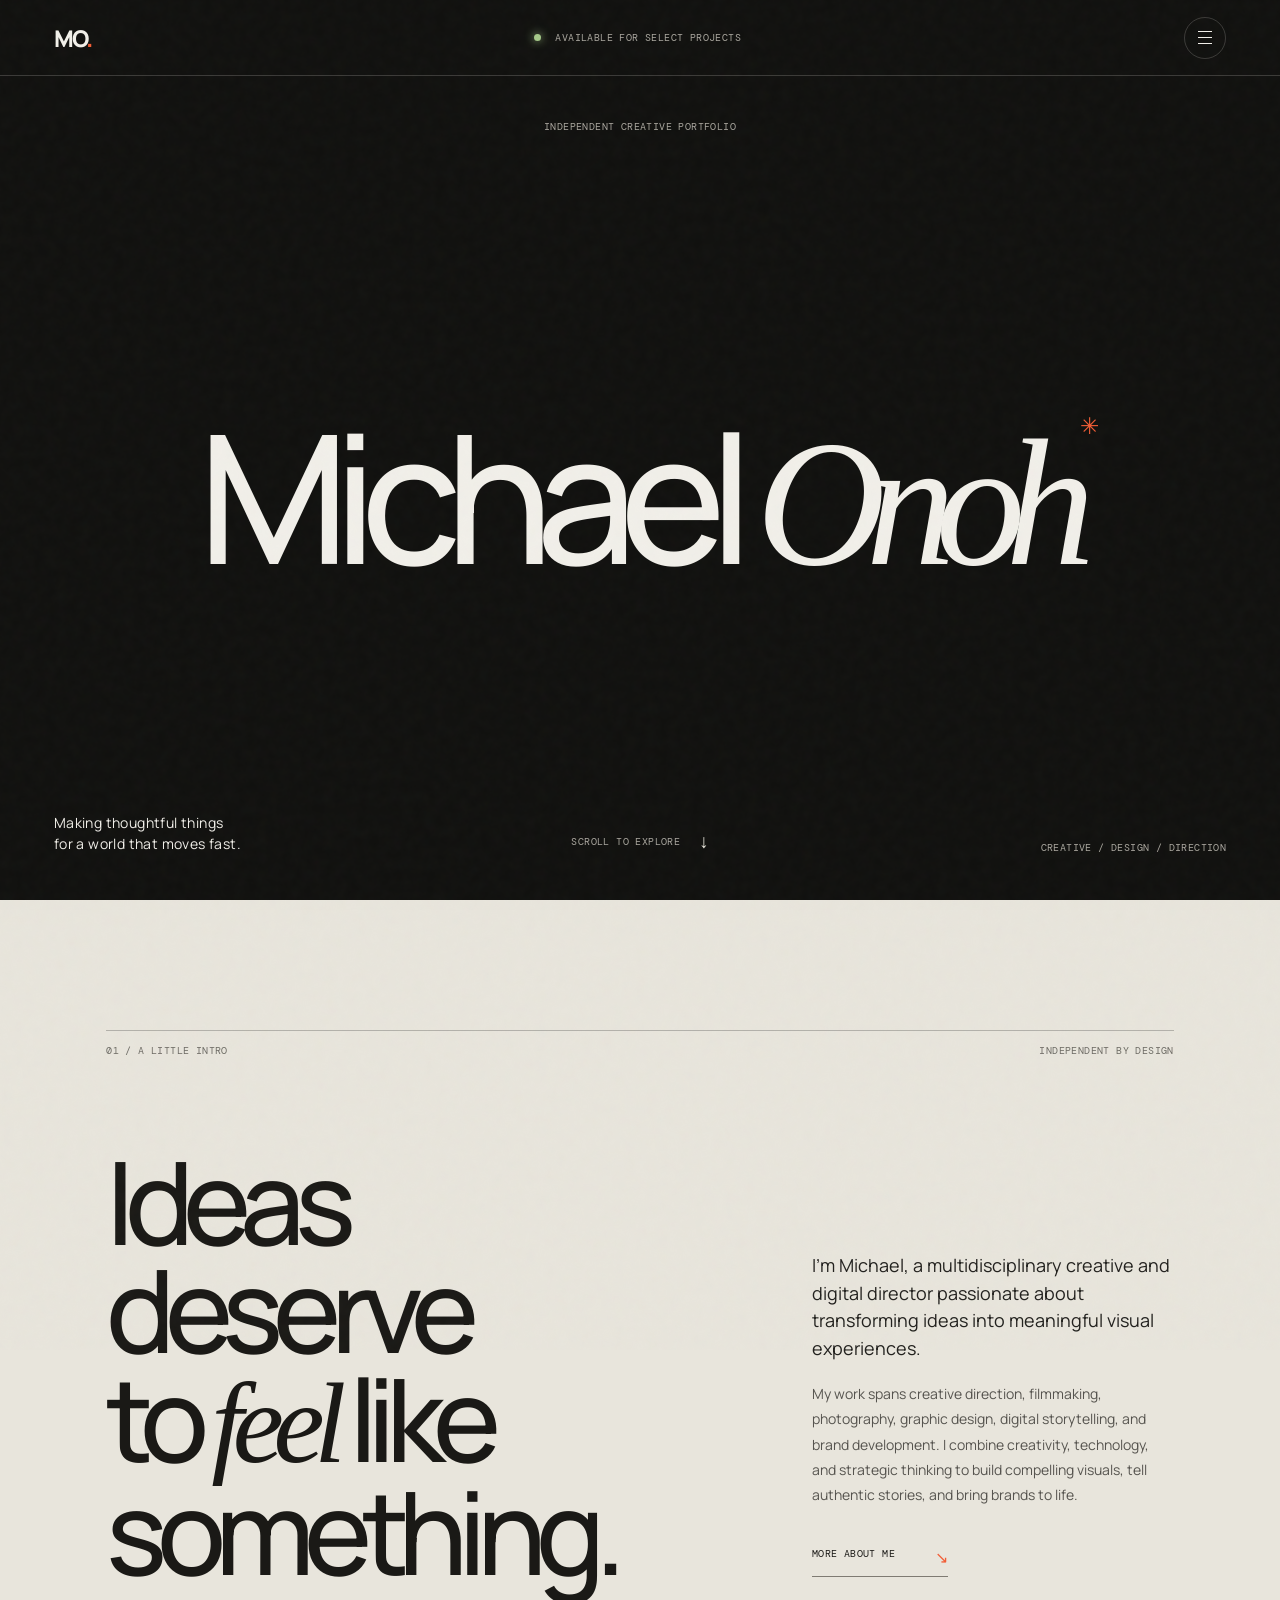
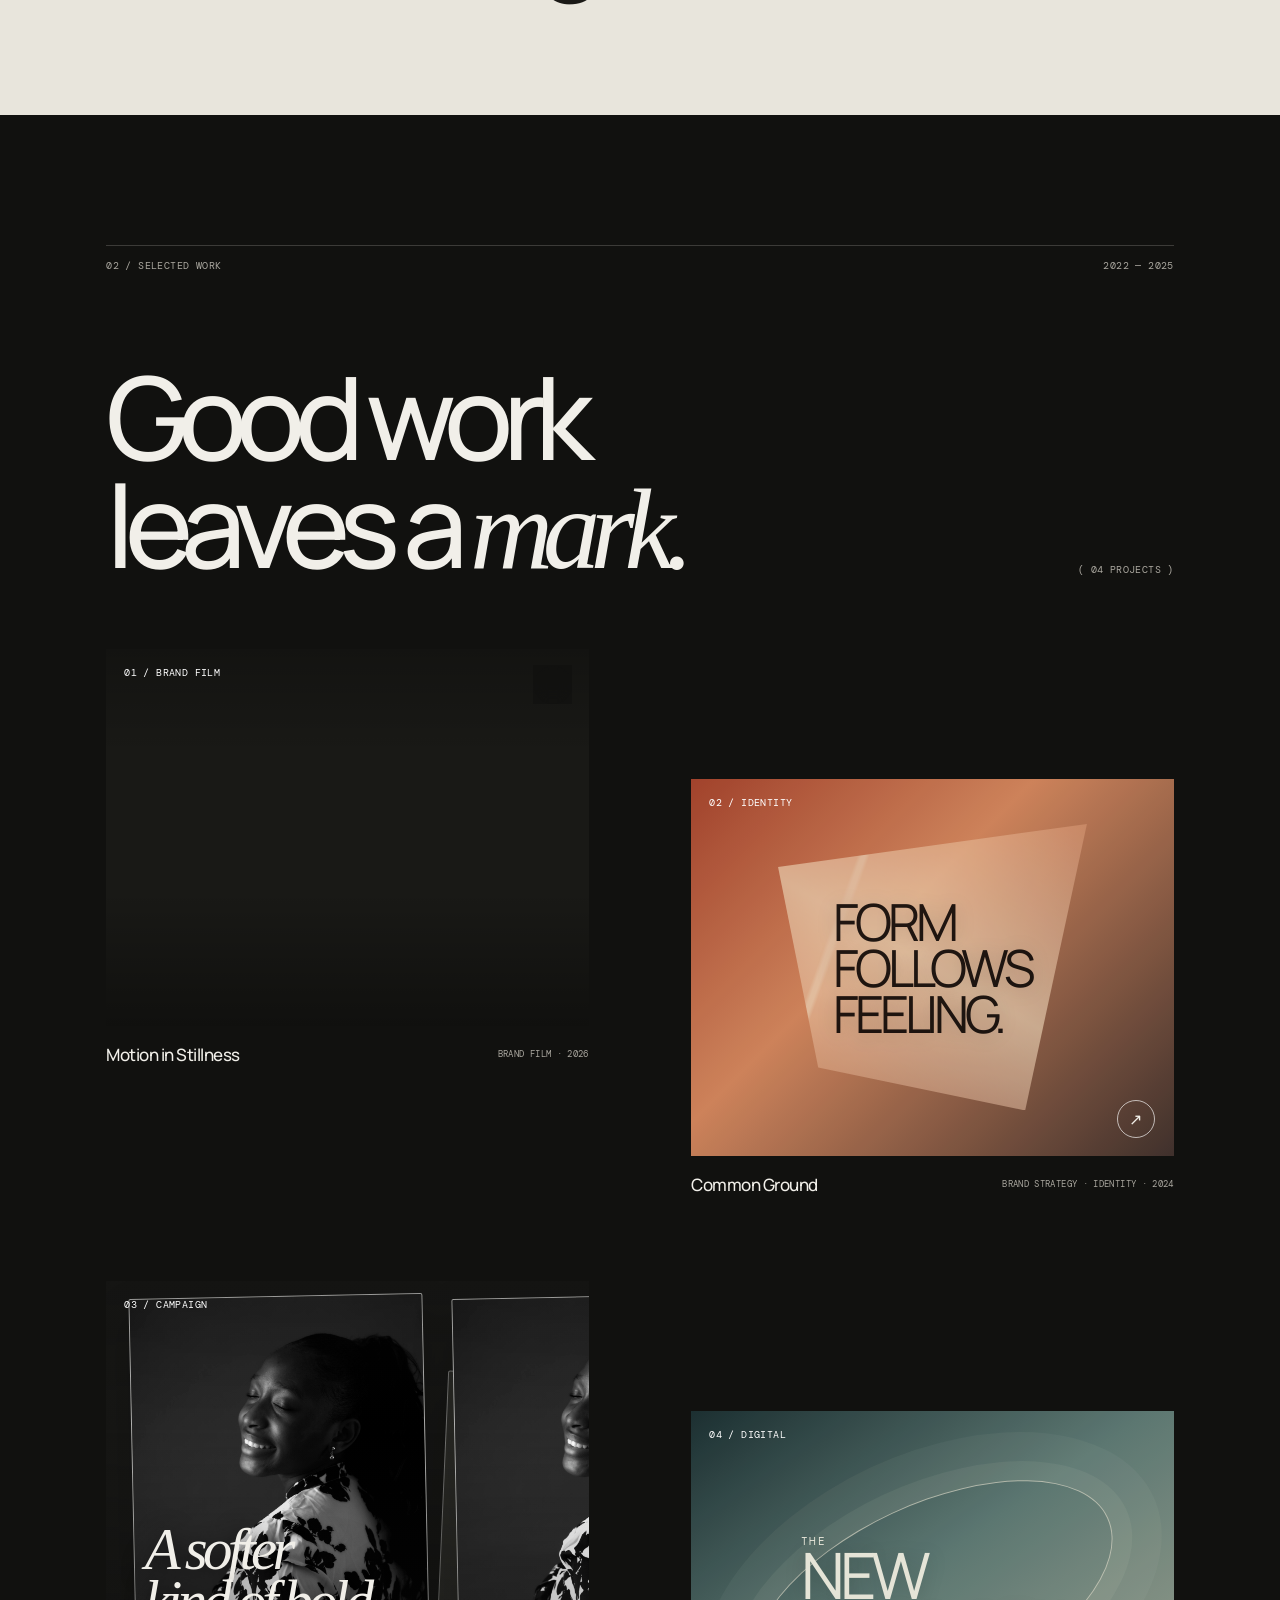
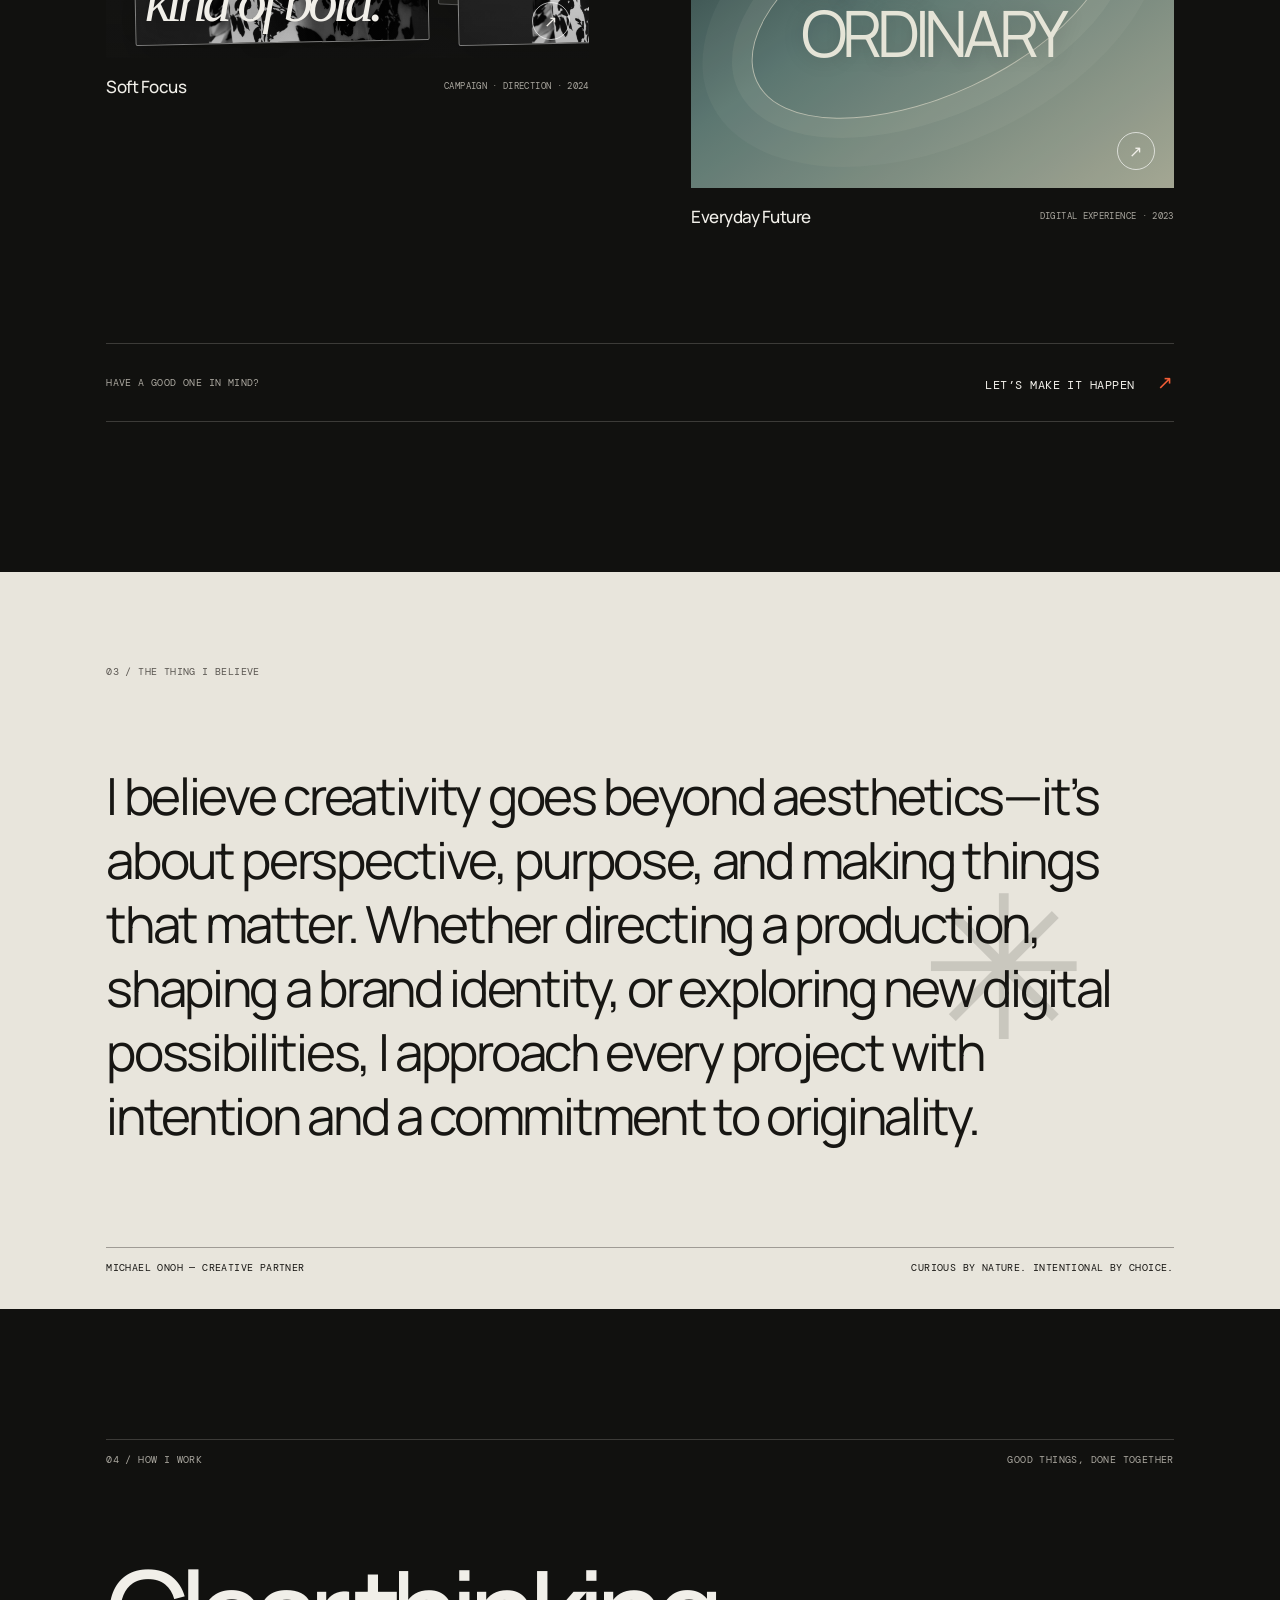
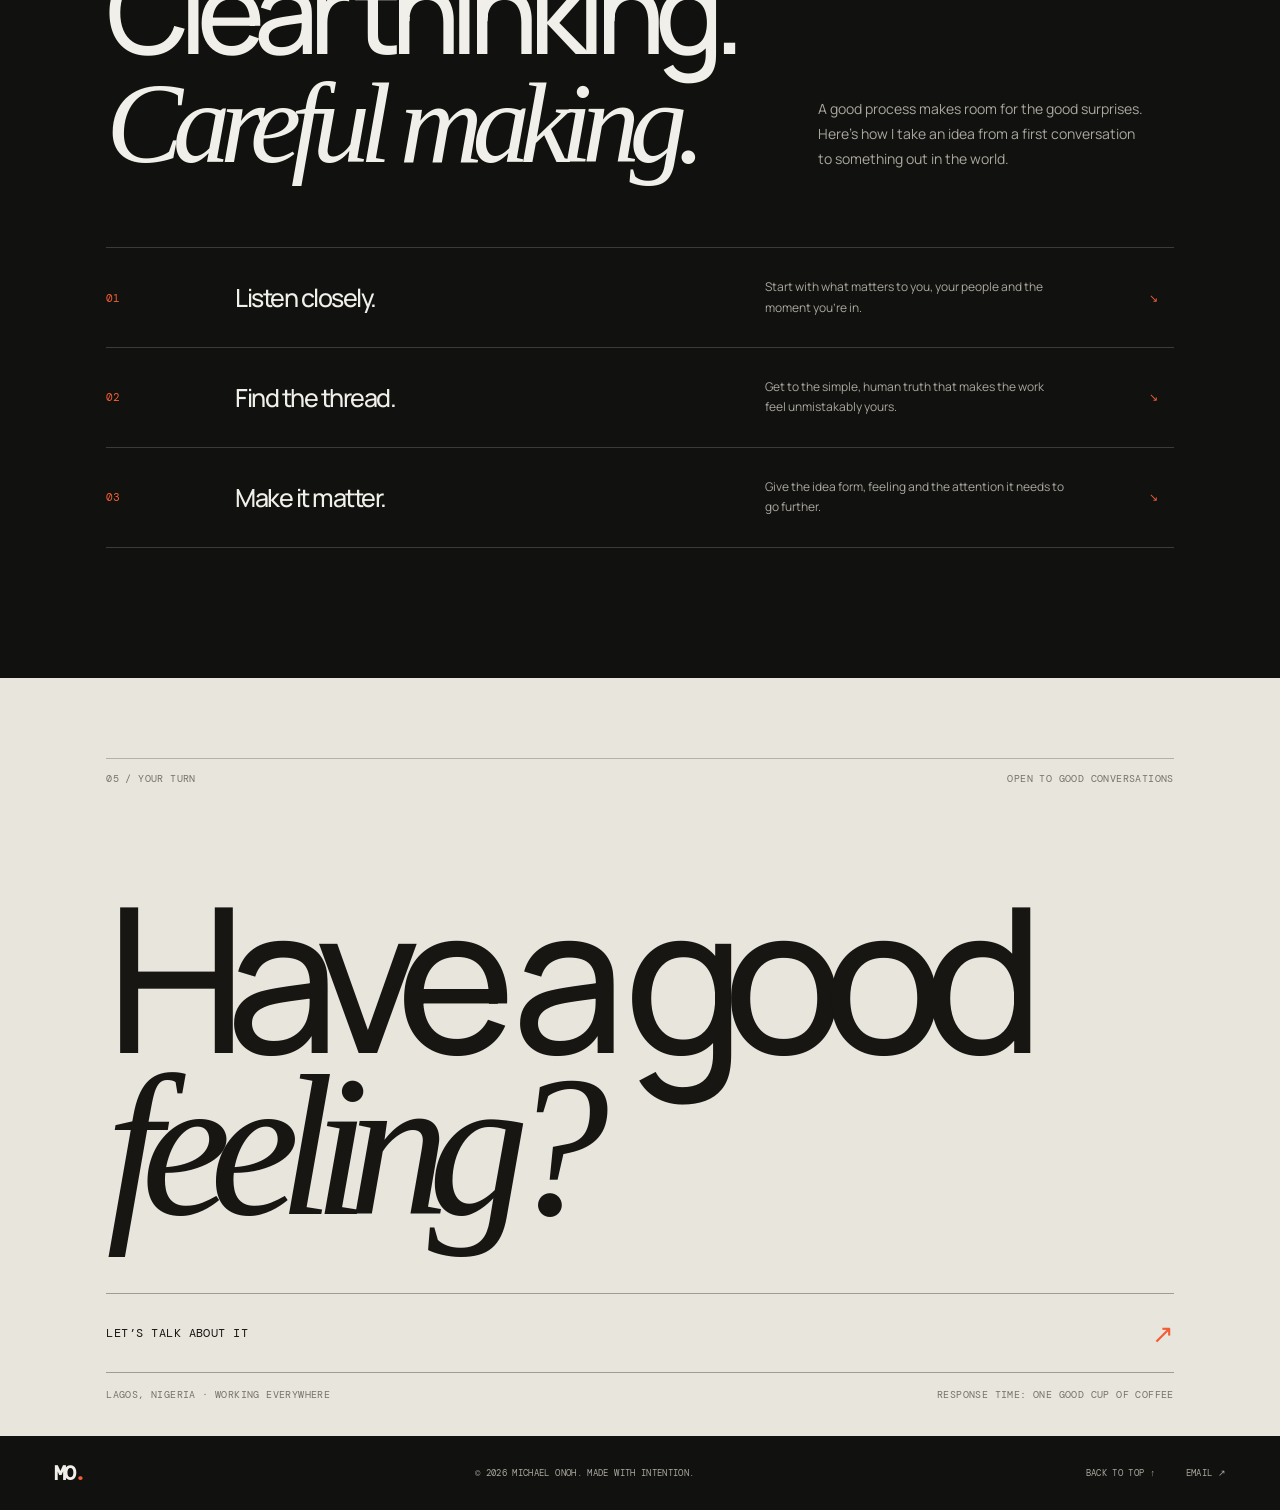
==== index.html @ dbf4e55c "Fix campaign image uploads" ====
<!doctype html>
<html lang="en">
<head>
  <meta charset="utf-8" />
  <meta name="viewport" content="width=device-width, initial-scale=1" />
  <meta name="theme-color" content="#11110f" />
  <meta name="description" content="Michael Onoh — independent creative, designer and filmmaker. Selected work, ideas and collaborations." />
  <title>Michael Onoh — Creative Portfolio</title>
  <link rel="preconnect" href="https://fonts.googleapis.com">
  <link rel="preconnect" href="https://fonts.gstatic.com" crossorigin>
  <link href="https://fonts.googleapis.com/css2?family=DM+Mono:wght@400;500&family=Manrope:wght@400;500;600;700;800&display=swap" rel="stylesheet">
  <style>
:root{--bg:#11110f;--ink:#f1efe9;--muted:#aaa79f;--line:rgba(241,239,233,.19);--orange:#f25d36;--mono:'DM Mono',monospace;--sans:'Manrope',sans-serif}*{box-sizing:border-box}html{scroll-behavior:smooth}body{margin:0;background:var(--bg);color:var(--ink);font-family:var(--sans);-webkit-font-smoothing:antialiased;overflow-x:hidden}.grain{position:fixed;inset:-50%;z-index:10;pointer-events:none;opacity:.065;background-image:url("data:image/svg+xml,%3Csvg viewBox='0 0 180 180' xmlns='http://www.w3.org/2000/svg'%3E%3Cfilter id='n'%3E%3CfeTurbulence type='fractalNoise' baseFrequency='.9' numOctaves='3' stitchTiles='stitch'/%3E%3C/filter%3E%3Crect width='100%25' height='100%25' filter='url(%23n)' opacity='.4'/%3E%3C/svg%3E");animation:grain .25s steps(2) infinite}@keyframes grain{0%{transform:translate(0,0)}25%{transform:translate(1%,-1%)}50%{transform:translate(-1%,1%)}75%{transform:translate(1%,1%)}}a{color:inherit;text-decoration:none}.topbar{height:76px;padding:0 4.2vw;display:flex;align-items:center;justify-content:space-between;border-bottom:1px solid var(--line);position:absolute;z-index:20;width:100%;top:0}.wordmark{font-weight:800;font-size:23px;letter-spacing:-2px}.dot{color:var(--orange)}.menu-open .topbar .wordmark,.menu-open .topbar .wordmark .dot{color:var(--orange)}.availability,.hero-kicker,.hero-bottom,.section-label,.work-count,.project-info>span,.image-tag,.text-link,.all-work>span,.all-work>b,.statement-foot,.contact-link span,.contact-bottom,footer,.menu-meta,.menu-social,.menu a small{font-family:var(--mono);font-size:10px;letter-spacing:.04em}.availability{color:var(--muted)}.availability i{display:inline-block;background:#a5c889;width:7px;height:7px;border-radius:50%;margin-right:8px;box-shadow:0 0 10px #a5c889}.menu-toggle{width:42px;height:42px;border:1px solid var(--line);background:none;border-radius:50%;display:grid;place-content:center;gap:5px;cursor:pointer;z-index:22}.menu-toggle span{display:block;width:14px;height:1px;background:var(--ink);transition:.3s}.menu-toggle.active span{background:var(--orange)}.menu{position:fixed;z-index:19;inset:0;background:#e8e5dc;color:#171613;padding:130px 8vw 42px;display:flex;flex-direction:column;justify-content:center;overflow:hidden;isolation:isolate;transform:translateY(-105%);transition:transform .8s cubic-bezier(.76,0,.24,1)}.menu.open{transform:translateY(0)}
    .menu::before{content:"";position:absolute;z-index:0;left:var(--liquid-x,50%);top:var(--liquid-y,50%);width:clamp(220px,34vw,440px);aspect-ratio:1;pointer-events:none;opacity:0;background:radial-gradient(ellipse at 36% 35%,rgba(242,93,54,.17),rgba(242,93,54,.09) 34%,rgba(242,93,54,0) 72%);filter:blur(16px);transform:translate(-50%,-50%) scale(.78);border-radius:42% 58% 65% 35% / 51% 43% 57% 49%;transition:opacity .35s ease,transform .45s cubic-bezier(.22,.8,.24,1),border-radius .5s ease}
    .menu.liquid-active::before{opacity:1;transform:translate(-50%,-50%) scale(var(--liquid-scale,1));animation:menu-liquid 3.4s ease-in-out infinite}
    .menu-meta,.menu-social,.menu a{position:relative;z-index:1}
    @keyframes menu-liquid{0%,100%{border-radius:42% 58% 65% 35% / 51% 43% 57% 49%}50%{border-radius:63% 37% 42% 58% / 45% 61% 39% 55%}}
    @media (prefers-reduced-motion:reduce){.step-detail:not([hidden]){animation:none}.menu.liquid-active::before{animation:none}}.menu-meta,.menu-social{display:flex;justify-content:space-between;border-bottom:1px solid rgba(0,0,0,.25);padding:14px 0}.menu a{font-size:clamp(40px,8vw,100px);font-weight:600;letter-spacing:-.07em;border-bottom:1px solid rgba(0,0,0,.25);padding:9px 0;display:flex;align-items:center;gap:22px}.menu a small{font-size:10px;letter-spacing:0}.menu a b{font-size:24px;margin-left:auto;transition:transform .3s}.menu a:hover b{transform:translate(5px,-5px)}.menu-social{margin-top:24px;border:0}.hero{height:min(900px,100svh);min-height:680px;position:relative;padding:120px 4.2vw 46px;display:flex;flex-direction:column;justify-content:space-between;overflow:hidden}.hero-kicker,.hero-bottom{display:flex;justify-content:space-between;color:var(--muted)}.hero-kicker{justify-content:center}.hero-kicker span:last-child{display:none}.hero-title-wrap{position:relative;z-index:1;transform:translateY(3vh)}.hero-title{font-size:clamp(54px,14vw,220px);line-height:.9;letter-spacing:-.095em;font-weight:500;margin:0;text-align:center;white-space:nowrap;animation:heroFadeIn 2.4s ease-in-out both}.hero-title em{font-weight:400;font-family:Georgia,serif;letter-spacing:-.11em}.hero-star{font-size:.13em;color:var(--orange);vertical-align:top;display:inline-block;margin:0 0 0 .18em;animation:spin 24s linear infinite}@keyframes spin{to{transform:rotate(360deg)}}@keyframes titleIn{from{transform:translateY(80px);opacity:0}to{transform:translateY(0);opacity:1}}@keyframes heroFadeIn{from{opacity:0}to{opacity:1}}.hero-bottom{align-items:end}.hero-bottom p{font-family:var(--sans);font-size:14px;line-height:1.5;color:var(--ink);margin:0}.scroll-cue{display:flex;align-items:center;gap:18px;color:var(--muted)}.scroll-cue b{font-size:19px;color:#e8e5dc;font-weight:400;animation:bob 1.5s infinite}@keyframes bob{50%{transform:translateY(5px)}}.hero-orbit{position:absolute;width:270px;height:270px;border:1px solid rgba(242,93,54,.48);border-radius:50%;right:7%;top:14%;display:grid;place-items:center;color:var(--orange);font-family:var(--mono);font-size:12px;animation:orbit 18s linear infinite}.hero-orbit:before,.hero-orbit:after{content:"";position:absolute;border:1px solid rgba(242,93,54,.26);border-radius:50%;inset:20px}.hero-orbit:after{inset:43px}.hero-orbit i{position:absolute;top:-4px;left:50%;height:8px;width:8px;background:var(--orange);border-radius:50%}@keyframes orbit{to{transform:rotate(360deg)}}.section-pad{padding:130px 8.3vw}.section-label{display:flex;justify-content:space-between;color:var(--muted);border-top:1px solid var(--line);padding-top:13px}.intro{background:#e8e5dc;color:#1a1916}.intro .section-label{color:#6d6b64;border-color:rgba(20,20,20,.25)}.intro-grid{display:grid;grid-template-columns:1.25fr .75fr;align-items:end;gap:8vw;padding-top:90px}.intro h2,.work-heading h2,.approach h2{font-size:clamp(62px,9vw,132px);line-height:.94;letter-spacing:-.09em;font-weight:500;margin:0}.intro h2 em,.work-heading h2 em,.approach h2 em{font-family:Georgia,serif;font-weight:400}.intro-copy{max-width:390px;padding-bottom:8px}.intro-copy p{font-size:14px;line-height:1.8;color:#56544f}.intro-copy .lead{font-size:18px;line-height:1.55;color:#22211e;margin-top:0}.text-link{display:inline-flex;gap:40px;margin-top:26px;padding-bottom:8px;border-bottom:1px solid #7f7b73}.text-link span{color:var(--orange);font-size:16px}.work{padding-bottom:150px}.work-heading{display:flex;justify-content:space-between;align-items:end;padding:90px 0 65px}.work-count{color:var(--muted);padding-bottom:8px}.project-grid{display:grid;grid-template-columns:1fr 1fr;column-gap:8vw;row-gap:85px}.project{display:block}.project-offset{margin-top:130px}.project-image{aspect-ratio:1.28;position:relative;overflow:hidden;display:flex;align-items:center;justify-content:center;transition:filter .5s}.project-image:after{content:"";position:absolute;inset:0;background:rgba(10,10,10,.07);transition:background .45s}.project:hover .project-image:after{background:rgba(10,10,10,0)}.image-one{background:linear-gradient(135deg,#ad9c87,#35382f 55%,#151817);}.image-one:before{content:"";position:absolute;width:60%;height:130%;left:20%;top:-15%;border-radius:50%;background:radial-gradient(ellipse at 45% 35%,#c6b9a6 0,#70685a 27%,#242725 70%);transform:rotate(-20deg)}.image-two{background:linear-gradient(135deg,#ad472f,#dc8c61 40%,#44342f);}.image-two:before{content:"";position:absolute;inset:12% 18%;background:linear-gradient(110deg,transparent 22%,rgba(242,211,179,.8) 23%,rgba(242,211,179,.8) 24%,transparent 25%),linear-gradient(30deg,#6e3128,#eac5a1 50%,#853d2e);clip-path:polygon(0 15%,100% 0,80% 100%,13% 85%);mix-blend-mode:screen;opacity:.7}.image-three{background:radial-gradient(ellipse at 60% 40%,#8b826d,#3f4138 42%,#1c211d)}.image-three:before{content:"";position:absolute;width:51%;height:80%;bottom:-10%;left:22%;border-radius:48% 48% 10% 10%;background:linear-gradient(130deg,#d5c7a9,#746e5f 38%,#282c27);transform:rotate(12deg)}.image-four{background:linear-gradient(145deg,#1e3335,#63807a 45%,#b0b39e)}.image-four:before{content:"";position:absolute;width:80%;height:50%;border:1px solid rgba(234,231,213,.7);border-radius:50%;transform:rotate(-25deg);box-shadow:0 0 0 20px rgba(234,231,213,.07),0 0 0 50px rgba(234,231,213,.05)}.image-word{font-size:clamp(27px,5vw,70px);line-height:.9;letter-spacing:-.08em;text-align:center;color:#f1e8d9;position:relative;z-index:1;text-shadow:0 2px 20px rgba(0,0,0,.18)}.image-word-small{font-size:clamp(26px,4vw,58px);text-align:left;color:#241e1c;mix-blend-mode:multiply}.italic-word{font-family:Georgia,serif;font-style:italic;font-size:clamp(36px,5vw,68px)}.number-word{font-size:clamp(31px,5vw,66px);text-align:left;color:#e5e4d7}.number-word span{font-family:var(--mono);font-size:.17em;display:block;letter-spacing:.12em}.image-tag{position:absolute;z-index:2;left:18px;top:17px;color:#fff}.project-arrow{position:absolute;z-index:2;right:19px;bottom:18px;width:38px;height:38px;border:1px solid rgba(255,255,255,.65);border-radius:50%;display:grid;place-items:center;transition:.35s}.project:hover .project-arrow{background:var(--orange);border-color:var(--orange);transform:rotate(45deg)}.project-info{display:flex;justify-content:space-between;align-items:center;padding-top:17px}.project-info h3{font-size:17px;font-weight:500;margin:0;letter-spacing:-.03em}.project-info>span{font-size:9px;color:var(--muted)}.all-work{margin-top:115px;padding:26px 0;border-top:1px solid var(--line);border-bottom:1px solid var(--line);display:flex;align-items:center;justify-content:space-between}.all-work>span{color:var(--muted)}.all-work>b{font-size:12px;font-weight:400}.all-work i{font-size:19px;color:var(--orange);font-style:normal;margin-left:15px}.statement{background:#e8e5dc;color:#171613;padding:80px 8.3vw 35px;position:relative;overflow:hidden}.statement .section-label{border:0;color:rgba(23,19,16,.68)}.statement-inner{position:relative}.statement-copy{font-size:clamp(23px,4vw,56px);line-height:1.25;letter-spacing:-.045em;font-weight:400;max-width:1150px;margin:85px 0 100px;position:relative;z-index:1}.statement-mark{position:absolute;right:8%;top:28%;font-size:200px;opacity:.14;animation:spin 40s linear infinite}.statement-foot{display:flex;justify-content:space-between;border-top:1px solid rgba(23,19,16,.35);padding-top:13px}.approach-top{display:flex;justify-content:space-between;align-items:end;padding:90px 0 70px}.approach-top p{max-width:330px;line-height:1.8;color:var(--muted);font-size:14px;margin:0 2vw 6px}.steps{border-top:1px solid var(--line)}.steps .step-toggle{width:100%;display:grid;grid-template-columns:.3fr 1.4fr 1fr 25px;gap:20px;align-items:center;border:0;border-bottom:1px solid var(--line);padding:29px 0;color:inherit;background:none;text-align:left;font:inherit;cursor:pointer;transition:background .25s,border-color .25s}.steps .step-toggle:hover{background:rgba(241,239,233,.035)}.steps .step-toggle:focus-visible{outline:1px solid var(--orange);outline-offset:4px}.steps .step-toggle[aria-expanded=true]{background:rgba(242,93,54,.06);border-bottom-color:rgba(242,93,54,.48)}.steps .step-toggle[aria-expanded=true] h3{color:var(--orange)}.steps .step-toggle>b{transition:transform .3s}.steps .step-toggle[aria-expanded=true]>b{transform:rotate(180deg)}.steps .step-toggle>span,.steps .step-toggle>b{color:var(--orange);font-family:var(--mono);font-size:11px;font-weight:400}.step-detail{display:grid;grid-template-columns:.95fr 1.05fr;gap:8vw;padding:25px 3vw 32px;background:rgba(241,239,233,.025);border-bottom:1px solid var(--line)}.step-detail[hidden]{display:none}.step-detail:not([hidden]){animation:step-detail-in .35s ease both}@keyframes step-detail-in{from{opacity:0;transform:translateY(-8px)}to{opacity:1;transform:translateY(0)}}.step-detail-copy{font-size:14px;line-height:1.85;color:var(--muted);margin:0;max-width:470px}.step-detail-points{display:grid;gap:15px}.step-detail-points p{font-size:13px;line-height:1.65;color:var(--ink);margin:0}.step-detail-points span{display:block;margin-bottom:4px;color:var(--orange);font-family:var(--mono);font-size:9px;letter-spacing:.05em}.steps h3{font-size:25px;font-weight:500;letter-spacing:-.06em;margin:0}.steps p{font-size:12px;line-height:1.7;color:var(--muted);max-width:300px;margin:0}.contact{background:#e8e5dc;color:#171613;padding:80px 8.3vw 35px}.contact .section-label{color:#77736a;border-color:rgba(20,20,20,.25)}.contact h2{font-size:clamp(80px,15.8vw,230px);letter-spacing:-.105em;line-height:.8;font-weight:500;margin:110px 0 65px}.contact h2 em{font-family:Georgia,serif;font-weight:400}.contact-link{padding:21px 0;border-top:1px solid rgba(20,20,20,.35);border-bottom:1px solid rgba(20,20,20,.35);display:flex;align-items:center;justify-content:space-between}.contact-link span{font-size:12px}.contact-link b{font-size:26px;color:var(--orange);font-weight:400;transition:transform .3s}.contact-link:hover b{transform:translate(5px,-5px)}.contact-bottom{display:flex;justify-content:space-between;color:#77736a;padding-top:15px}footer{display:flex;align-items:center;justify-content:space-between;padding:24px 4.2vw;color:var(--muted);font-size:9px}footer .wordmark{color:var(--ink);font-size:20px}footer div{display:flex;gap:30px}footer a:hover{color:var(--orange)}.reveal{opacity:0;transform:translateY(32px);transition:opacity .8s ease,transform .8s cubic-bezier(.2,.8,.2,1)}.reveal.visible{opacity:1;transform:translateY(0)}
@media(max-width:700px){.topbar{height:64px;padding:0 6vw}.availability{font-size:8px}.hero{min-height:640px;height:92svh;padding:100px 6vw 35px}.hero-kicker,.hero-bottom{font-size:8px}.hero-kicker span:last-child,.hero-index{display:none}.hero-title{font-size:clamp(38px,13.5vw,82px);line-height:1}.hero-orbit{width:145px;height:145px;right:6%;top:16%;opacity:.72}.hero-orbit:before{inset:12px}.hero-orbit:after{inset:27px}.hero-bottom p{font-size:12px}.scroll-cue{gap:8px}.scroll-cue span{font-size:8px}.section-pad{padding:85px 6vw}.section-label{font-size:8px}.section-label span:last-child{max-width:45%;text-align:right}.intro-grid{grid-template-columns:1fr;gap:32px;padding-top:60px}.intro h2,.work-heading h2,.approach h2{font-size:18vw}.intro-copy{max-width:100%}.intro-copy .lead{font-size:16px}.work-heading{padding:60px 0 40px;display:block}.work-count{display:block;margin-top:25px}.project-grid{grid-template-columns:1fr;row-gap:45px}.project-offset{margin-top:0}.project-image{aspect-ratio:1.1}.project-info{align-items:flex-start;gap:14px}.project-info h3{font-size:15px}.project-info>span{font-size:8px;text-align:right}.all-work{margin-top:65px;gap:20px}.all-work>b{font-size:10px;text-align:right}.statement{padding:60px 6vw 28px}.statement-copy{font-size:clamp(21px,6vw,32px);line-height:1.35;margin:65px 0}.statement-mark{font-size:110px;right:3%;top:32%}.statement-foot{font-size:8px;gap:16px}.statement-foot span:last-child{text-align:right}.approach-top{display:block;padding:60px 0 45px}.approach-top p{margin:27px 0 0}.steps .step-toggle{grid-template-columns:32px 1fr 20px;gap:10px;padding:23px 0}.step-detail{grid-template-columns:1fr;gap:18px;padding:22px 10px 26px}.steps h3{font-size:20px}.steps p{grid-column:2;grid-row:2}.steps .step-toggle>b{grid-column:3;grid-row:1}.contact{padding:60px 6vw 28px}.contact h2{font-size:19vw;margin:85px 0 55px}.contact-bottom{font-size:8px;gap:14px}.contact-bottom span:last-child{text-align:right}footer{padding:22px 6vw;flex-wrap:wrap;gap:15px;font-size:8px}footer>span{order:3;width:100%}footer div{gap:14px}.menu{padding:100px 7vw 30px}.menu a{font-size:12vw;gap:12px}.menu a small{font-size:8px}}
@media(prefers-reduced-motion:reduce){*,*:before,*:after{scroll-behavior:auto!important;animation-duration:.01ms!important;animation-iteration-count:1!important;transition-duration:.01ms!important}.reveal{opacity:1;transform:none}}
.project-image:has(.project-video):before{display:none}.project-video{position:absolute;inset:0;width:100%;height:100%;object-fit:cover;z-index:1;background:#191916}.project-image:has(.project-video):after{z-index:2;background:linear-gradient(180deg,rgba(0,0,0,.24),transparent 28%,transparent 64%,rgba(0,0,0,.36));pointer-events:none}.project-image:has(.project-video):hover:after{background:linear-gradient(180deg,rgba(0,0,0,.15),transparent 28%,transparent 64%,rgba(0,0,0,.26))}.project-image .image-tag,.player-label,.instagram-arrow{z-index:3}.player-label{position:absolute;left:16px;bottom:16px;display:flex;align-items:center;gap:8px;padding:8px 10px;border:1px solid rgba(255,255,255,.42);background:rgba(15,15,14,.55);backdrop-filter:blur(8px);color:#fff;font-size:9px;font-family:var(--mono);letter-spacing:.05em}.player-label i{width:6px;height:6px;background:#a5c889;border-radius:50%;box-shadow:0 0 8px #a5c889}.instagram-arrow{top:17px;right:17px;bottom:auto;background:rgba(15,15,14,.45);backdrop-filter:blur(8px)}

    .menu-toggle{position:relative}
  
.campaign-cover{isolation:isolate;background:#171715}
.campaign-cover:before{display:none}
.campaign-cover:after{z-index:2;pointer-events:none;background:linear-gradient(180deg,rgba(12,12,12,.16),transparent 40%,rgba(12,12,12,.32))}
.campaign-gallery{position:absolute;inset:0;z-index:1;overflow:hidden;display:flex;align-items:center;pointer-events:none}
.campaign-track{display:flex;align-items:center;width:max-content;height:100%;animation:campaign-drift 82s linear infinite alternate;will-change:transform}
.campaign-set{display:flex;align-items:center;gap:clamp(12px,1.35vw,21px);height:100%;padding:0 clamp(16px,2vw,30px)}
.campaign-photo{position:relative;flex:0 0 clamp(112px,13vw,194px);height:76%;overflow:hidden;border:1px solid rgba(255,255,255,.36);border-radius:2px;background:#292925;box-shadow:0 16px 40px rgba(0,0,0,.2);transform:rotate(-2deg)}
.campaign-photo img{display:block;width:100%;height:100%;object-fit:cover;object-position:center 38%}
.campaign-photo:nth-child(4n+2){height:62%;transform:translateY(9%) rotate(2.5deg)}
.campaign-photo:nth-child(4n+3){height:83%;transform:translateY(-4%) rotate(-1deg)}
.campaign-photo:nth-child(4n){height:67%;transform:translateY(7%) rotate(1.8deg)}
.campaign-photo--lead{flex-basis:clamp(210px,23vw,340px);height:92%;transform:rotate(-1.2deg);border-color:rgba(255,255,255,.64)}
.campaign-photo--lead img{object-position:center 35%}
.campaign-cover .campaign-title{position:absolute;z-index:4;left:clamp(18px,3vw,42px);bottom:8%;margin:0;color:#f1efe9;text-align:left;font-size:clamp(32px,4.6vw,68px);line-height:.88;text-shadow:0 3px 22px rgba(0,0,0,.58);pointer-events:none}
.campaign-tag{z-index:4}
.campaign-cover .project-arrow{z-index:4}
@keyframes campaign-drift{from{transform:translate3d(0,0,0)}to{transform:translate3d(-50%,0,0)}}
@media(max-width:700px){
  .campaign-track{animation-duration:82s}
  .campaign-set{gap:12px;padding:0 15px}
  .campaign-photo{flex-basis:clamp(104px,29vw,154px);height:74%}
  .campaign-photo--lead{flex-basis:clamp(134px,38vw,190px);height:90%}
  .campaign-cover .campaign-title{left:17px;bottom:8%;font-size:clamp(31px,9vw,48px)}
}
@media(prefers-reduced-motion:reduce){.campaign-track{animation:none;transform:none}}

</style>
</head>
<body>
  <div class="grain" aria-hidden="true"></div>
  <header class="topbar">
    <a class="wordmark" href="#top" aria-label="Michael Onoh home">MO<span class="dot">.</span></a>
    <span class="availability"><i></i> AVAILABLE FOR SELECT PROJECTS</span>
    <button class="menu-toggle" aria-label="Open navigation" aria-expanded="false"><span></span><span></span><span></span></button>
  </header>
  <nav class="menu" aria-hidden="true">
    <div class="menu-meta">NAVIGATION <span>01 — 05</span></div>
    <a href="#work"><small>01</small> Selected work <b>↗</b></a>
    <a href="#about"><small>02</small> About me <b>↗</b></a>
    <a href="#approach"><small>03</small> Approach <b>↗</b></a>
    <a href="#contact"><small>04</small> Get in touch <b>↗</b></a>
    <div class="menu-social">LAGOS, NG <span>INSTAGRAM ↗ &nbsp; LINKEDIN ↗</span></div>
  </nav>
  <main id="top">
    <section class="hero">
      <div class="hero-kicker"><span>INDEPENDENT CREATIVE PORTFOLIO</span><span>6°27' N &nbsp; 3°24' E</span></div>
      <div class="hero-title-wrap"><h1 class="hero-title">Michael <em>Onoh</em><span class="hero-star">✳</span></h1></div>
      <div class="hero-bottom">
        <p>Making thoughtful things<br>for a world that moves fast.</p>
        <a class="scroll-cue" href="#intro"><span>SCROLL TO EXPLORE</span><b>↓</b></a>
        <span class="hero-index">CREATIVE / DESIGN / DIRECTION</span>
      </div>
    </section>
    <section class="intro section-pad" id="intro">
      <div class="section-label"><span>01 / A LITTLE INTRO</span><span>INDEPENDENT BY DESIGN</span></div>
      <div class="intro-grid"><h2 class="reveal">Ideas deserve<br>to <em>feel</em> like<br>something.</h2><div class="intro-copy reveal"><p class="lead">I’m Michael, a multidisciplinary creative and digital director passionate about transforming ideas into meaningful visual experiences.</p><p>My work spans creative direction, filmmaking, photography, graphic design, digital storytelling, and brand development. I combine creativity, technology, and strategic thinking to build compelling visuals, tell authentic stories, and bring brands to life.</p><a class="text-link" href="#about">MORE ABOUT ME <span>↘</span></a></div></div>
    </section>
    <section class="work section-pad" id="work">
      <div class="section-label"><span>02 / SELECTED WORK</span><span>2022 — 2025</span></div>
      <div class="work-heading"><h2 class="reveal">Good work<br>leaves a <em>mark.</em></h2><span class="work-count">( 04 PROJECTS )</span></div>
      <div class="project-grid">
        <article class="project project-large reveal"><div class="project-image image-one"><video id="brandFilmPlayer" class="project-video" autoplay muted playsinline preload="auto" poster="https://raw.githubusercontent.com/Yeoflagosdev/Michael-Onoh-/main/hero-frame-3.jpg"><source src="brand-film/Ninthgrid - HandBrake 1.mp4" type="video/mp4"></video><span class="image-tag">01 / BRAND FILM</span><a class="project-arrow instagram-arrow" href="https://www.instagram.com/fiveone.agency/" target="_blank" rel="noopener noreferrer" aria-label="View Motion in Stillness on Instagram">↗</a></div><div class="project-info"><h3>Motion in Stillness</h3><span>BRAND FILM · 2026</span></div></article>
        <article class="project project-offset reveal"><div class="project-image image-two"><div class="image-word image-word-small">FORM<br>FOLLOWS<br>FEELING.</div><span class="image-tag">02 / IDENTITY</span><a class="project-arrow" href="#contact" aria-label="Ask about Common Ground">↗</a></div><div class="project-info"><h3>Common Ground</h3><span>BRAND STRATEGY · IDENTITY · 2024</span></div></article>
        <article class="project reveal"><div class="project-image image-three campaign-cover"><div class="campaign-gallery"><div class="campaign-track"><div class="campaign-set"><div class="campaign-photo campaign-photo--lead"><img src="campaign-gallery-v2/campaign-01.jpg" alt="Purple-tagged portrait" decoding="async"></div><div class="campaign-photo"><img src="campaign-gallery-v2/campaign-02.jpg" alt="Poise in every frame portrait 1" decoding="async"></div><div class="campaign-photo"><img src="campaign-gallery-v2/campaign-03.jpg" alt="Poise in every frame portrait 2" decoding="async"></div><div class="campaign-photo"><img src="campaign-gallery-v2/campaign-04.jpg" alt="Poise in every frame portrait 3" decoding="async"></div><div class="campaign-photo"><img src="campaign-gallery-v2/campaign-05.jpg" alt="Founded in the mysteries of love portrait 1" decoding="async"></div><div class="campaign-photo"><img src="campaign-gallery-v2/campaign-06.jpg" alt="Founded in the mysteries of love portrait 2" decoding="async"></div><div class="campaign-photo"><img src="campaign-gallery-v2/campaign-07.jpg" alt="Captured from heaven graduation portrait" decoding="async"></div><div class="campaign-photo"><img src="campaign-gallery-v2/campaign-08.jpg" alt="Portrait photograph" decoding="async"></div><div class="campaign-photo"><img src="campaign-gallery-v2/campaign-09.jpg" alt="Find Me Beautiful editorial portrait" decoding="async"></div><div class="campaign-photo"><img src="campaign-gallery-v2/campaign-10.jpg" alt="Wine up for brighter days portrait" decoding="async"></div><div class="campaign-photo"><img src="campaign-gallery-v2/campaign-11.jpg" alt="Canon portrait 1" decoding="async"></div><div class="campaign-photo"><img src="campaign-gallery-v2/campaign-12.jpg" alt="Canon portrait 2" decoding="async"></div><div class="campaign-photo"><img src="campaign-gallery-v2/campaign-13.jpg" alt="Canon portrait 3" decoding="async"></div><div class="campaign-photo"><img src="campaign-gallery-v2/campaign-14.jpg" alt="Canon portrait 4" decoding="async"></div><div class="campaign-photo"><img src="campaign-gallery-v2/campaign-15.jpg" alt="Portrait photograph" decoding="async"></div></div><div class="campaign-set" aria-hidden="true"><div class="campaign-photo campaign-photo--lead"><img src="campaign-gallery-v2/campaign-01.jpg" alt="" decoding="async"></div><div class="campaign-photo"><img src="campaign-gallery-v2/campaign-02.jpg" alt="" decoding="async"></div><div class="campaign-photo"><img src="campaign-gallery-v2/campaign-03.jpg" alt="" decoding="async"></div><div class="campaign-photo"><img src="campaign-gallery-v2/campaign-04.jpg" alt="" decoding="async"></div><div class="campaign-photo"><img src="campaign-gallery-v2/campaign-05.jpg" alt="" decoding="async"></div><div class="campaign-photo"><img src="campaign-gallery-v2/campaign-06.jpg" alt="" decoding="async"></div><div class="campaign-photo"><img src="campaign-gallery-v2/campaign-07.jpg" alt="" decoding="async"></div><div class="campaign-photo"><img src="campaign-gallery-v2/campaign-08.jpg" alt="" decoding="async"></div><div class="campaign-photo"><img src="campaign-gallery-v2/campaign-09.jpg" alt="" decoding="async"></div><div class="campaign-photo"><img src="campaign-gallery-v2/campaign-10.jpg" alt="" decoding="async"></div><div class="campaign-photo"><img src="campaign-gallery-v2/campaign-11.jpg" alt="" decoding="async"></div><div class="campaign-photo"><img src="campaign-gallery-v2/campaign-12.jpg" alt="" decoding="async"></div><div class="campaign-photo"><img src="campaign-gallery-v2/campaign-13.jpg" alt="" decoding="async"></div><div class="campaign-photo"><img src="campaign-gallery-v2/campaign-14.jpg" alt="" decoding="async"></div><div class="campaign-photo"><img src="campaign-gallery-v2/campaign-15.jpg" alt="" decoding="async"></div></div></div></div><div class="image-word italic-word campaign-title">A softer<br>kind of bold.</div><span class="image-tag campaign-tag">03 / CAMPAIGN</span><a class="project-arrow" href="#contact" aria-label="Ask about Soft Focus">↗</a></div><div class="project-info"><h3>Soft Focus</h3><span>CAMPAIGN · DIRECTION · 2024</span></div></article>
        <article class="project project-offset reveal"><div class="project-image image-four"><div class="image-word number-word"><span>THE</span>NEW<br>ORDINARY</div><span class="image-tag">04 / DIGITAL</span><a class="project-arrow" href="#contact" aria-label="Ask about Everyday Future">↗</a></div><div class="project-info"><h3>Everyday Future</h3><span>DIGITAL EXPERIENCE · 2023</span></div></article>
      </div>
      <a class="all-work" href="#contact"><span>HAVE A GOOD ONE IN MIND?</span><b>LET’S MAKE IT HAPPEN <i>↗</i></b></a>
    </section>
    <section class="statement" id="about"><div class="statement-inner"><span class="section-label">03 / THE THING I BELIEVE</span><p class="statement-copy reveal">I believe creativity goes beyond aesthetics—it’s about perspective, purpose, and making things that matter. Whether directing a production, shaping a brand identity, or exploring new digital possibilities, I approach every project with intention and a commitment to originality.</p><span class="statement-mark">✳</span><div class="statement-foot"><span>MICHAEL ONOH — CREATIVE PARTNER</span><span>CURIOUS BY NATURE. INTENTIONAL BY CHOICE.</span></div></div></section>
    <section class="approach section-pad" id="approach"><div class="section-label"><span>04 / HOW I WORK</span><span>GOOD THINGS, DONE TOGETHER</span></div><div class="approach-top"><h2 class="reveal">Clear thinking.<br><em>Careful making.</em></h2><p class="reveal">A good process makes room for the good surprises. Here’s how I take an idea from a first conversation to something out in the world.</p></div><div class="steps">
  <button class="step-toggle" type="button" aria-expanded="false" aria-controls="step-detail-listen"><span>01</span><h3>Listen closely.</h3><p>Start with what matters to you, your people and the moment you’re in.</p><b aria-hidden="true">↘</b></button>
  <div class="step-detail" id="step-detail-listen" hidden><p class="step-detail-copy">Before I reach for a visual solution, I want to understand the reason behind the brief. We talk through what you want to change, who you need to reach and what the work should make people feel. Listening closely gives the project a clear, human starting point.</p><div class="step-detail-points"><p><span>01 / YOUR PRIORITIES</span>What needs to be true when this work is out in the world?</p><p><span>02 / YOUR PEOPLE</span>Who are we speaking to, and what do they care about?</p><p><span>03 / THE MOMENT</span>What is happening around the project that should shape our approach?</p></div></div>
  <button class="step-toggle" type="button" aria-expanded="false" aria-controls="step-detail-thread"><span>02</span><h3>Find the thread.</h3><p>Get to the simple, human truth that makes the work feel unmistakably yours.</p><b aria-hidden="true">↘</b></button>
  <div class="step-detail" id="step-detail-thread" hidden><p class="step-detail-copy">Once we understand the people and the purpose, we look for the central idea: the thought that can guide the story, the visuals and the small decisions along the way. A clear thread helps the work feel connected without making it predictable.</p><div class="step-detail-points"><p><span>01 / LOOK FOR THE SIGNAL</span>Separate the essential idea from everything that can distract from it.</p><p><span>02 / SET A DIRECTION</span>Use one clear point of view to guide the creative choices.</p><p><span>03 / KEEP IT COHERENT</span>Make sure each part belongs to the same story and feels like you.</p></div></div>
  <button class="step-toggle" type="button" aria-expanded="false" aria-controls="step-detail-matter"><span>03</span><h3>Make it matter.</h3><p>Give the idea form, feeling and the attention it needs to go further.</p><b aria-hidden="true">↘</b></button>
  <div class="step-detail" id="step-detail-matter" hidden><p class="step-detail-copy">A good idea needs the right form to reach people. I bring the direction into the chosen medium, whether that is a film, identity, campaign or digital experience, then refine the details so the result feels clear, considered and true to its purpose.</p><div class="step-detail-points"><p><span>01 / CHOOSE THE RIGHT FORM</span>Match the idea to the medium and the way people will experience it.</p><p><span>02 / MAKE WITH CARE</span>Give the craft, composition and details the attention they need.</p><p><span>03 / REFINE FOR CLARITY</span>Review the whole experience so the idea lands simply and memorably.</p></div></div>
</div></section>
    <section class="contact" id="contact"><div class="section-label"><span>05 / YOUR TURN</span><span>OPEN TO GOOD CONVERSATIONS</span></div><h2>Have a good<br><em>feeling?</em></h2><a class="contact-link" href="mailto:hello@michaelonoh.com"><span>LET’S TALK ABOUT IT</span><b>↗</b></a><div class="contact-bottom"><span>LAGOS, NIGERIA · WORKING EVERYWHERE</span><span>RESPONSE TIME: ONE GOOD CUP OF COFFEE</span></div></section>
  </main>
  <footer><a class="wordmark" href="#top">MO<span class="dot">.</span></a><span>© <span id="year"></span> MICHAEL ONOH. MADE WITH INTENTION.</span><div><a href="#top">BACK TO TOP ↑</a><a href="mailto:hello@michaelonoh.com">EMAIL ↗</a></div></footer>
  <script>
const toggle = document.querySelector('.menu-toggle');
const menu = document.querySelector('.menu');
function closeMenu(){toggle.classList.remove('active');toggle.setAttribute('aria-expanded','false');menu.classList.remove('open','liquid-active');menu.setAttribute('aria-hidden','true');document.body.classList.remove('menu-open')}
toggle.addEventListener('click',()=>{const open=!menu.classList.contains('open');toggle.classList.toggle('active',open);toggle.setAttribute('aria-expanded',String(open));menu.classList.toggle('open',open);menu.setAttribute('aria-hidden',String(!open));document.body.classList.toggle('menu-open',open)});
if (!window.matchMedia('(prefers-reduced-motion: reduce)').matches) {
  let menuLiquidTimer;
  const moveMenuLiquid=(x,y,scale='1.05')=>{
    const bounds=menu.getBoundingClientRect();
    if(!bounds.width||!bounds.height)return;
    menu.style.setProperty('--liquid-x',`${((x-bounds.left)/bounds.width*100).toFixed(1)}%`);
    menu.style.setProperty('--liquid-y',`${((y-bounds.top)/bounds.height*100).toFixed(1)}%`);
    menu.style.setProperty('--liquid-scale',scale);
    menu.classList.add('liquid-active');
    window.clearTimeout(menuLiquidTimer);
    menuLiquidTimer=window.setTimeout(()=>{
      menu.classList.remove('liquid-active');
      menu.style.setProperty('--liquid-scale','.78');
    },650);
  };
  menu.addEventListener('pointermove',event=>{
    if(event.pointerType!=='touch')moveMenuLiquid(event.clientX,event.clientY);
  });
  menu.addEventListener('wheel',event=>{
    moveMenuLiquid(event.clientX||window.innerWidth/2,event.clientY||window.innerHeight/2,'1.22');
  },{passive:true});
}
menu.querySelectorAll('a').forEach(link=>link.addEventListener('click',closeMenu));
document.querySelectorAll('.step-toggle').forEach(button=>{
  button.addEventListener('click',()=>{
    const willOpen=button.getAttribute('aria-expanded')!=='true';
    document.querySelectorAll('.step-toggle').forEach(item=>{
      item.setAttribute('aria-expanded','false');
      document.getElementById(item.getAttribute('aria-controls')).hidden=true;
    });
    if(willOpen){
      button.setAttribute('aria-expanded','true');
      document.getElementById(button.getAttribute('aria-controls')).hidden=false;
    }
  });
});
document.querySelectorAll('.wordmark').forEach(link=>link.addEventListener('click',closeMenu));
document.querySelector('#year').textContent=new Date().getFullYear();
const observer=new IntersectionObserver(entries=>entries.forEach(entry=>{if(entry.isIntersecting){entry.target.classList.add('visible');observer.unobserve(entry.target)}}),{threshold:.14});
document.querySelectorAll('.reveal').forEach(el=>observer.observe(el));
const brandFilmPlayer=document.querySelector('#brandFilmPlayer');
if(brandFilmPlayer){
  const brandFilmClips=[
    'brand-film/Ninthgrid - HandBrake 1.mp4',
    'brand-film/Love Ojimba - HandBrake 1.mp4',
    'brand-film/Love Ojimba - HandBrake 2.mp4',
    'brand-film/Love Ojimba - HandBrake 3.mp4',
    'brand-film/Ajeye - HandBrake 1.mp4',
    'brand-film/Ajeye - HandBrake 2.mp4'
  ];
  let activeClip=0;
  brandFilmPlayer.addEventListener('ended',()=>{
    activeClip=(activeClip+1)%brandFilmClips.length;
    brandFilmPlayer.src=brandFilmClips[activeClip];
    brandFilmPlayer.load();
    brandFilmPlayer.play().catch(()=>{});
  });
}

  </script>
</body>
</html>
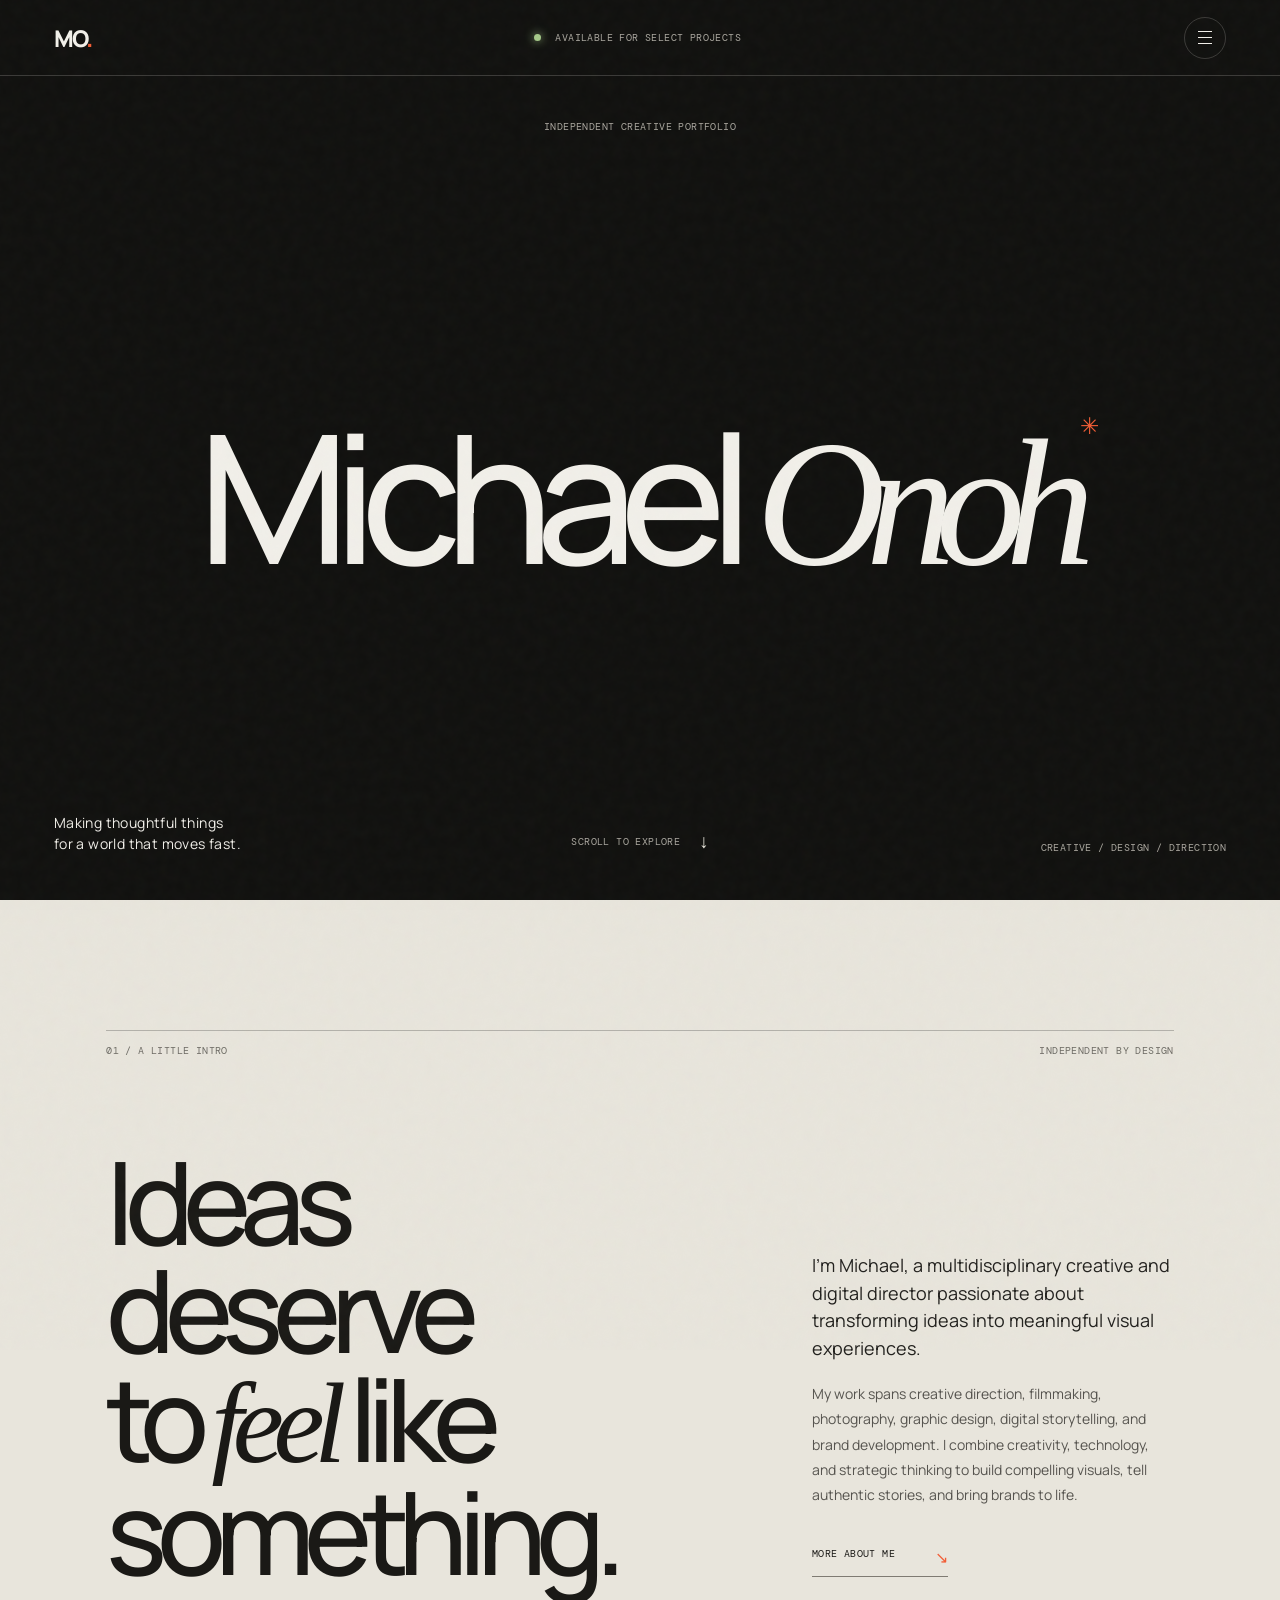
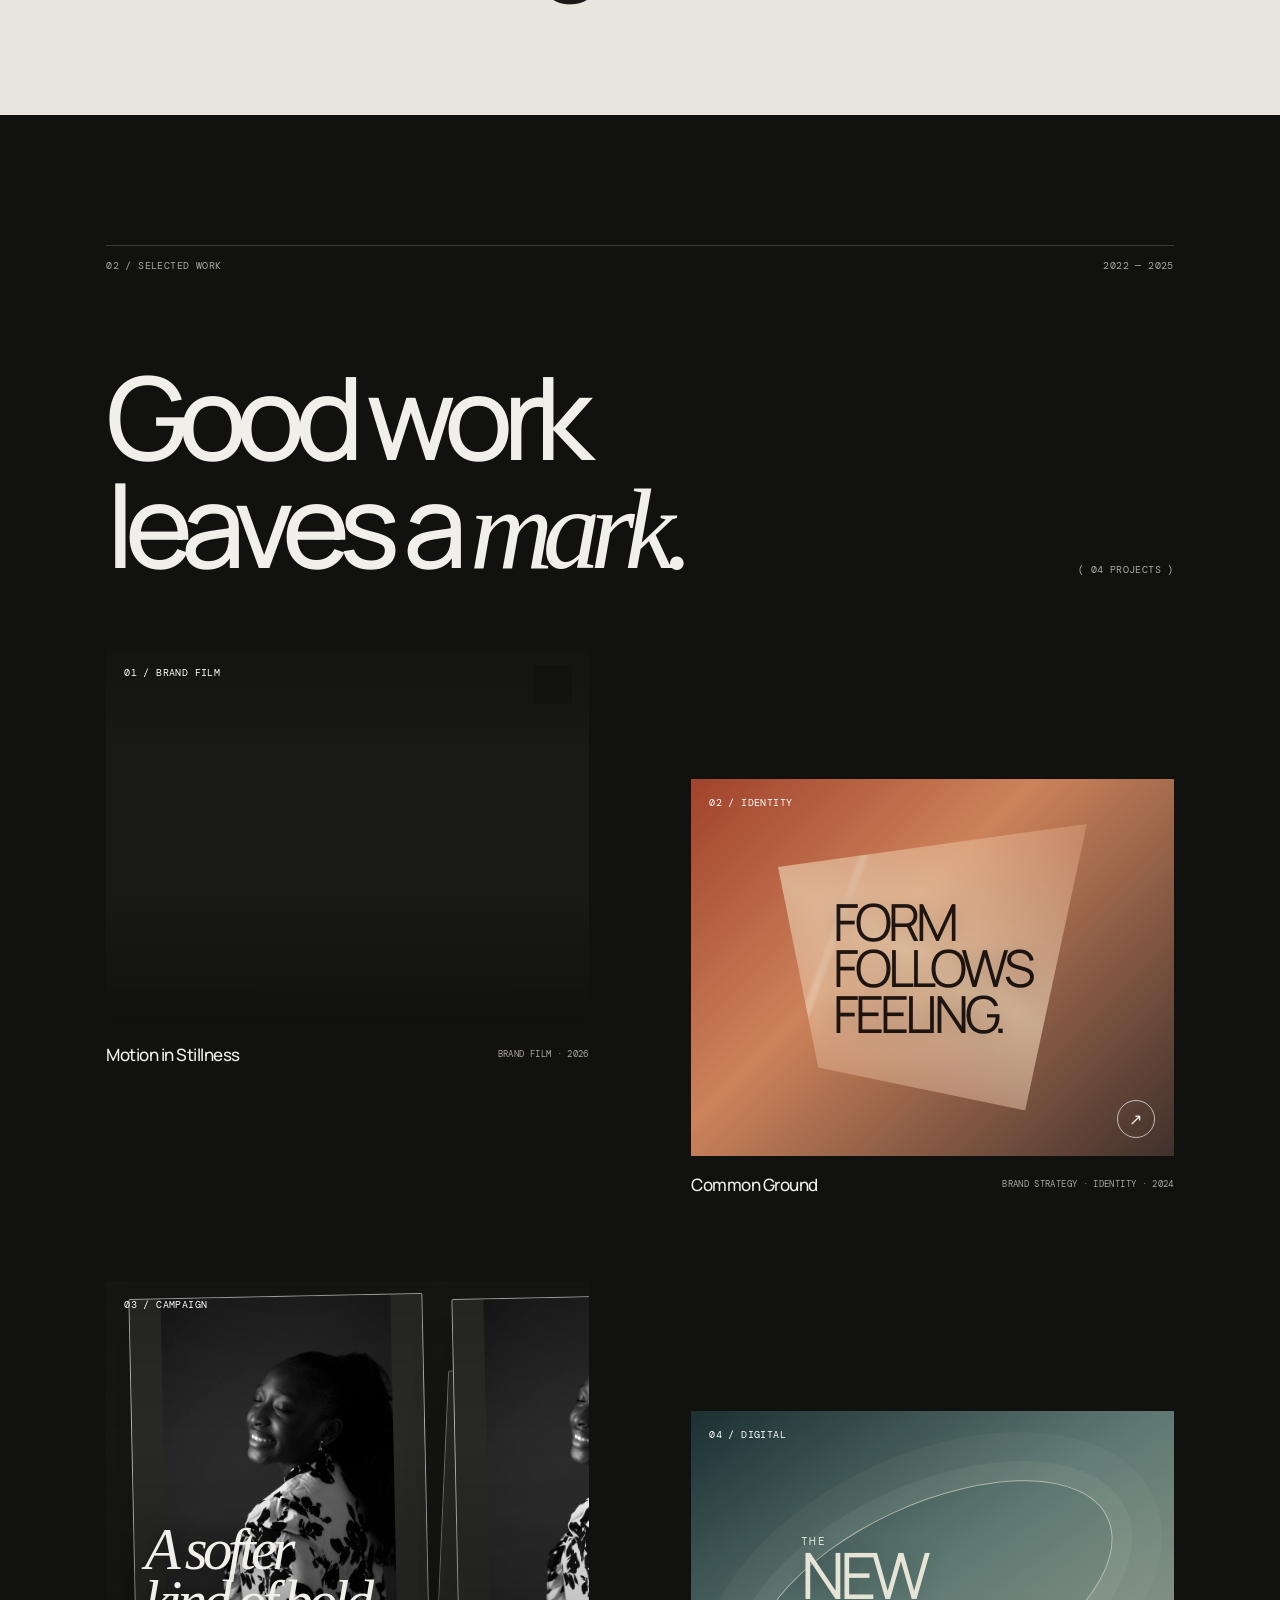
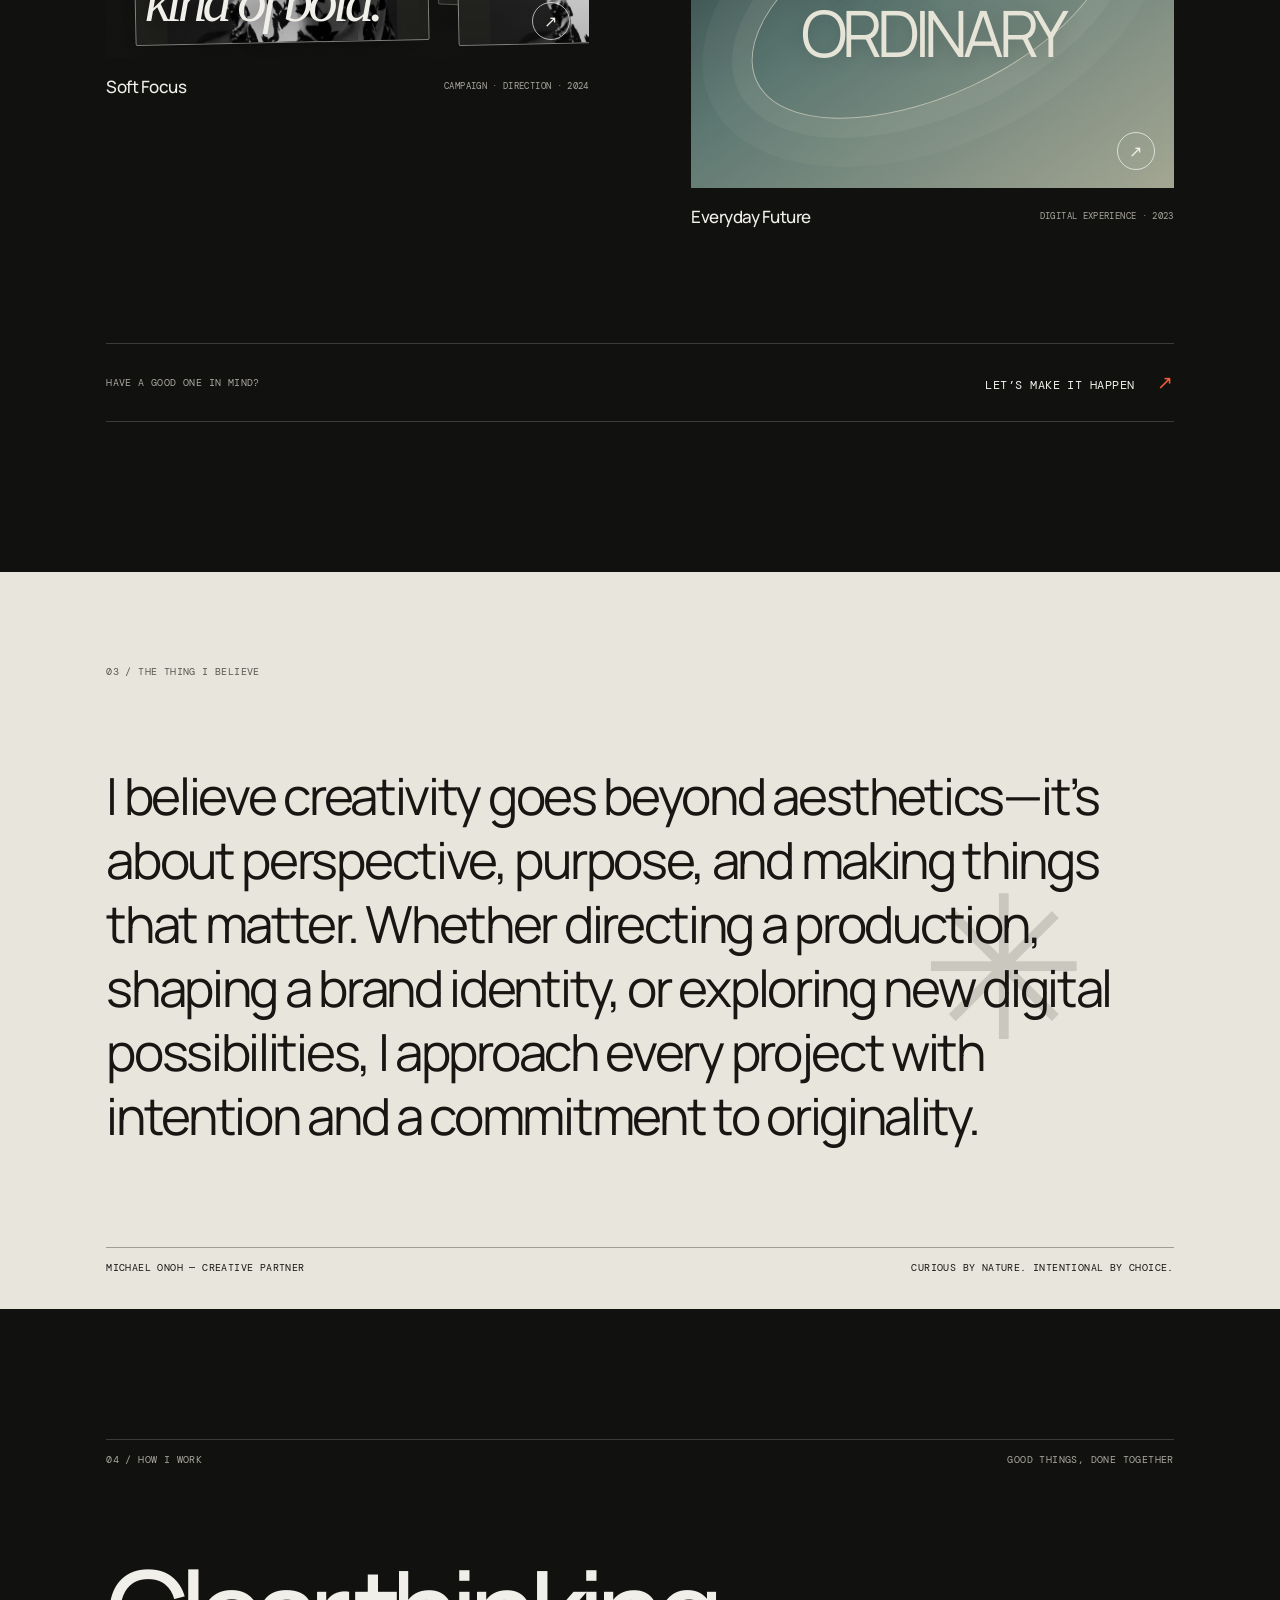
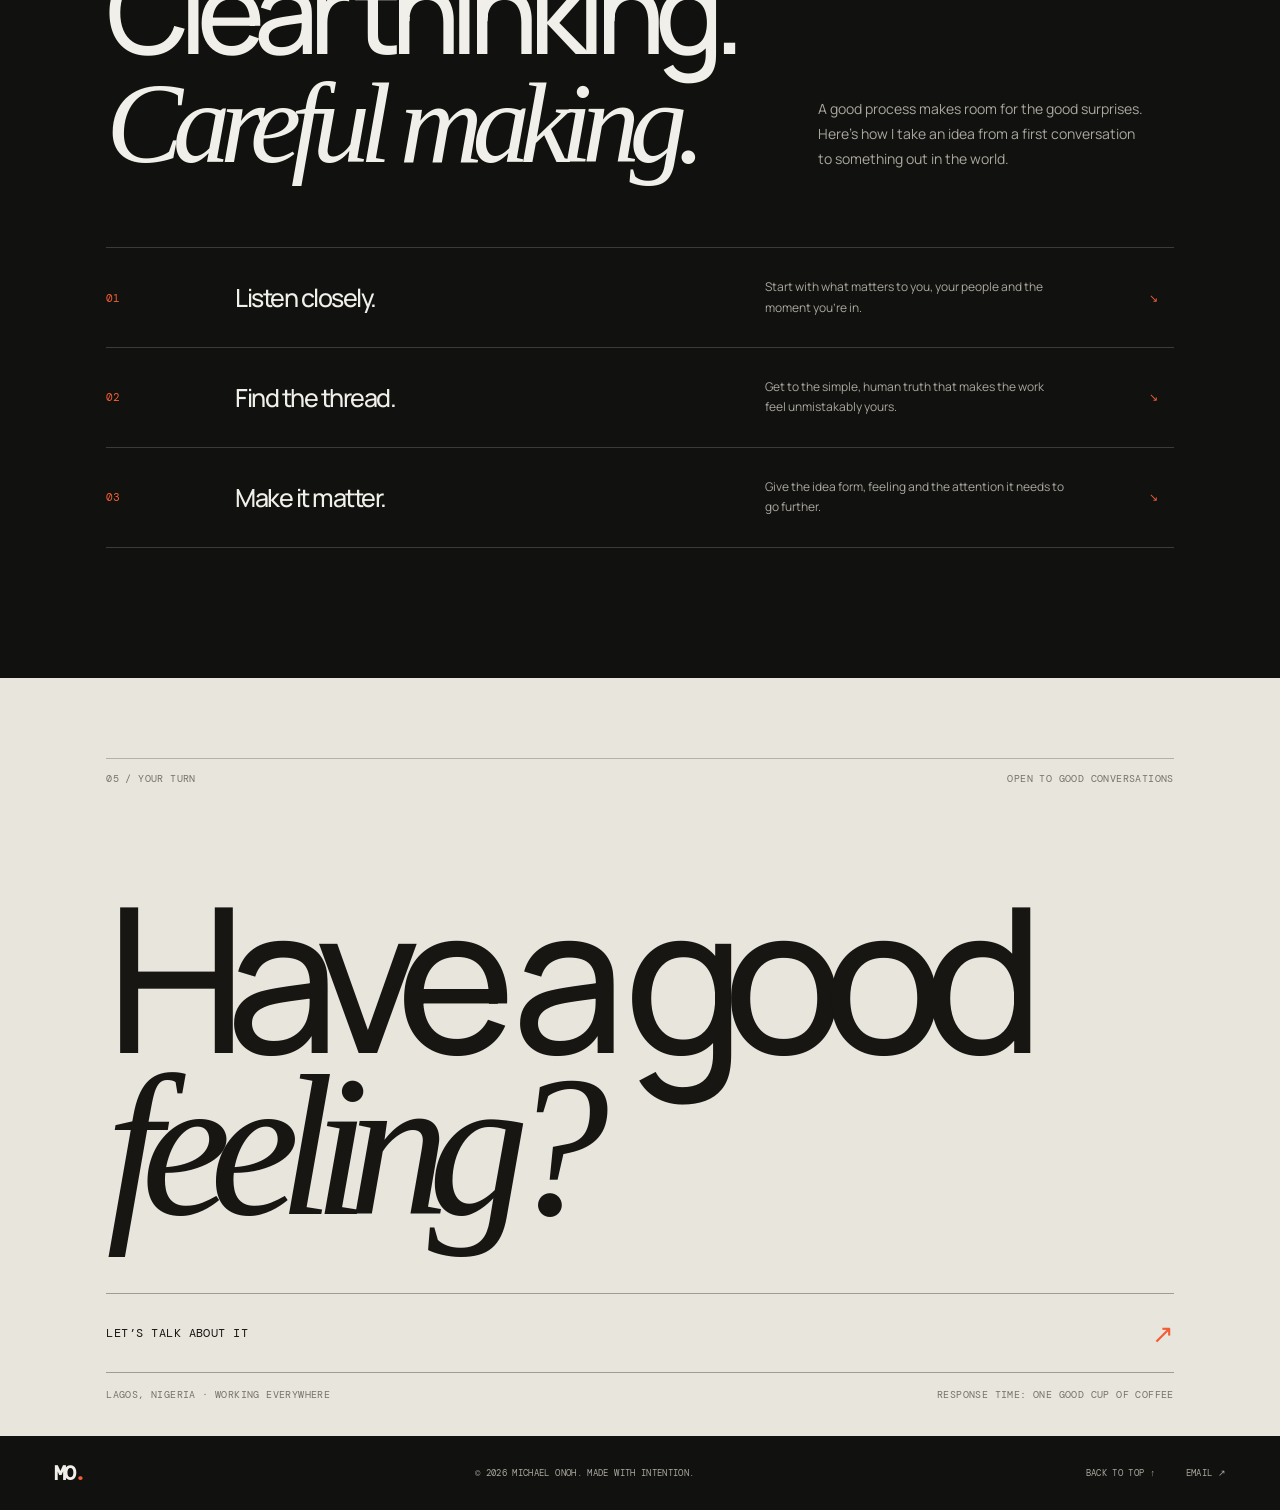
==== commit 22ba2e73: "Show full campaign portraits" ====
--- a/index.html
+++ b/index.html
@@ -29,7 +29,7 @@
 .campaign-track{display:flex;align-items:center;width:max-content;height:100%;animation:campaign-drift 82s linear infinite alternate;will-change:transform}
 .campaign-set{display:flex;align-items:center;gap:clamp(12px,1.35vw,21px);height:100%;padding:0 clamp(16px,2vw,30px)}
 .campaign-photo{position:relative;flex:0 0 clamp(112px,13vw,194px);height:76%;overflow:hidden;border:1px solid rgba(255,255,255,.36);border-radius:2px;background:#292925;box-shadow:0 16px 40px rgba(0,0,0,.2);transform:rotate(-2deg)}
-.campaign-photo img{display:block;width:100%;height:100%;object-fit:cover;object-position:center 38%}
+.campaign-photo img{display:block;width:100%;height:100%;object-fit:contain;object-position:center center;background:#292925}
 .campaign-photo:nth-child(4n+2){height:62%;transform:translateY(9%) rotate(2.5deg)}
 .campaign-photo:nth-child(4n+3){height:83%;transform:translateY(-4%) rotate(-1deg)}
 .campaign-photo:nth-child(4n){height:67%;transform:translateY(7%) rotate(1.8deg)}
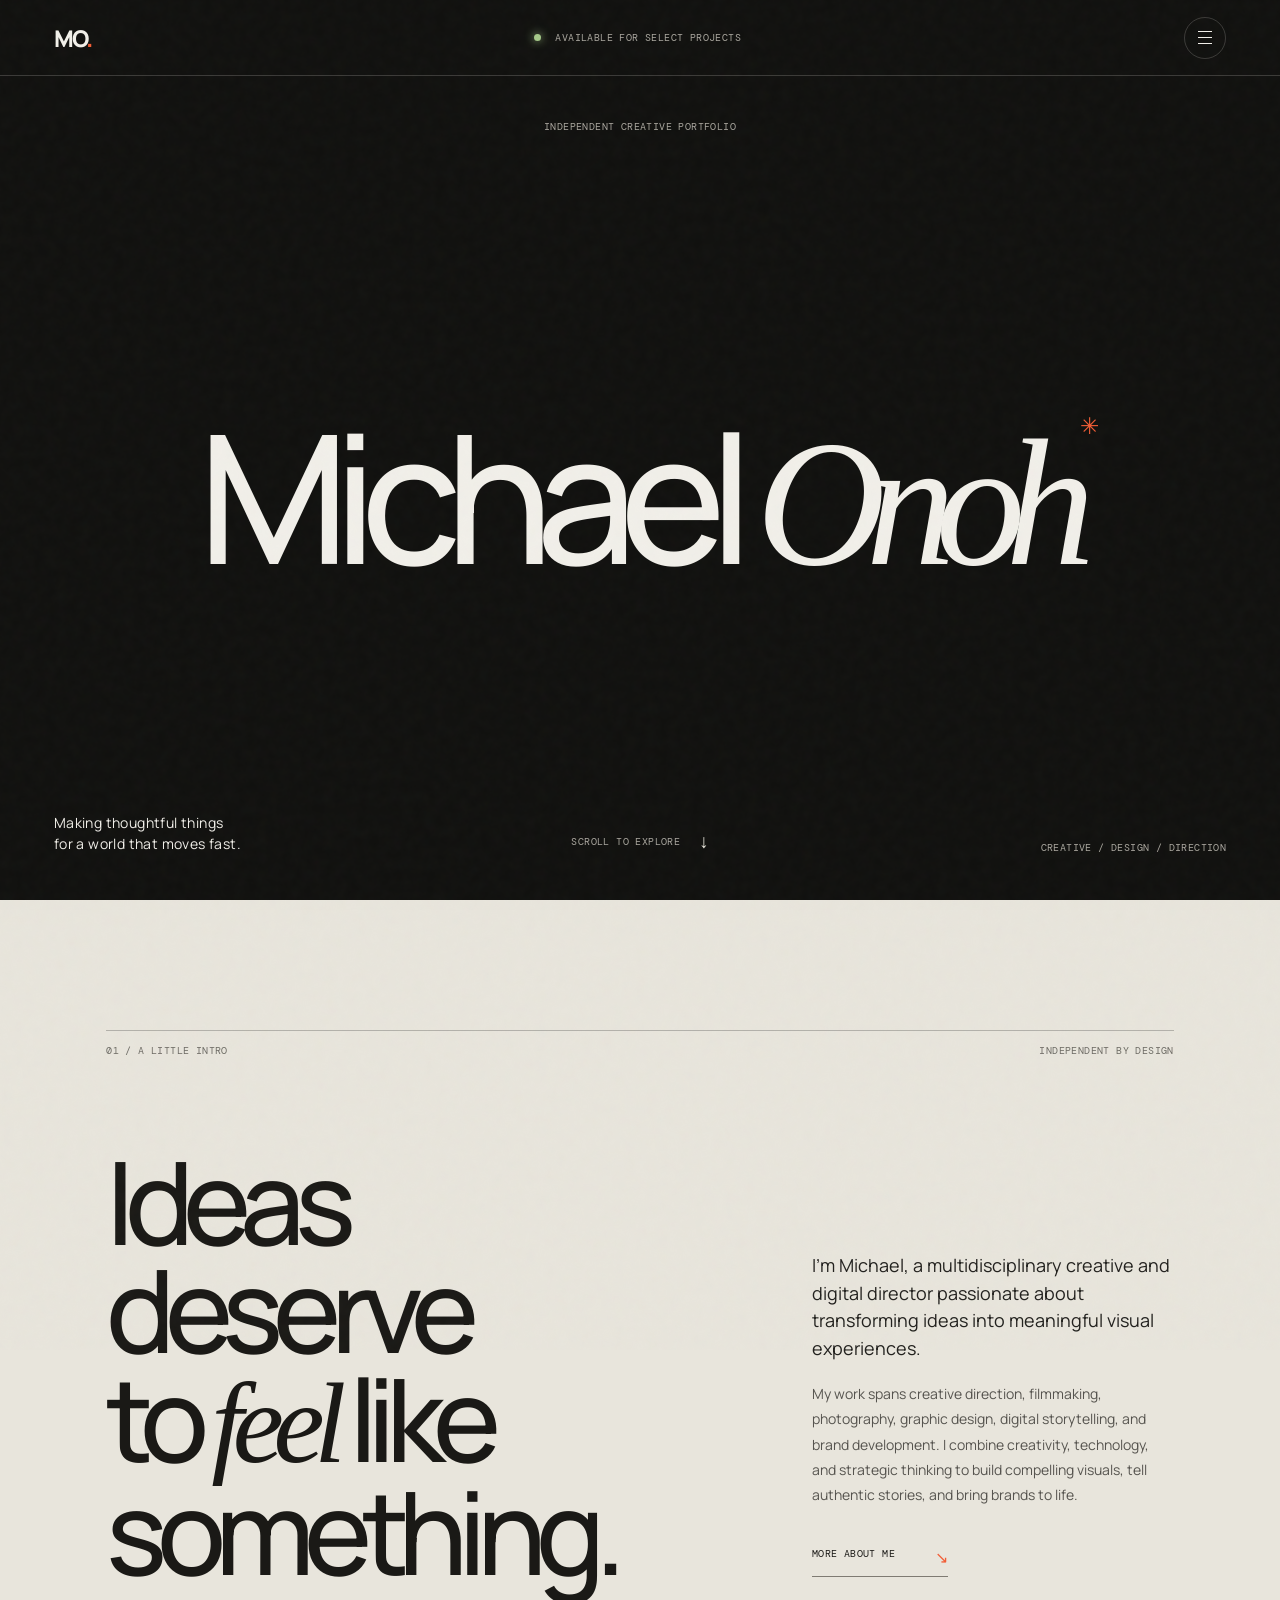
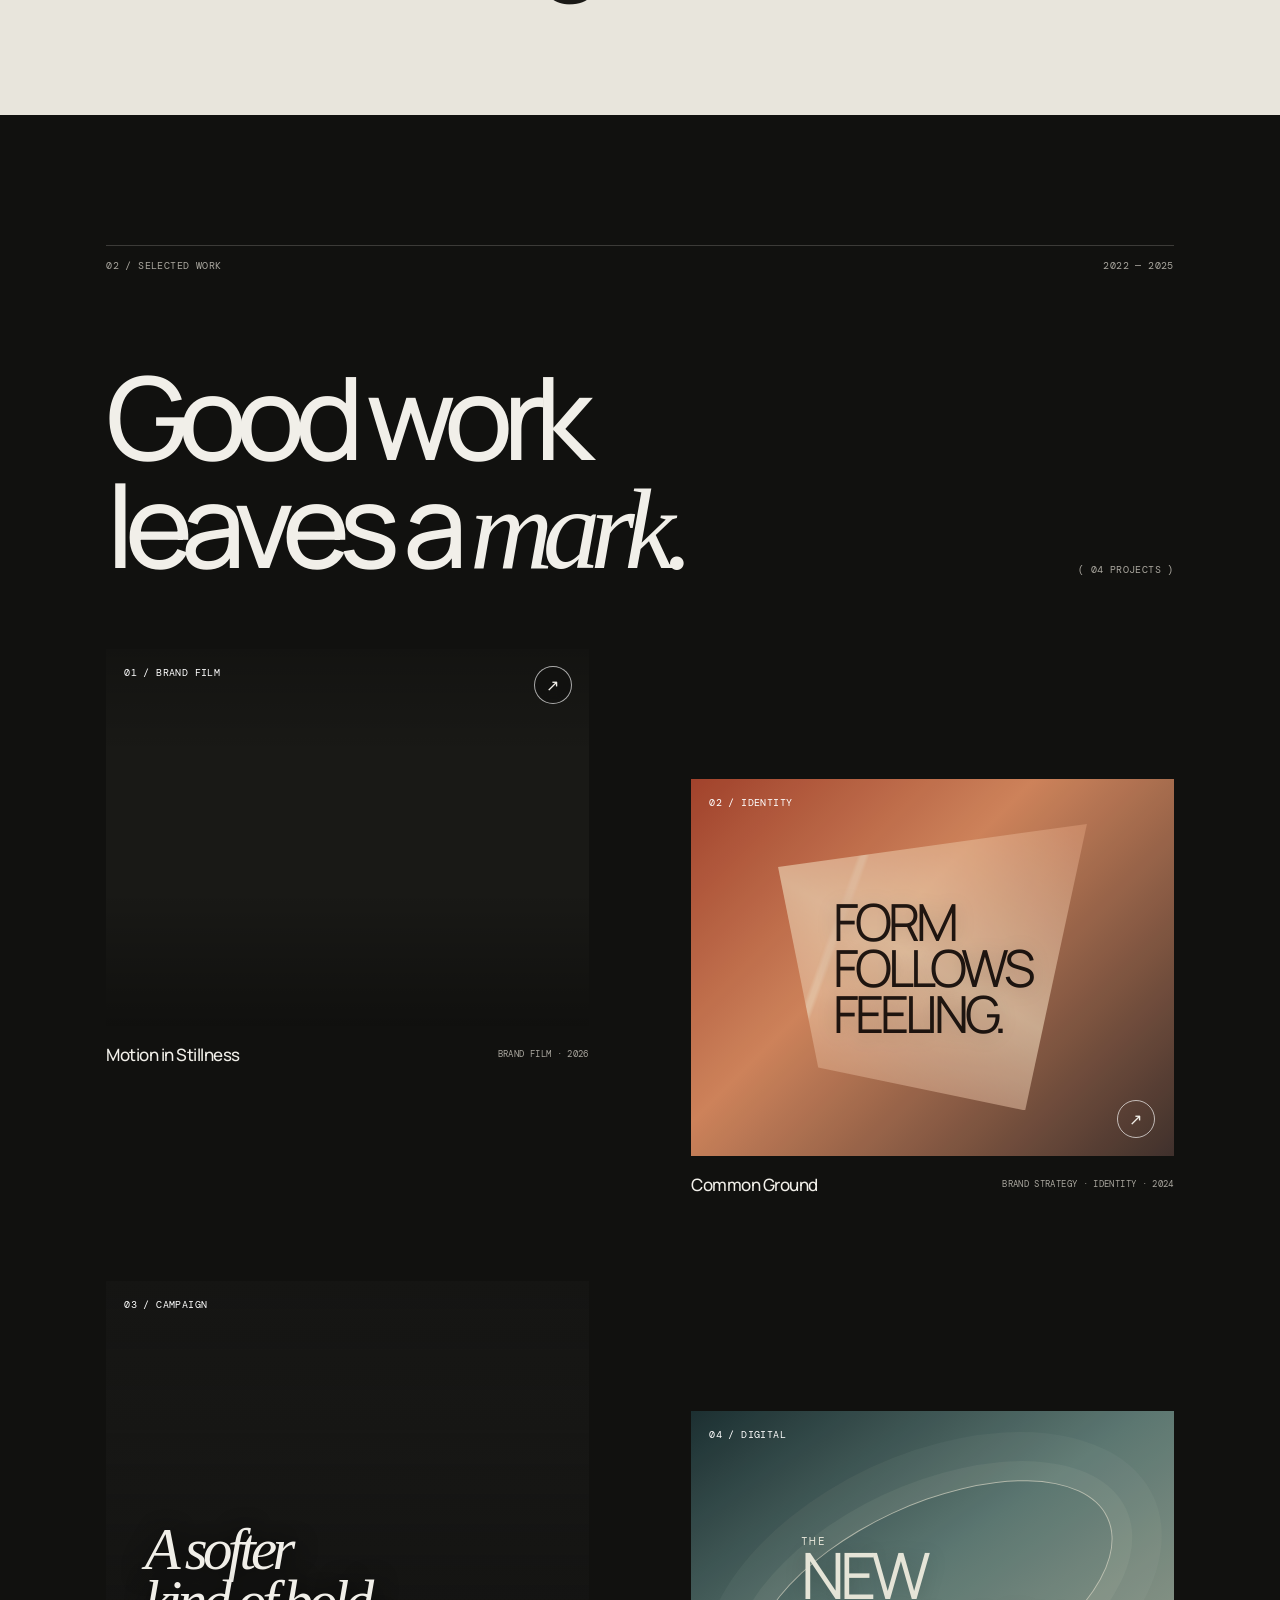
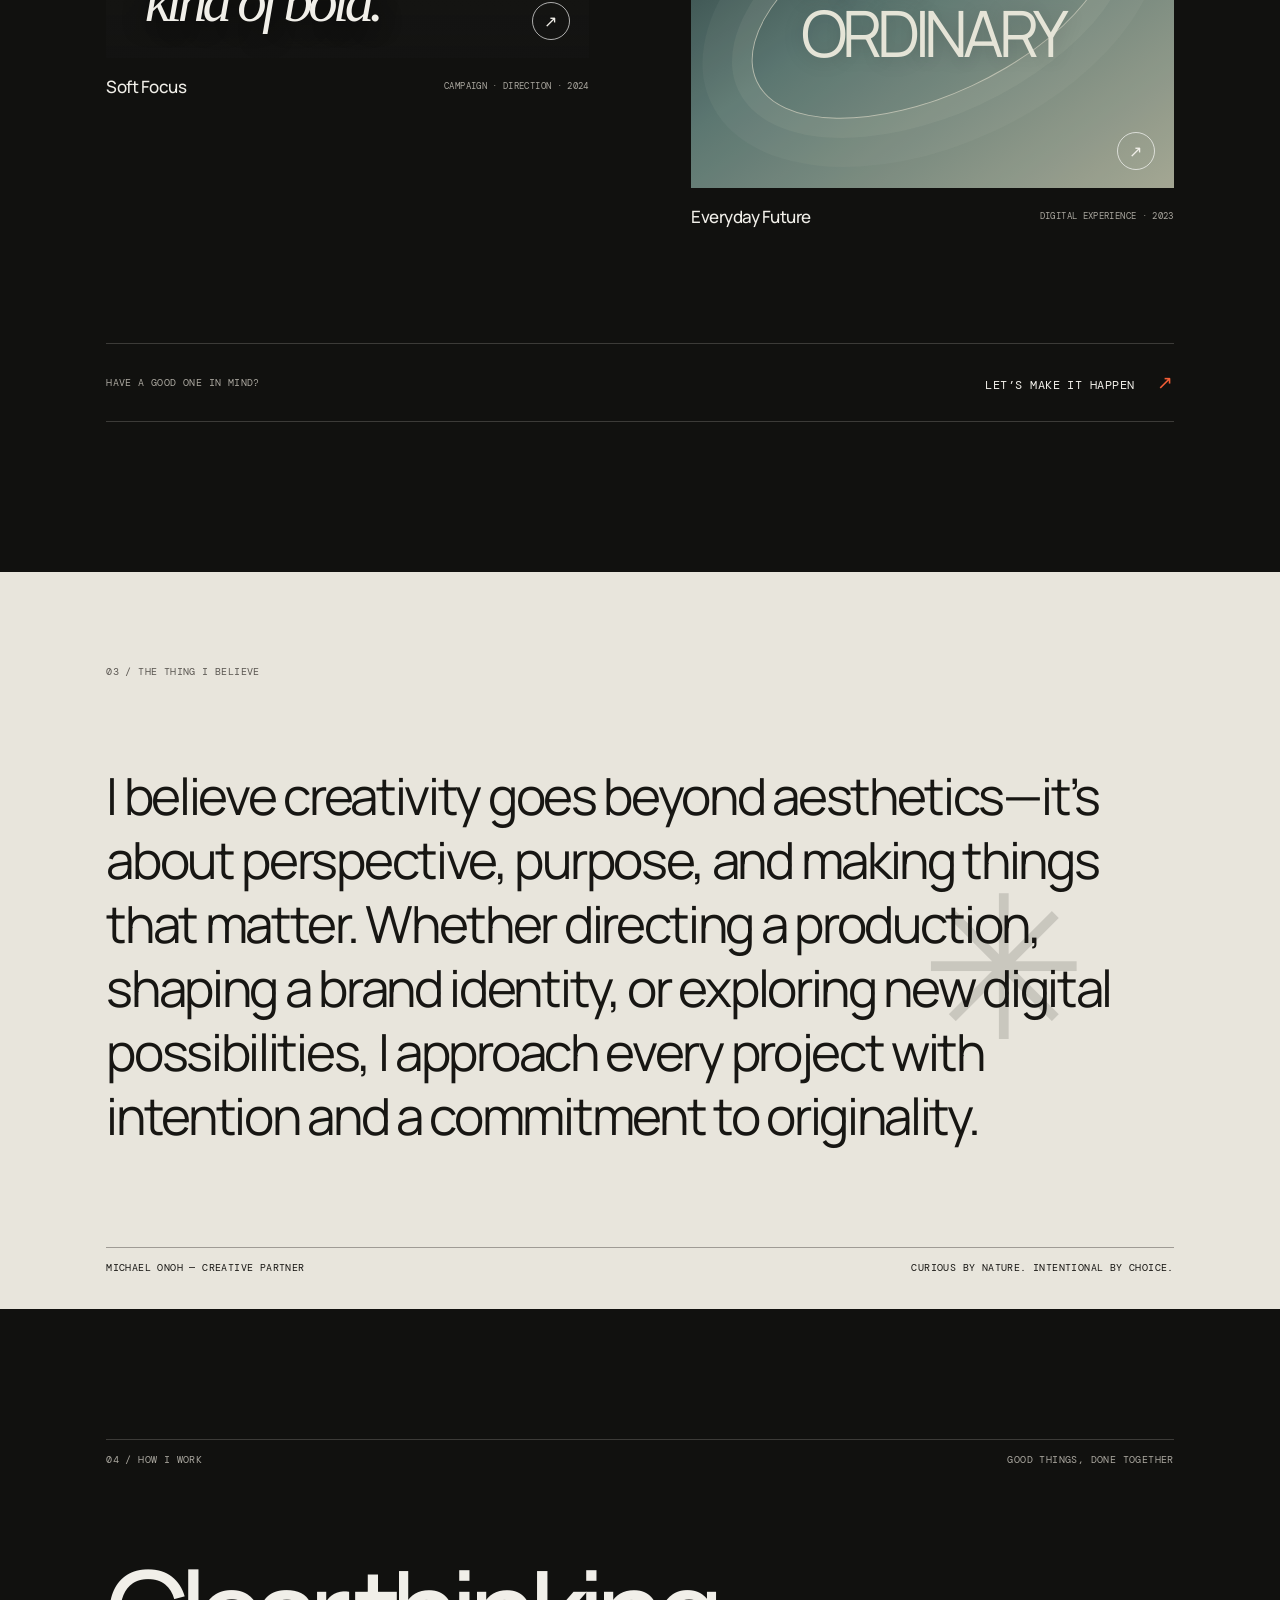
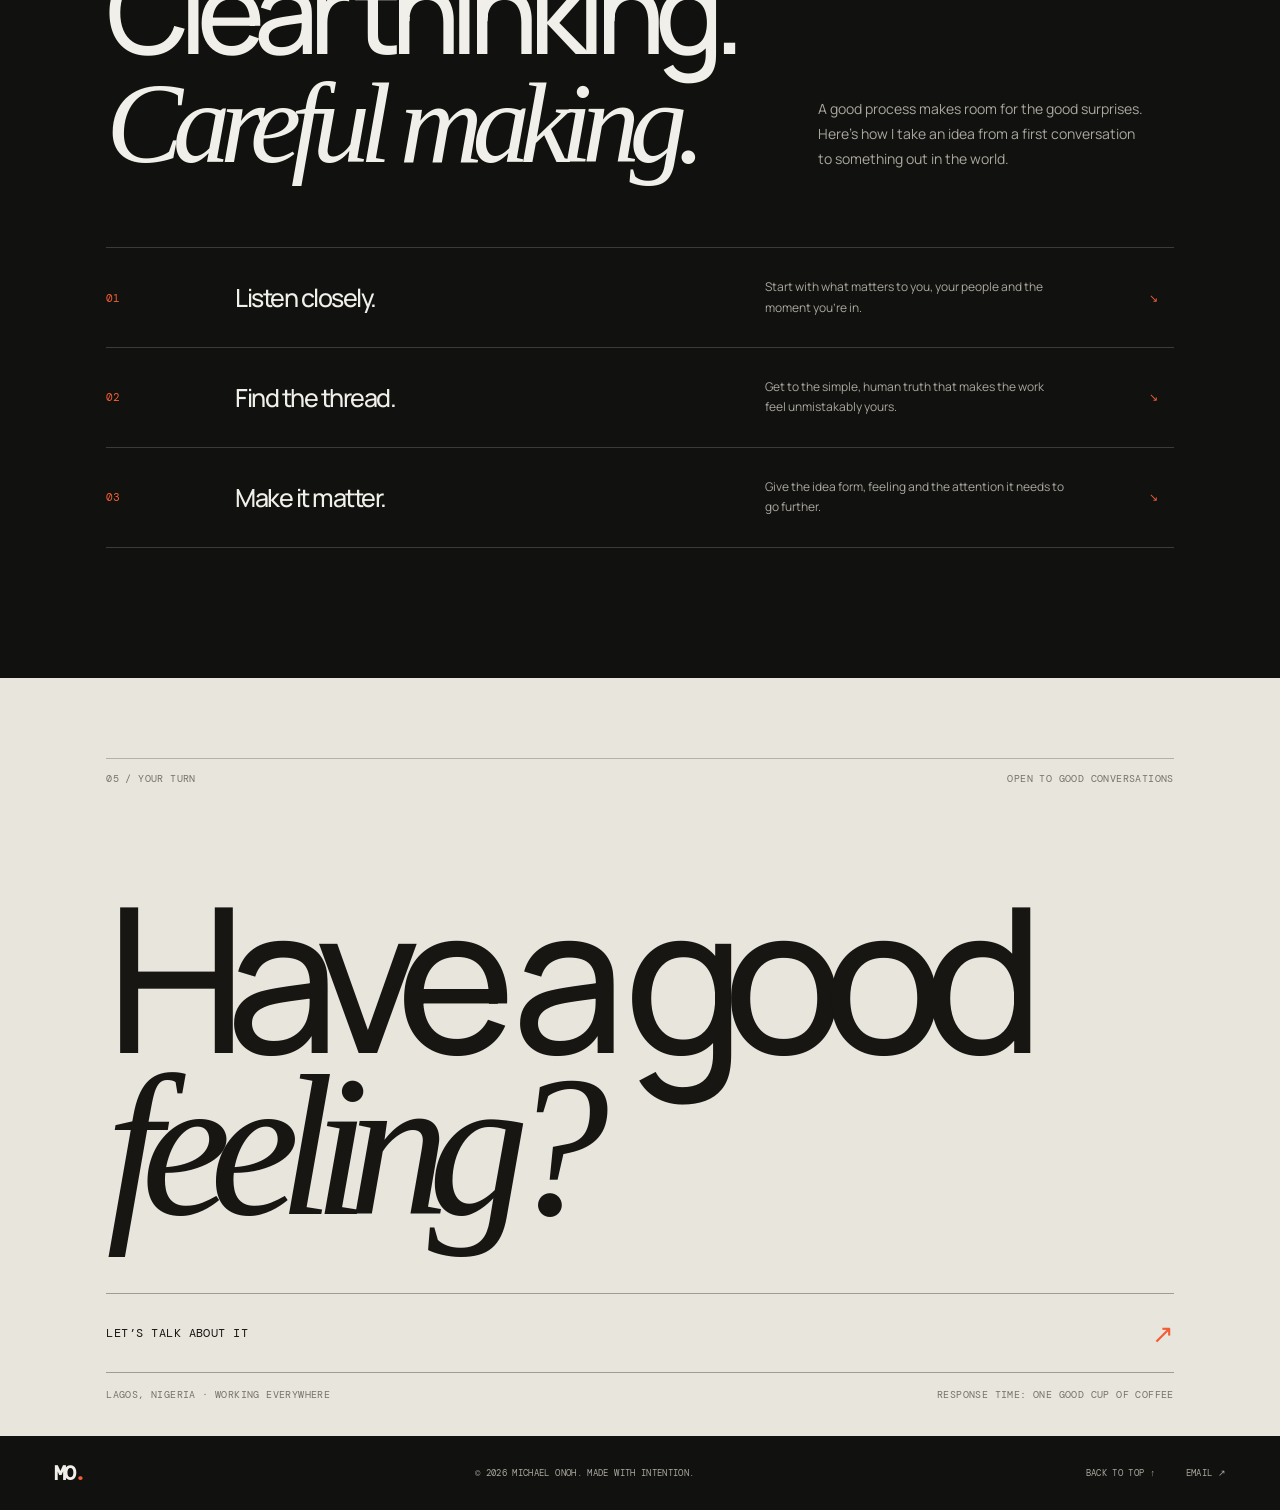
==== commit 35c31420: "Fill campaign tiles with portrait photos" ====
--- a/index.html
+++ b/index.html
@@ -28,13 +28,13 @@
 .campaign-gallery{position:absolute;inset:0;z-index:1;overflow:hidden;display:flex;align-items:center;pointer-events:none}
 .campaign-track{display:flex;align-items:center;width:max-content;height:100%;animation:campaign-drift 82s linear infinite alternate;will-change:transform}
 .campaign-set{display:flex;align-items:center;gap:clamp(12px,1.35vw,21px);height:100%;padding:0 clamp(16px,2vw,30px)}
-.campaign-photo{position:relative;flex:0 0 clamp(112px,13vw,194px);height:76%;overflow:hidden;border:1px solid rgba(255,255,255,.36);border-radius:2px;background:#292925;box-shadow:0 16px 40px rgba(0,0,0,.2);transform:rotate(-2deg)}
-.campaign-photo img{display:block;width:100%;height:100%;object-fit:contain;object-position:center center;background:#292925}
-.campaign-photo:nth-child(4n+2){height:62%;transform:translateY(9%) rotate(2.5deg)}
-.campaign-photo:nth-child(4n+3){height:83%;transform:translateY(-4%) rotate(-1deg)}
-.campaign-photo:nth-child(4n){height:67%;transform:translateY(7%) rotate(1.8deg)}
-.campaign-photo--lead{flex-basis:clamp(210px,23vw,340px);height:92%;transform:rotate(-1.2deg);border-color:rgba(255,255,255,.64)}
-.campaign-photo--lead img{object-position:center 35%}
+.campaign-photo{position:relative;flex:0 0 clamp(112px,13vw,194px);height:76%;overflow:hidden;transform:none}
+.campaign-photo img{display:block;width:100%;height:100%;object-fit:cover;object-position:center 14%}
+.campaign-photo:nth-child(4n+2){height:62%;transform:translateY(9%)}
+.campaign-photo:nth-child(4n+3){height:83%;transform:translateY(-4%)}
+.campaign-photo:nth-child(4n){height:67%;transform:translateY(7%)}
+.campaign-photo--lead{flex-basis:clamp(210px,23vw,340px);height:92%;transform:none}
+.campaign-photo--lead img{object-position:center 8%}
 .campaign-cover .campaign-title{position:absolute;z-index:4;left:clamp(18px,3vw,42px);bottom:8%;margin:0;color:#f1efe9;text-align:left;font-size:clamp(32px,4.6vw,68px);line-height:.88;text-shadow:0 3px 22px rgba(0,0,0,.58);pointer-events:none}
 .campaign-tag{z-index:4}
 .campaign-cover .project-arrow{z-index:4}
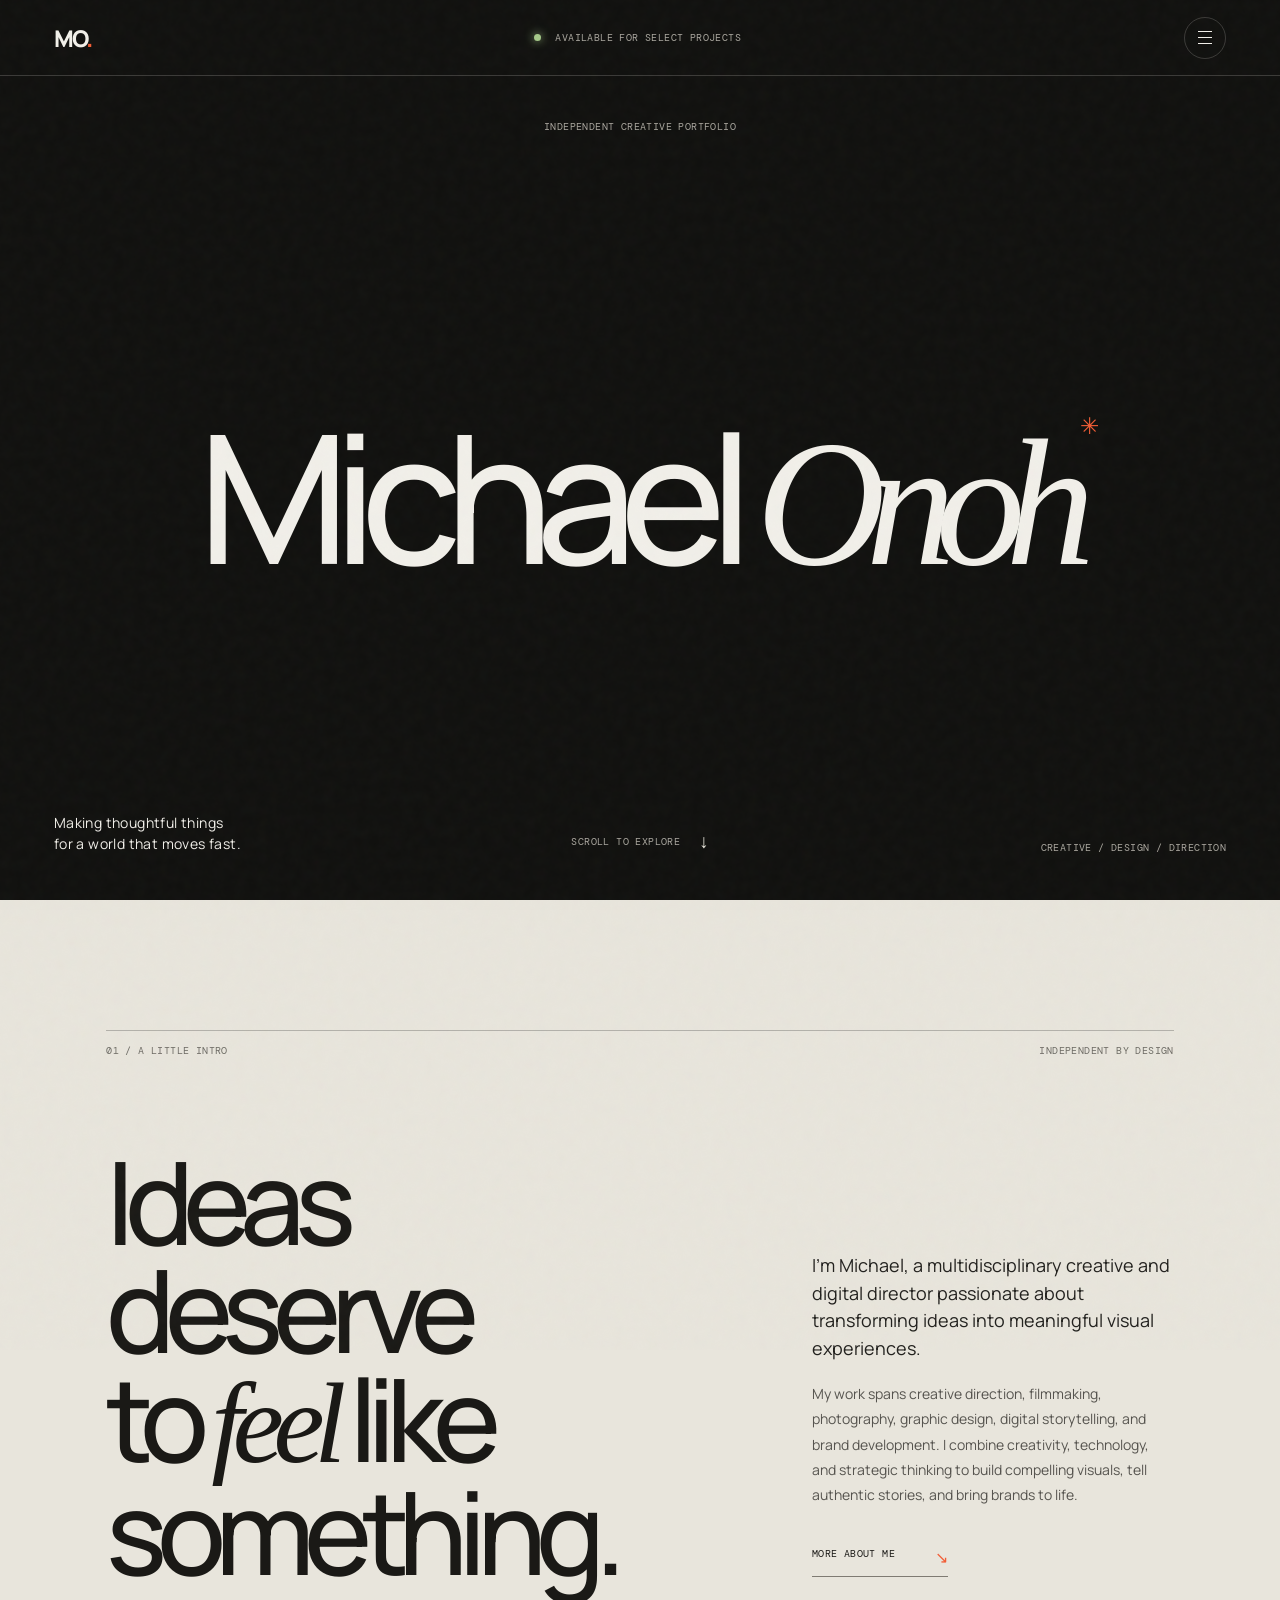
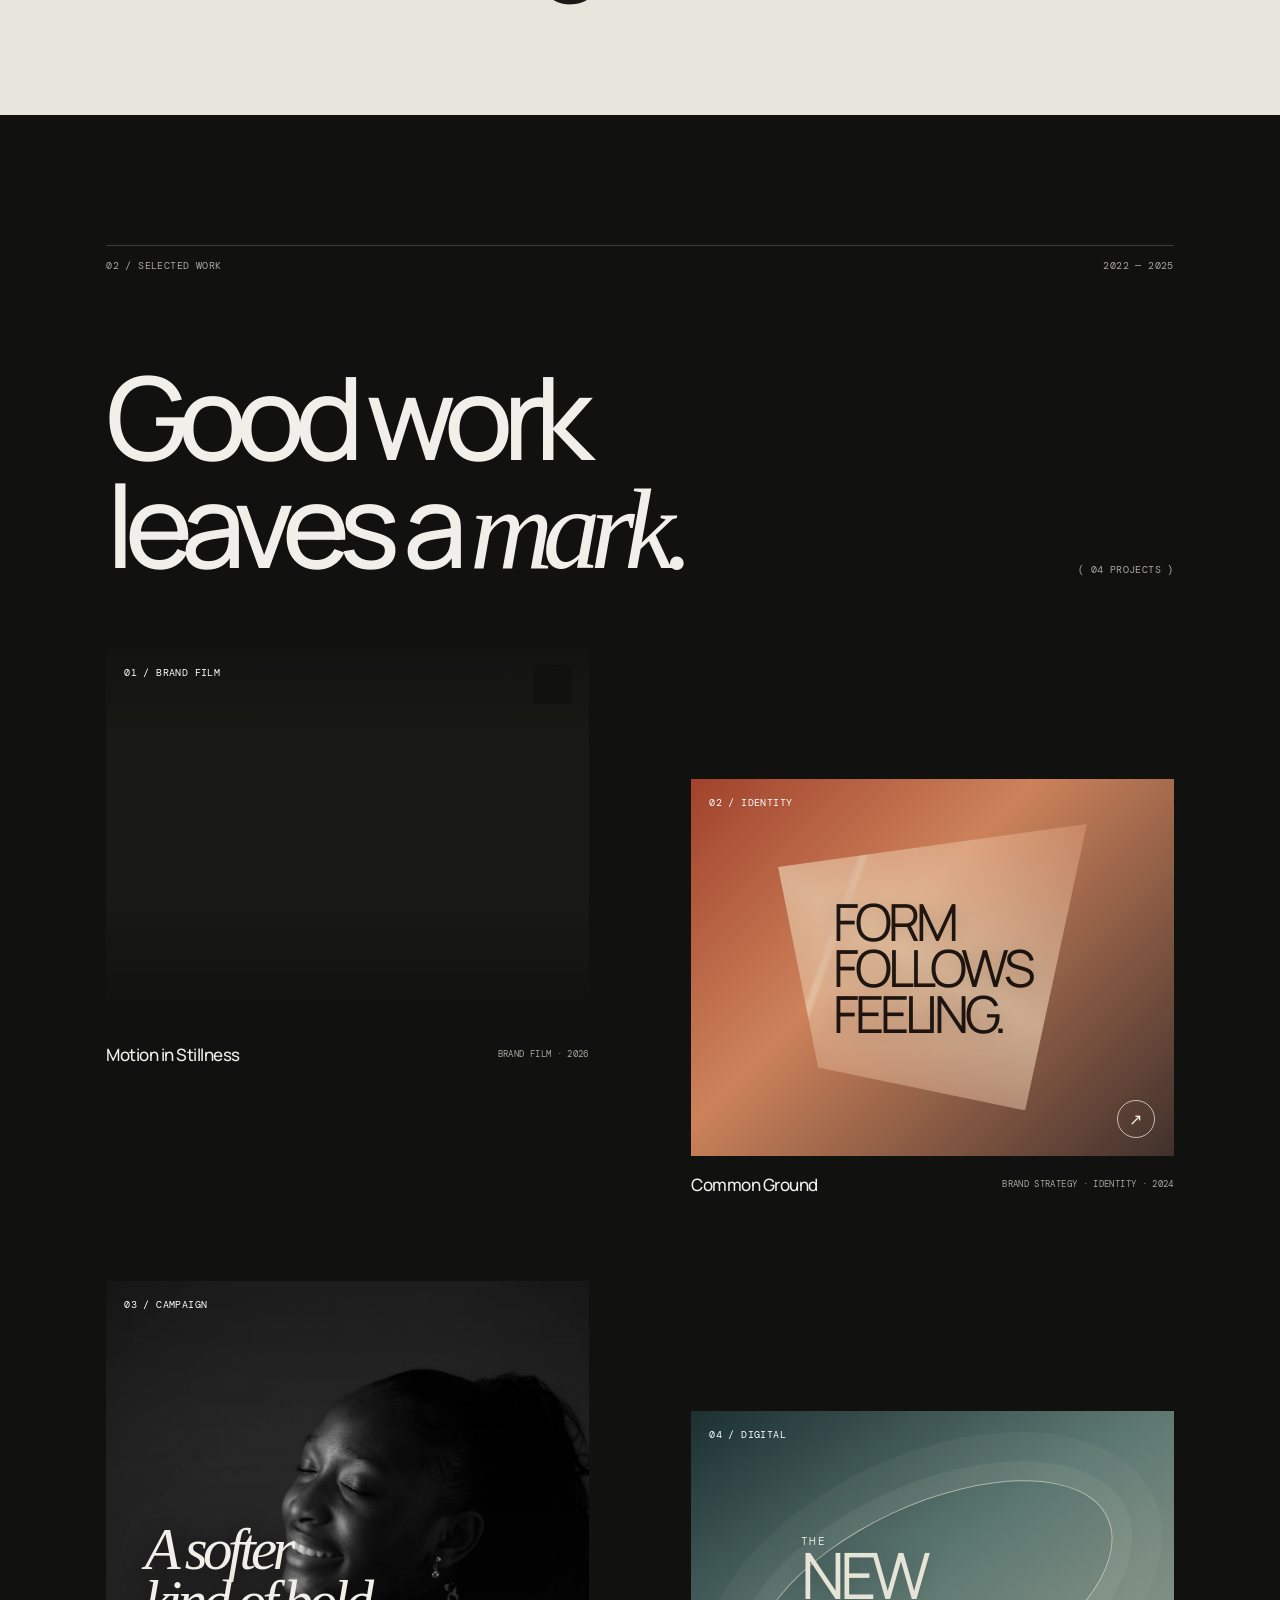
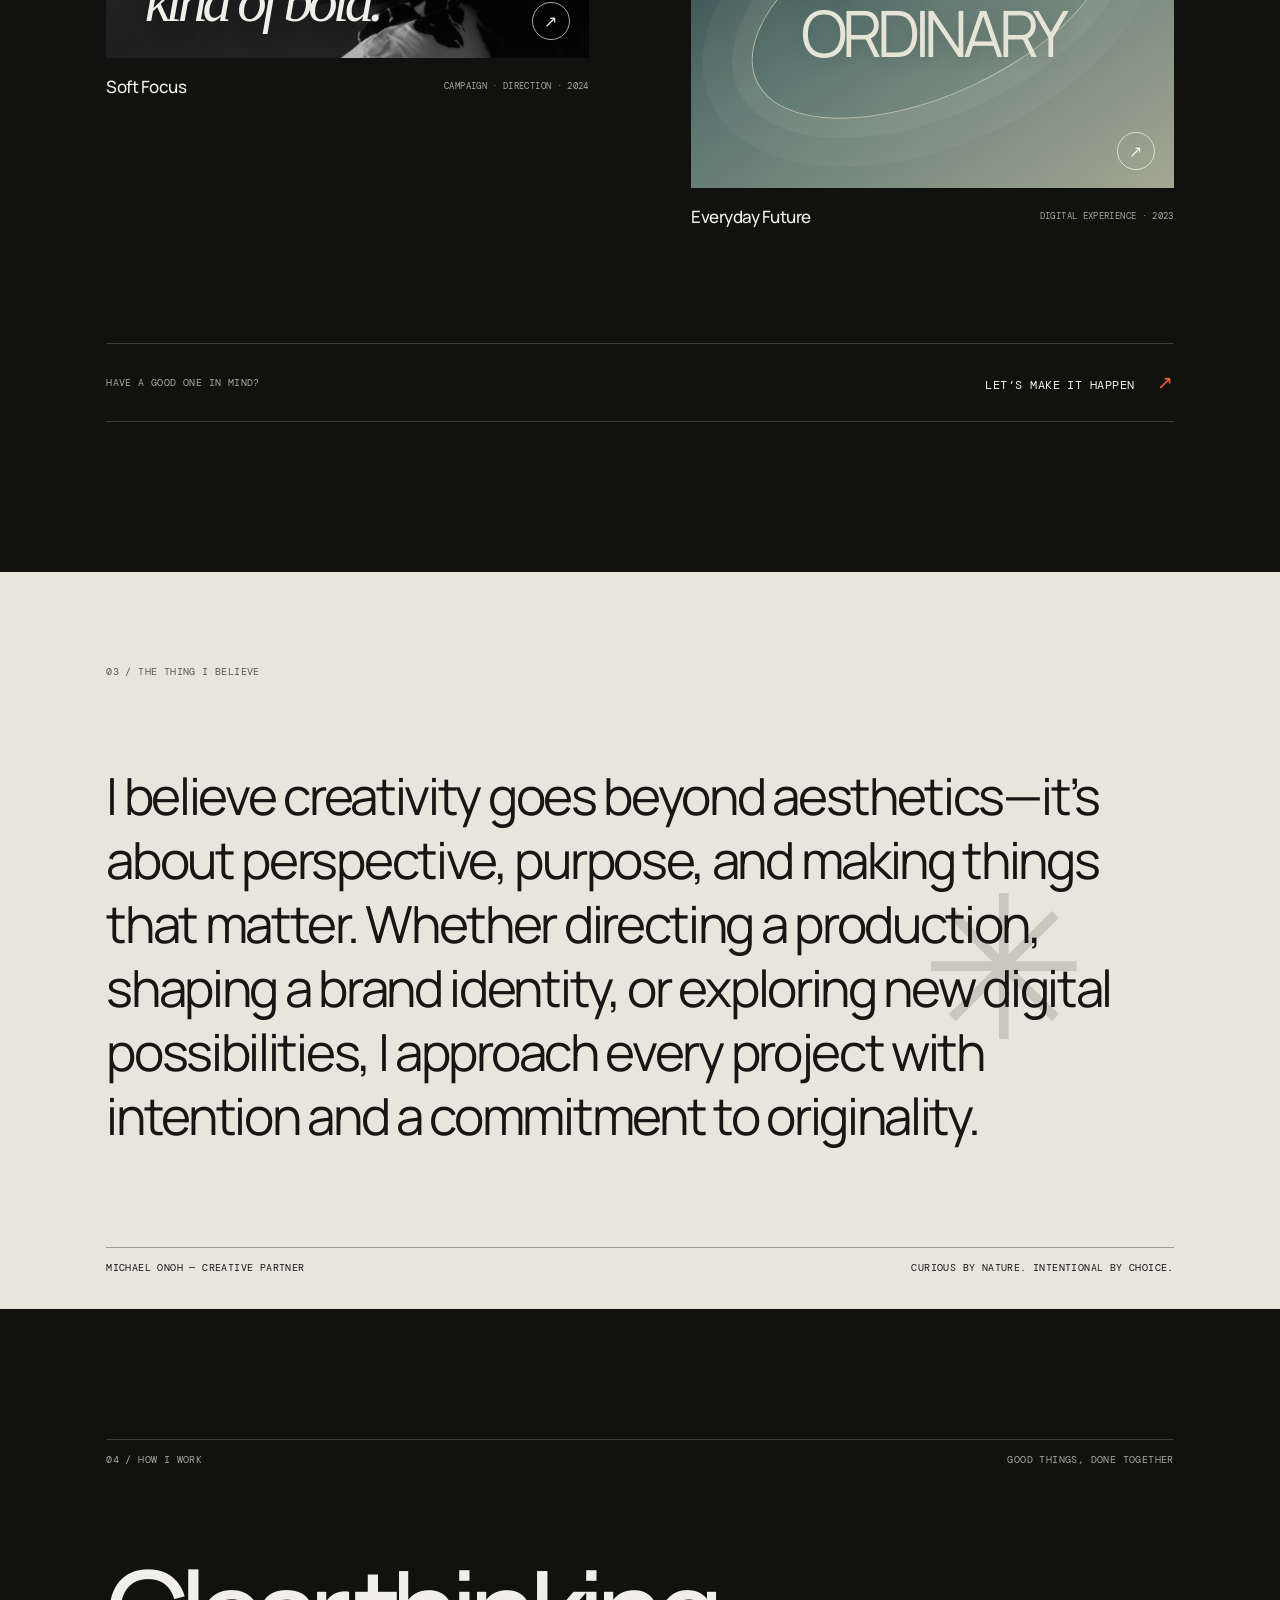
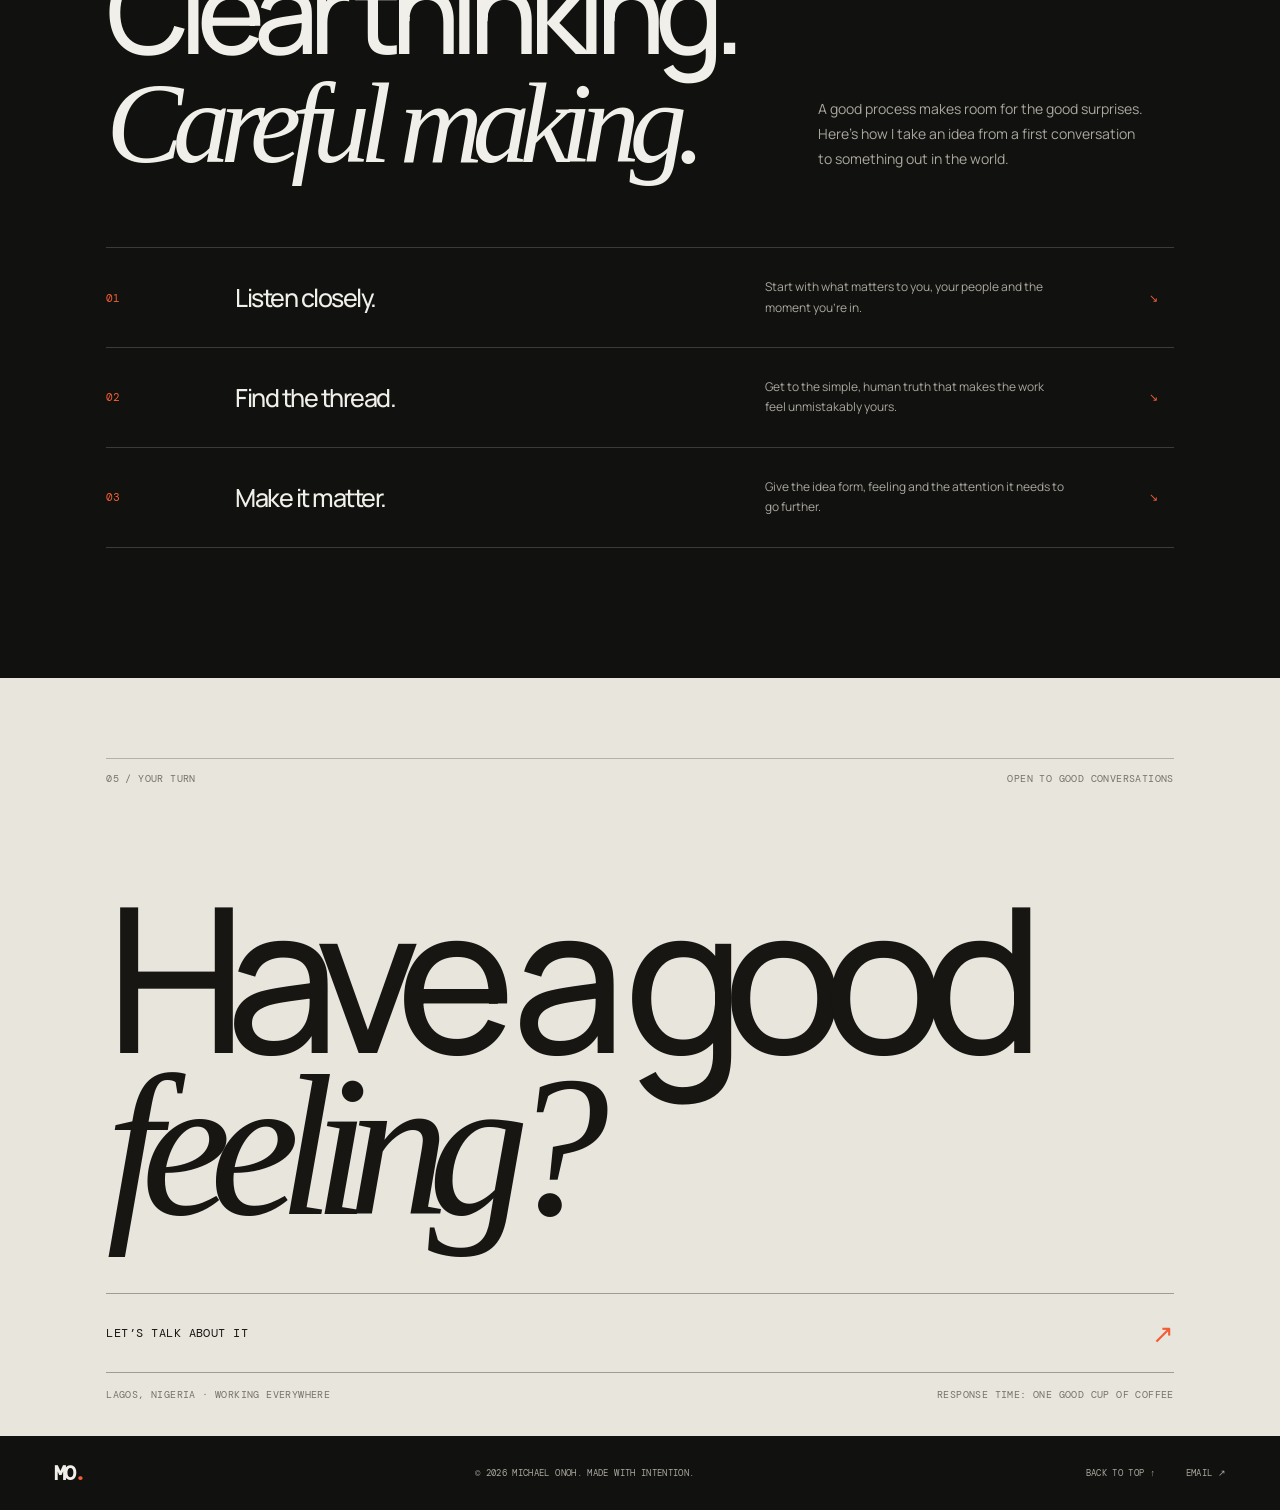
==== commit 7fd876d4: "Show one full-frame campaign photo at a time" ====
--- a/index.html
+++ b/index.html
@@ -25,28 +25,17 @@
 .campaign-cover{isolation:isolate;background:#171715}
 .campaign-cover:before{display:none}
 .campaign-cover:after{z-index:2;pointer-events:none;background:linear-gradient(180deg,rgba(12,12,12,.16),transparent 40%,rgba(12,12,12,.32))}
-.campaign-gallery{position:absolute;inset:0;z-index:1;overflow:hidden;display:flex;align-items:center;pointer-events:none}
-.campaign-track{display:flex;align-items:center;width:max-content;height:100%;animation:campaign-drift 82s linear infinite alternate;will-change:transform}
-.campaign-set{display:flex;align-items:center;gap:clamp(12px,1.35vw,21px);height:100%;padding:0 clamp(16px,2vw,30px)}
-.campaign-photo{position:relative;flex:0 0 clamp(112px,13vw,194px);height:76%;overflow:hidden;transform:none}
-.campaign-photo img{display:block;width:100%;height:100%;object-fit:cover;object-position:center 14%}
-.campaign-photo:nth-child(4n+2){height:62%;transform:translateY(9%)}
-.campaign-photo:nth-child(4n+3){height:83%;transform:translateY(-4%)}
-.campaign-photo:nth-child(4n){height:67%;transform:translateY(7%)}
-.campaign-photo--lead{flex-basis:clamp(210px,23vw,340px);height:92%;transform:none}
-.campaign-photo--lead img{object-position:center 8%}
+.campaign-gallery{position:absolute;inset:0;z-index:1;overflow:hidden}
+.campaign-track{display:flex;width:1500%;height:100%;transition:transform 1.15s cubic-bezier(.76,0,.24,1);will-change:transform}
+.campaign-slide{position:relative;flex:0 0 6.6666667%;height:100%;overflow:hidden}
+.campaign-slide img{display:block;width:100%;height:100%;object-fit:cover;object-position:center 12%;border:0;border-radius:0}
+.campaign-slide:first-child img{object-position:center 8%}
 .campaign-cover .campaign-title{position:absolute;z-index:4;left:clamp(18px,3vw,42px);bottom:8%;margin:0;color:#f1efe9;text-align:left;font-size:clamp(32px,4.6vw,68px);line-height:.88;text-shadow:0 3px 22px rgba(0,0,0,.58);pointer-events:none}
 .campaign-tag{z-index:4}
 .campaign-cover .project-arrow{z-index:4}
-@keyframes campaign-drift{from{transform:translate3d(0,0,0)}to{transform:translate3d(-50%,0,0)}}
-@media(max-width:700px){
-  .campaign-track{animation-duration:82s}
-  .campaign-set{gap:12px;padding:0 15px}
-  .campaign-photo{flex-basis:clamp(104px,29vw,154px);height:74%}
-  .campaign-photo--lead{flex-basis:clamp(134px,38vw,190px);height:90%}
-  .campaign-cover .campaign-title{left:17px;bottom:8%;font-size:clamp(31px,9vw,48px)}
-}
-@media(prefers-reduced-motion:reduce){.campaign-track{animation:none;transform:none}}
+@media(max-width:700px){.campaign-cover .campaign-title{left:17px;bottom:8%;font-size:clamp(31px,9vw,48px)}}
+@media(prefers-reduced-motion:reduce){.campaign-track{transition:none}}
+
 
 </style>
 </head>
@@ -85,7 +74,7 @@
       <div class="project-grid">
         <article class="project project-large reveal"><div class="project-image image-one"><video id="brandFilmPlayer" class="project-video" autoplay muted playsinline preload="auto" poster="https://raw.githubusercontent.com/Yeoflagosdev/Michael-Onoh-/main/hero-frame-3.jpg"><source src="brand-film/Ninthgrid - HandBrake 1.mp4" type="video/mp4"></video><span class="image-tag">01 / BRAND FILM</span><a class="project-arrow instagram-arrow" href="https://www.instagram.com/fiveone.agency/" target="_blank" rel="noopener noreferrer" aria-label="View Motion in Stillness on Instagram">↗</a></div><div class="project-info"><h3>Motion in Stillness</h3><span>BRAND FILM · 2026</span></div></article>
         <article class="project project-offset reveal"><div class="project-image image-two"><div class="image-word image-word-small">FORM<br>FOLLOWS<br>FEELING.</div><span class="image-tag">02 / IDENTITY</span><a class="project-arrow" href="#contact" aria-label="Ask about Common Ground">↗</a></div><div class="project-info"><h3>Common Ground</h3><span>BRAND STRATEGY · IDENTITY · 2024</span></div></article>
-        <article class="project reveal"><div class="project-image image-three campaign-cover"><div class="campaign-gallery"><div class="campaign-track"><div class="campaign-set"><div class="campaign-photo campaign-photo--lead"><img src="campaign-gallery-v2/campaign-01.jpg" alt="Purple-tagged portrait" decoding="async"></div><div class="campaign-photo"><img src="campaign-gallery-v2/campaign-02.jpg" alt="Poise in every frame portrait 1" decoding="async"></div><div class="campaign-photo"><img src="campaign-gallery-v2/campaign-03.jpg" alt="Poise in every frame portrait 2" decoding="async"></div><div class="campaign-photo"><img src="campaign-gallery-v2/campaign-04.jpg" alt="Poise in every frame portrait 3" decoding="async"></div><div class="campaign-photo"><img src="campaign-gallery-v2/campaign-05.jpg" alt="Founded in the mysteries of love portrait 1" decoding="async"></div><div class="campaign-photo"><img src="campaign-gallery-v2/campaign-06.jpg" alt="Founded in the mysteries of love portrait 2" decoding="async"></div><div class="campaign-photo"><img src="campaign-gallery-v2/campaign-07.jpg" alt="Captured from heaven graduation portrait" decoding="async"></div><div class="campaign-photo"><img src="campaign-gallery-v2/campaign-08.jpg" alt="Portrait photograph" decoding="async"></div><div class="campaign-photo"><img src="campaign-gallery-v2/campaign-09.jpg" alt="Find Me Beautiful editorial portrait" decoding="async"></div><div class="campaign-photo"><img src="campaign-gallery-v2/campaign-10.jpg" alt="Wine up for brighter days portrait" decoding="async"></div><div class="campaign-photo"><img src="campaign-gallery-v2/campaign-11.jpg" alt="Canon portrait 1" decoding="async"></div><div class="campaign-photo"><img src="campaign-gallery-v2/campaign-12.jpg" alt="Canon portrait 2" decoding="async"></div><div class="campaign-photo"><img src="campaign-gallery-v2/campaign-13.jpg" alt="Canon portrait 3" decoding="async"></div><div class="campaign-photo"><img src="campaign-gallery-v2/campaign-14.jpg" alt="Canon portrait 4" decoding="async"></div><div class="campaign-photo"><img src="campaign-gallery-v2/campaign-15.jpg" alt="Portrait photograph" decoding="async"></div></div><div class="campaign-set" aria-hidden="true"><div class="campaign-photo campaign-photo--lead"><img src="campaign-gallery-v2/campaign-01.jpg" alt="" decoding="async"></div><div class="campaign-photo"><img src="campaign-gallery-v2/campaign-02.jpg" alt="" decoding="async"></div><div class="campaign-photo"><img src="campaign-gallery-v2/campaign-03.jpg" alt="" decoding="async"></div><div class="campaign-photo"><img src="campaign-gallery-v2/campaign-04.jpg" alt="" decoding="async"></div><div class="campaign-photo"><img src="campaign-gallery-v2/campaign-05.jpg" alt="" decoding="async"></div><div class="campaign-photo"><img src="campaign-gallery-v2/campaign-06.jpg" alt="" decoding="async"></div><div class="campaign-photo"><img src="campaign-gallery-v2/campaign-07.jpg" alt="" decoding="async"></div><div class="campaign-photo"><img src="campaign-gallery-v2/campaign-08.jpg" alt="" decoding="async"></div><div class="campaign-photo"><img src="campaign-gallery-v2/campaign-09.jpg" alt="" decoding="async"></div><div class="campaign-photo"><img src="campaign-gallery-v2/campaign-10.jpg" alt="" decoding="async"></div><div class="campaign-photo"><img src="campaign-gallery-v2/campaign-11.jpg" alt="" decoding="async"></div><div class="campaign-photo"><img src="campaign-gallery-v2/campaign-12.jpg" alt="" decoding="async"></div><div class="campaign-photo"><img src="campaign-gallery-v2/campaign-13.jpg" alt="" decoding="async"></div><div class="campaign-photo"><img src="campaign-gallery-v2/campaign-14.jpg" alt="" decoding="async"></div><div class="campaign-photo"><img src="campaign-gallery-v2/campaign-15.jpg" alt="" decoding="async"></div></div></div></div><div class="image-word italic-word campaign-title">A softer<br>kind of bold.</div><span class="image-tag campaign-tag">03 / CAMPAIGN</span><a class="project-arrow" href="#contact" aria-label="Ask about Soft Focus">↗</a></div><div class="project-info"><h3>Soft Focus</h3><span>CAMPAIGN · DIRECTION · 2024</span></div></article>
+        <article class="project reveal"><div class="project-image image-three campaign-cover"><div class="campaign-gallery"><div class="campaign-track"><div class="campaign-slide"><img src="campaign-gallery-v2/campaign-01.jpg" alt="Purple-tagged portrait" decoding="async"></div><div class="campaign-slide"><img src="campaign-gallery-v2/campaign-02.jpg" alt="Poise in every frame portrait 1" decoding="async"></div><div class="campaign-slide"><img src="campaign-gallery-v2/campaign-03.jpg" alt="Poise in every frame portrait 2" decoding="async"></div><div class="campaign-slide"><img src="campaign-gallery-v2/campaign-04.jpg" alt="Poise in every frame portrait 3" decoding="async"></div><div class="campaign-slide"><img src="campaign-gallery-v2/campaign-05.jpg" alt="Founded in the mysteries of love portrait 1" decoding="async"></div><div class="campaign-slide"><img src="campaign-gallery-v2/campaign-06.jpg" alt="Founded in the mysteries of love portrait 2" decoding="async"></div><div class="campaign-slide"><img src="campaign-gallery-v2/campaign-07.jpg" alt="Captured from heaven graduation portrait" decoding="async"></div><div class="campaign-slide"><img src="campaign-gallery-v2/campaign-08.jpg" alt="Portrait photograph" decoding="async"></div><div class="campaign-slide"><img src="campaign-gallery-v2/campaign-09.jpg" alt="Find Me Beautiful editorial portrait" decoding="async"></div><div class="campaign-slide"><img src="campaign-gallery-v2/campaign-10.jpg" alt="Wine up for brighter days portrait" decoding="async"></div><div class="campaign-slide"><img src="campaign-gallery-v2/campaign-11.jpg" alt="Canon portrait 1" decoding="async"></div><div class="campaign-slide"><img src="campaign-gallery-v2/campaign-12.jpg" alt="Canon portrait 2" decoding="async"></div><div class="campaign-slide"><img src="campaign-gallery-v2/campaign-13.jpg" alt="Canon portrait 3" decoding="async"></div><div class="campaign-slide"><img src="campaign-gallery-v2/campaign-14.jpg" alt="Canon portrait 4" decoding="async"></div><div class="campaign-slide"><img src="campaign-gallery-v2/campaign-15.jpg" alt="Portrait photograph" decoding="async"></div></div></div><div class="image-word italic-word campaign-title">A softer<br>kind of bold.</div><span class="image-tag campaign-tag">03 / CAMPAIGN</span><a class="project-arrow" href="#contact" aria-label="Ask about Soft Focus">↗</a></div><div class="project-info"><h3>Soft Focus</h3><span>CAMPAIGN · DIRECTION · 2024</span></div></article>
         <article class="project project-offset reveal"><div class="project-image image-four"><div class="image-word number-word"><span>THE</span>NEW<br>ORDINARY</div><span class="image-tag">04 / DIGITAL</span><a class="project-arrow" href="#contact" aria-label="Ask about Everyday Future">↗</a></div><div class="project-info"><h3>Everyday Future</h3><span>DIGITAL EXPERIENCE · 2023</span></div></article>
       </div>
       <a class="all-work" href="#contact"><span>HAVE A GOOD ONE IN MIND?</span><b>LET’S MAKE IT HAPPEN <i>↗</i></b></a>
@@ -147,6 +136,18 @@
 document.querySelector('#year').textContent=new Date().getFullYear();
 const observer=new IntersectionObserver(entries=>entries.forEach(entry=>{if(entry.isIntersecting){entry.target.classList.add('visible');observer.unobserve(entry.target)}}),{threshold:.14});
 document.querySelectorAll('.reveal').forEach(el=>observer.observe(el));
+const campaignTrack=document.querySelector('.campaign-track');
+if(campaignTrack&&!window.matchMedia('(prefers-reduced-motion: reduce)').matches){
+  const campaignSlides=Array.from(campaignTrack.children);
+  let campaignIndex=0;
+  let campaignDirection=1;
+  window.setInterval(()=>{
+    if(campaignIndex===campaignSlides.length-1)campaignDirection=-1;
+    else if(campaignIndex===0)campaignDirection=1;
+    campaignIndex+=campaignDirection;
+    campaignTrack.style.transform=`translate3d(-${campaignIndex*(100/campaignSlides.length)}%,0,0)`;
+  },5200);
+}
 const brandFilmPlayer=document.querySelector('#brandFilmPlayer');
 if(brandFilmPlayer){
   const brandFilmClips=[
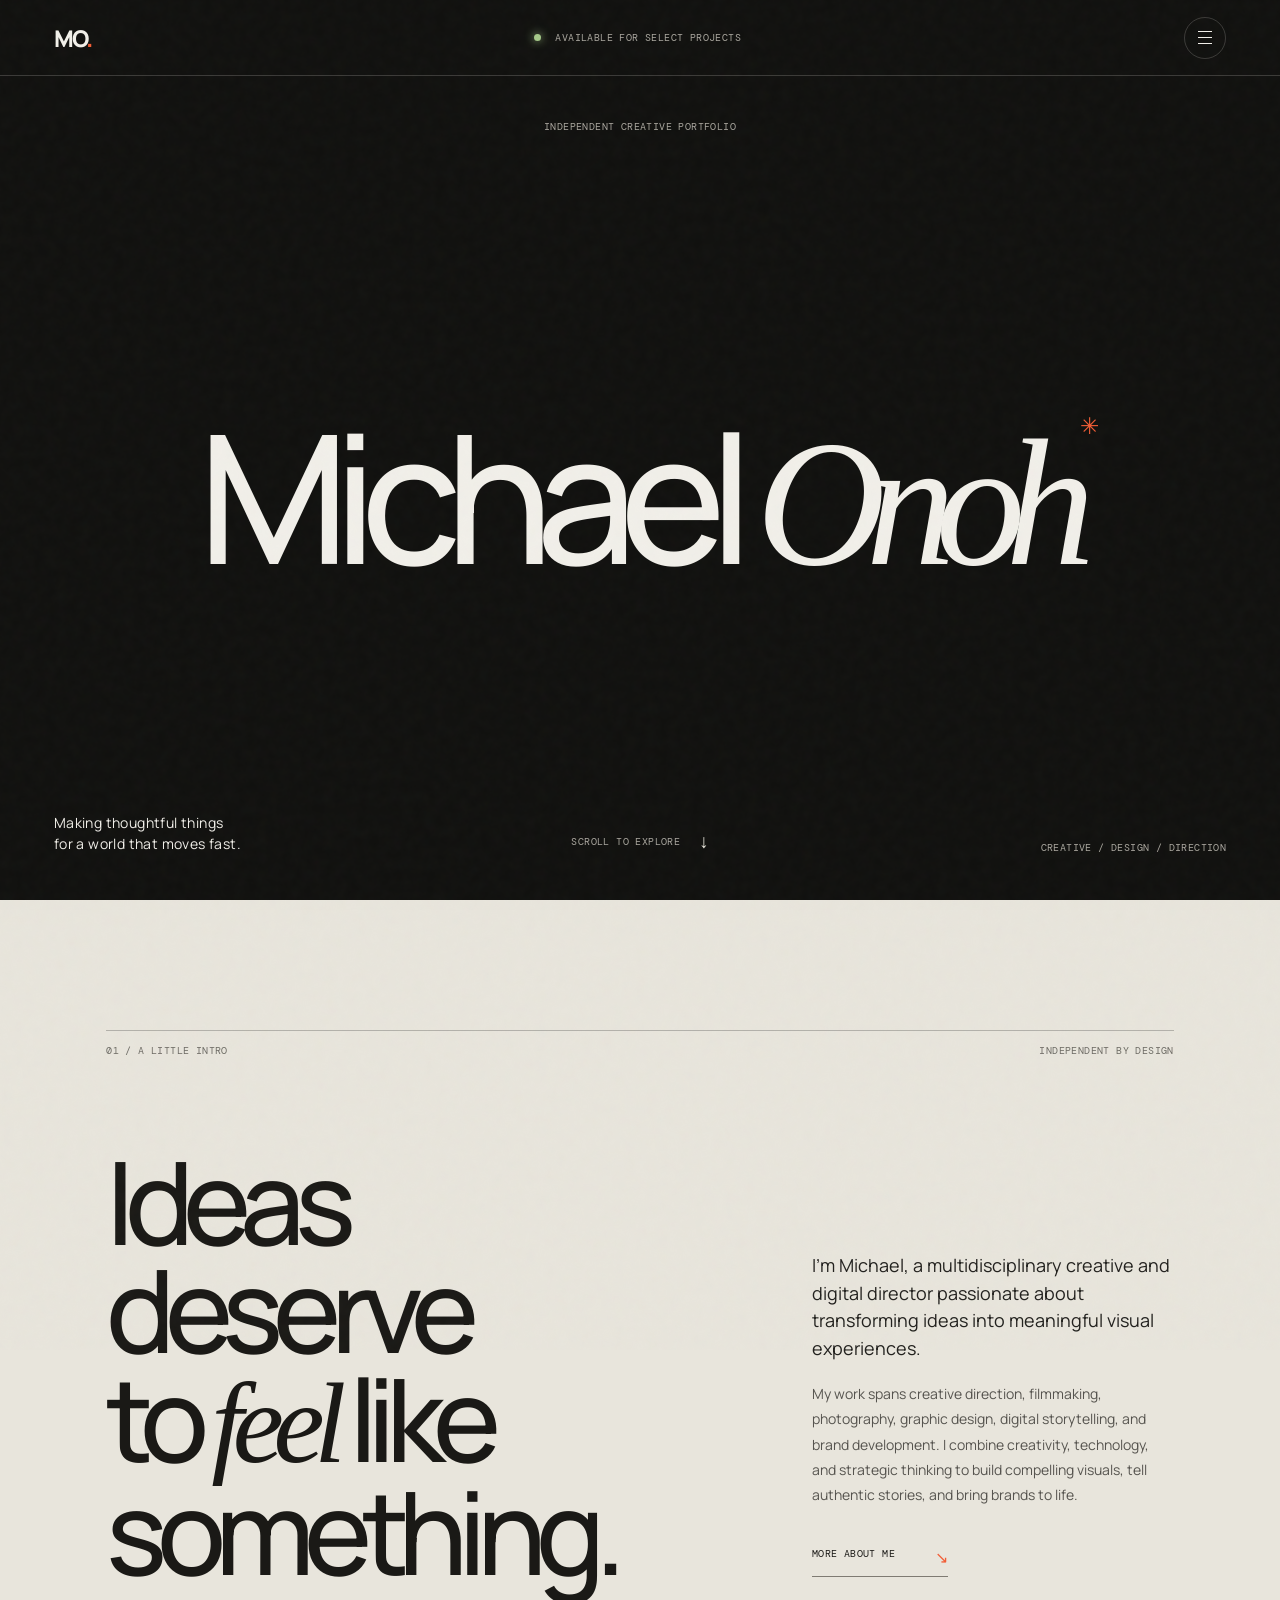
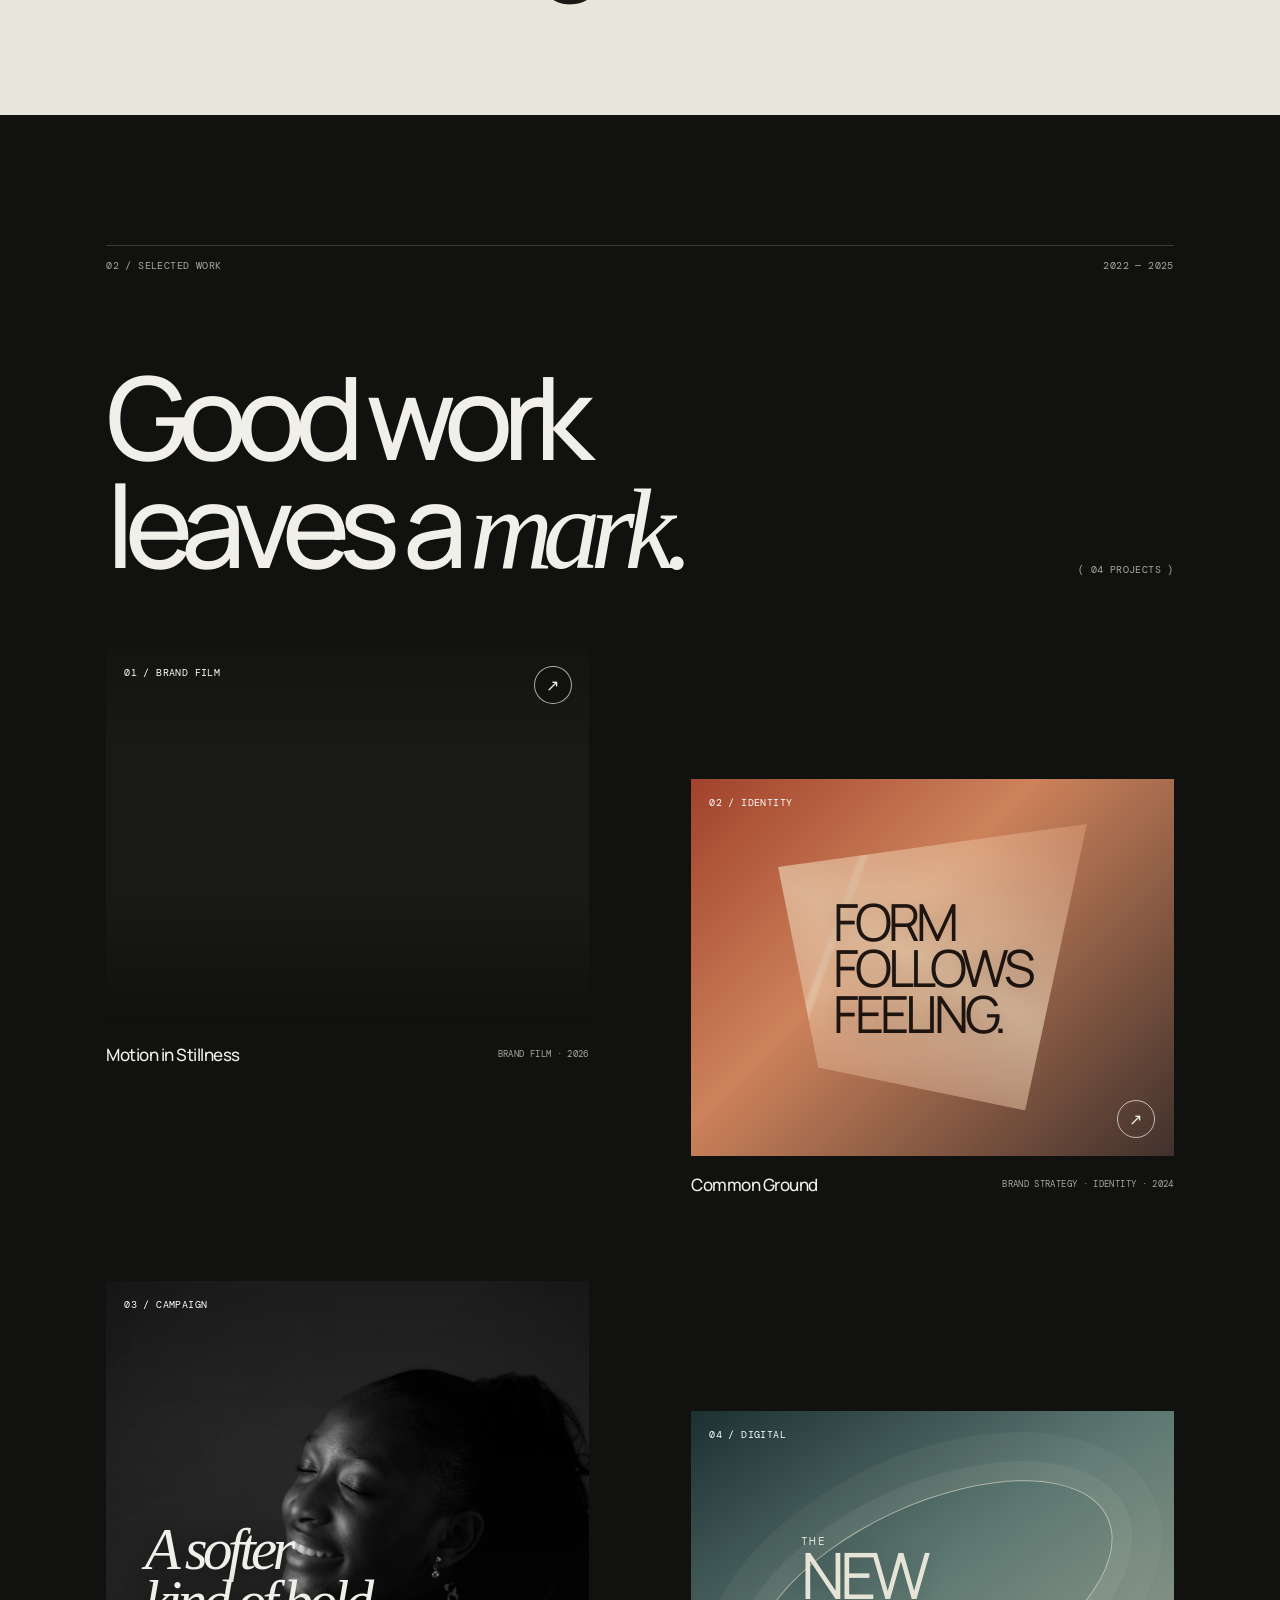
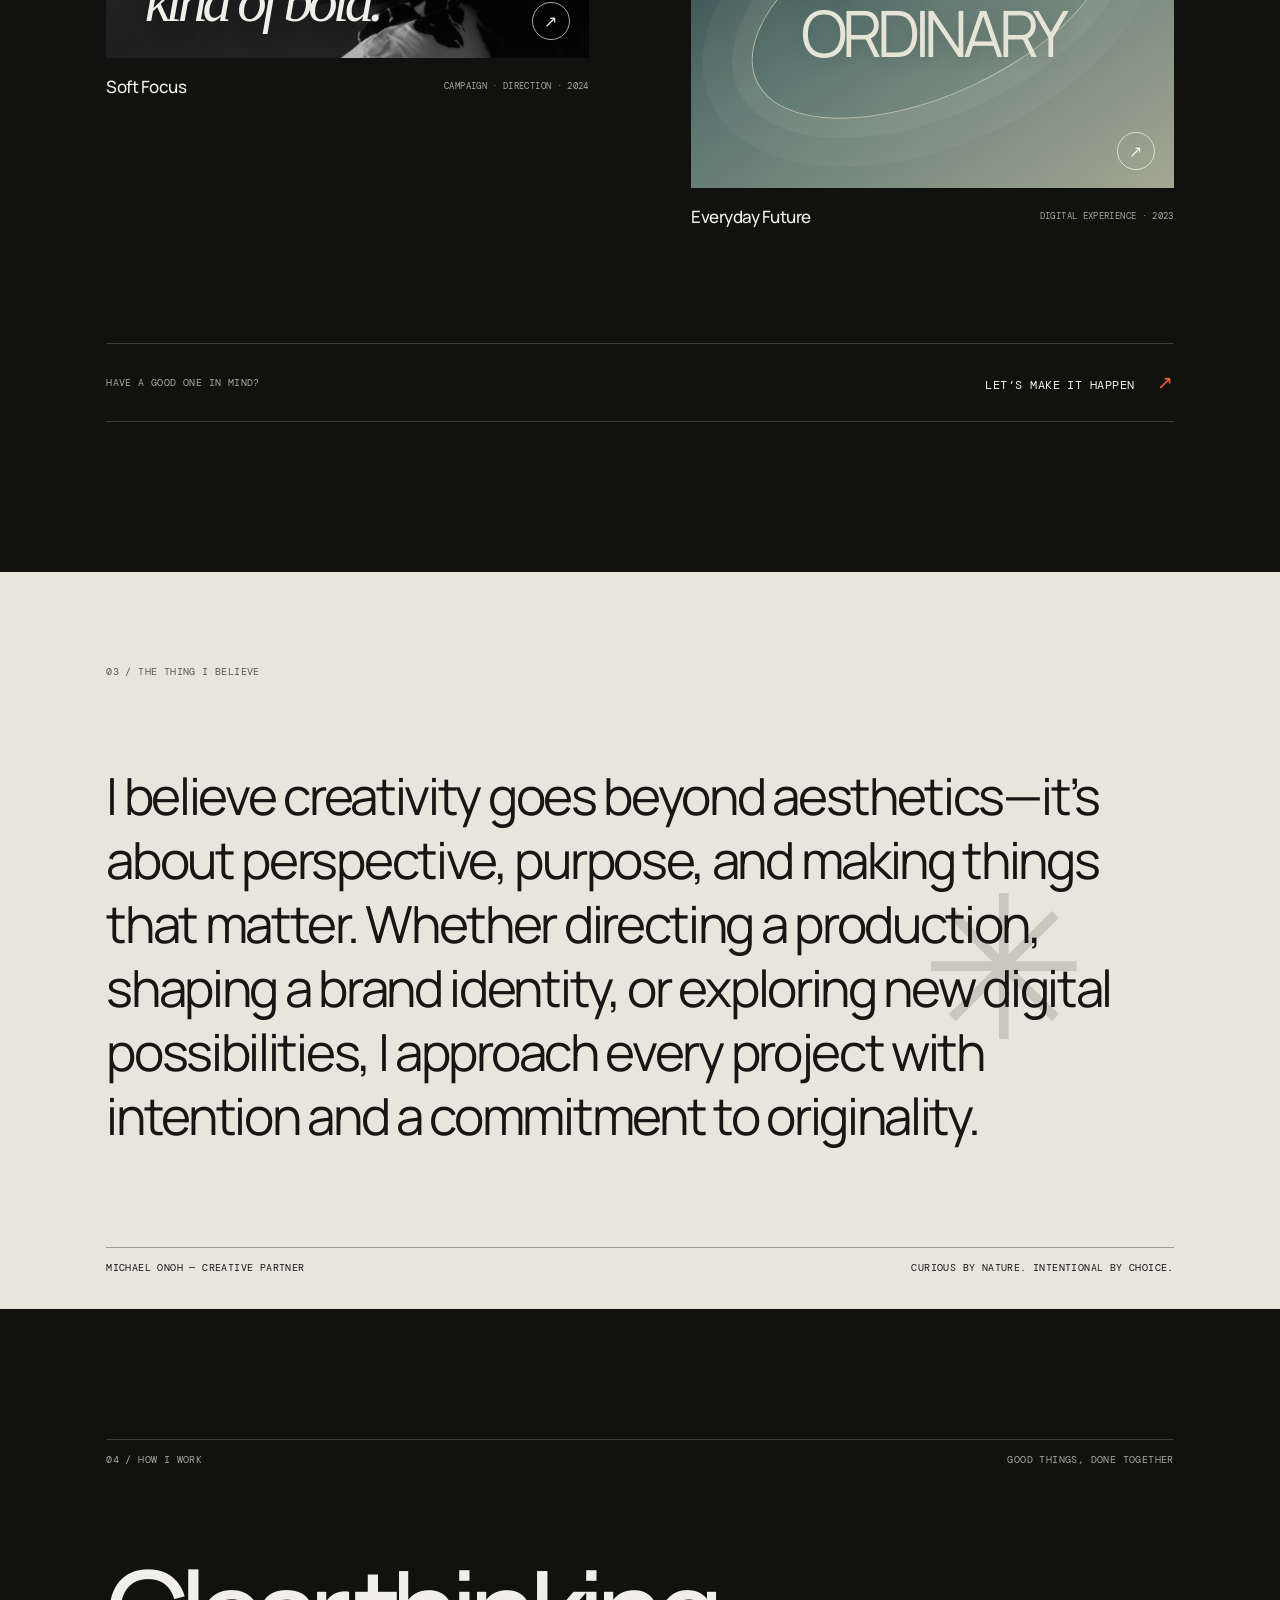
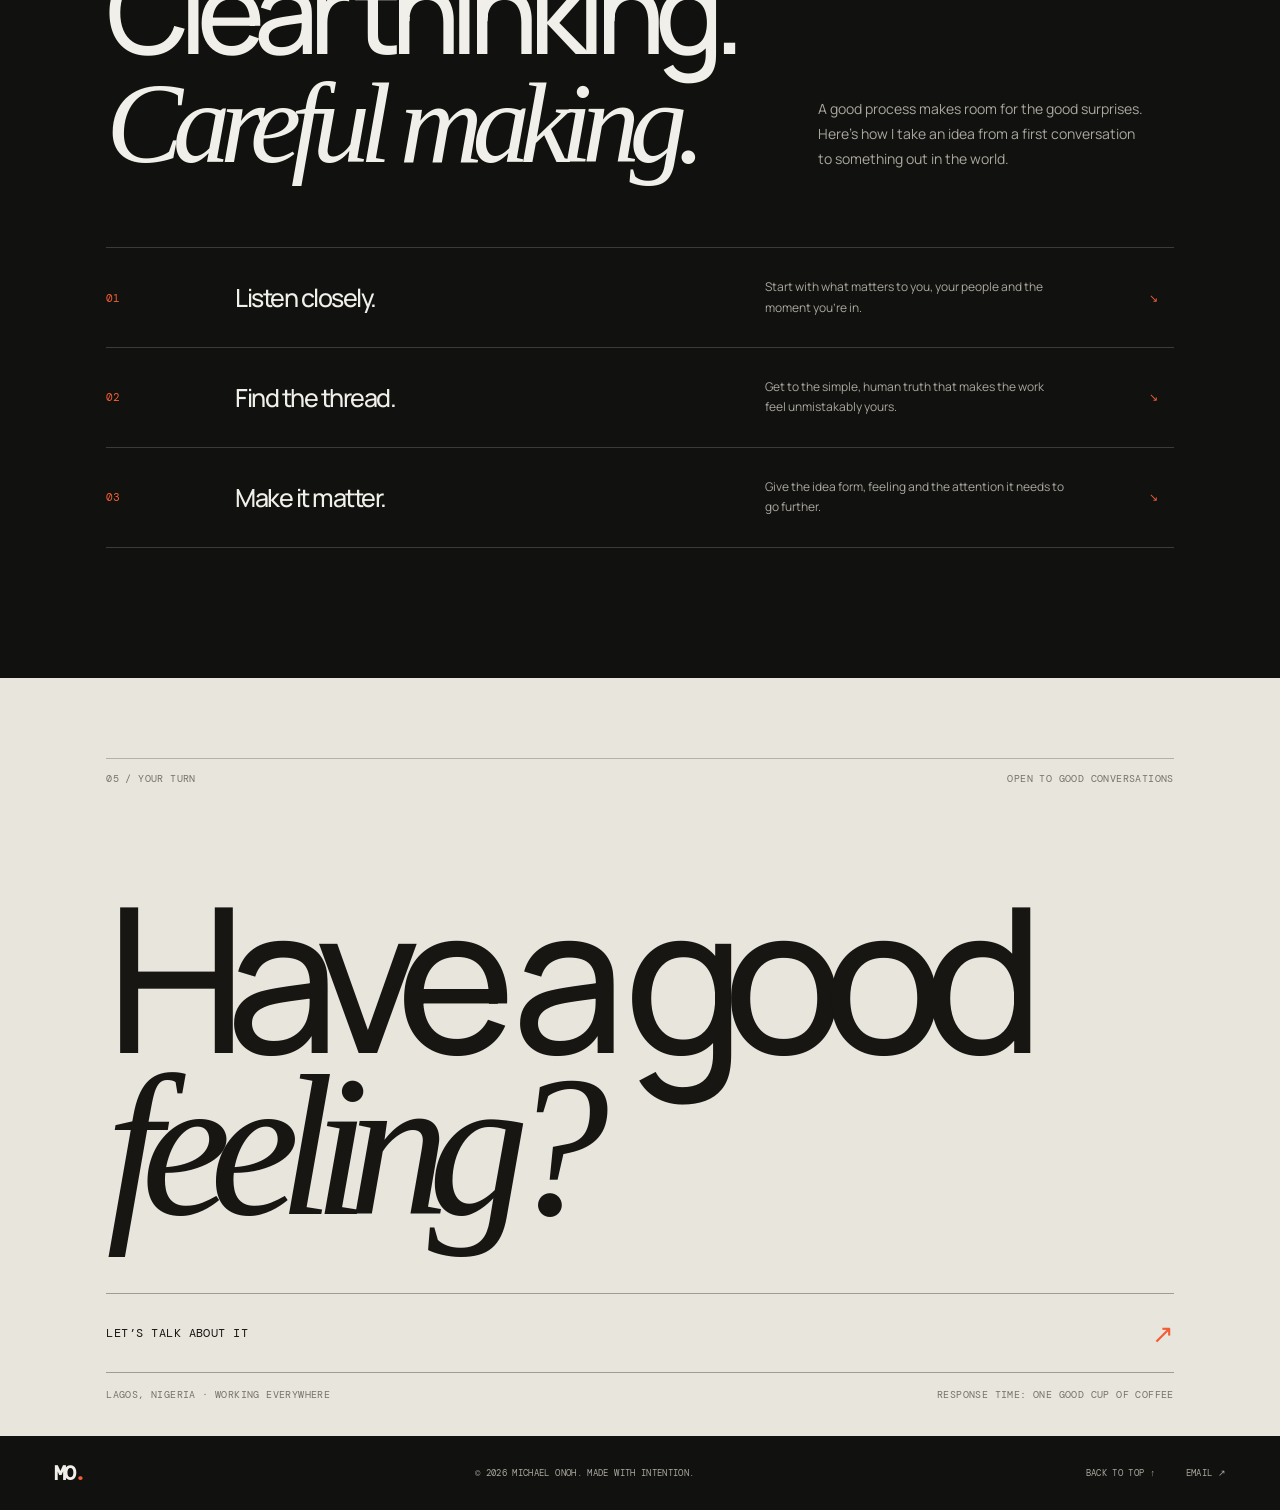
==== commit 3df9dcb7: "Rotate the final campaign portraits upright" ====
--- a/index.html
+++ b/index.html
@@ -74,7 +74,7 @@
       <div class="project-grid">
         <article class="project project-large reveal"><div class="project-image image-one"><video id="brandFilmPlayer" class="project-video" autoplay muted playsinline preload="auto" poster="https://raw.githubusercontent.com/Yeoflagosdev/Michael-Onoh-/main/hero-frame-3.jpg"><source src="brand-film/Ninthgrid - HandBrake 1.mp4" type="video/mp4"></video><span class="image-tag">01 / BRAND FILM</span><a class="project-arrow instagram-arrow" href="https://www.instagram.com/fiveone.agency/" target="_blank" rel="noopener noreferrer" aria-label="View Motion in Stillness on Instagram">↗</a></div><div class="project-info"><h3>Motion in Stillness</h3><span>BRAND FILM · 2026</span></div></article>
         <article class="project project-offset reveal"><div class="project-image image-two"><div class="image-word image-word-small">FORM<br>FOLLOWS<br>FEELING.</div><span class="image-tag">02 / IDENTITY</span><a class="project-arrow" href="#contact" aria-label="Ask about Common Ground">↗</a></div><div class="project-info"><h3>Common Ground</h3><span>BRAND STRATEGY · IDENTITY · 2024</span></div></article>
-        <article class="project reveal"><div class="project-image image-three campaign-cover"><div class="campaign-gallery"><div class="campaign-track"><div class="campaign-slide"><img src="campaign-gallery-v2/campaign-01.jpg" alt="Purple-tagged portrait" decoding="async"></div><div class="campaign-slide"><img src="campaign-gallery-v2/campaign-02.jpg" alt="Poise in every frame portrait 1" decoding="async"></div><div class="campaign-slide"><img src="campaign-gallery-v2/campaign-03.jpg" alt="Poise in every frame portrait 2" decoding="async"></div><div class="campaign-slide"><img src="campaign-gallery-v2/campaign-04.jpg" alt="Poise in every frame portrait 3" decoding="async"></div><div class="campaign-slide"><img src="campaign-gallery-v2/campaign-05.jpg" alt="Founded in the mysteries of love portrait 1" decoding="async"></div><div class="campaign-slide"><img src="campaign-gallery-v2/campaign-06.jpg" alt="Founded in the mysteries of love portrait 2" decoding="async"></div><div class="campaign-slide"><img src="campaign-gallery-v2/campaign-07.jpg" alt="Captured from heaven graduation portrait" decoding="async"></div><div class="campaign-slide"><img src="campaign-gallery-v2/campaign-08.jpg" alt="Portrait photograph" decoding="async"></div><div class="campaign-slide"><img src="campaign-gallery-v2/campaign-09.jpg" alt="Find Me Beautiful editorial portrait" decoding="async"></div><div class="campaign-slide"><img src="campaign-gallery-v2/campaign-10.jpg" alt="Wine up for brighter days portrait" decoding="async"></div><div class="campaign-slide"><img src="campaign-gallery-v2/campaign-11.jpg" alt="Canon portrait 1" decoding="async"></div><div class="campaign-slide"><img src="campaign-gallery-v2/campaign-12.jpg" alt="Canon portrait 2" decoding="async"></div><div class="campaign-slide"><img src="campaign-gallery-v2/campaign-13.jpg" alt="Canon portrait 3" decoding="async"></div><div class="campaign-slide"><img src="campaign-gallery-v2/campaign-14.jpg" alt="Canon portrait 4" decoding="async"></div><div class="campaign-slide"><img src="campaign-gallery-v2/campaign-15.jpg" alt="Portrait photograph" decoding="async"></div></div></div><div class="image-word italic-word campaign-title">A softer<br>kind of bold.</div><span class="image-tag campaign-tag">03 / CAMPAIGN</span><a class="project-arrow" href="#contact" aria-label="Ask about Soft Focus">↗</a></div><div class="project-info"><h3>Soft Focus</h3><span>CAMPAIGN · DIRECTION · 2024</span></div></article>
+        <article class="project reveal"><div class="project-image image-three campaign-cover"><div class="campaign-gallery"><div class="campaign-track"><div class="campaign-slide"><img src="campaign-gallery-v2/campaign-01.jpg" alt="Purple-tagged portrait" decoding="async"></div><div class="campaign-slide"><img src="campaign-gallery-v2/campaign-02.jpg" alt="Poise in every frame portrait 1" decoding="async"></div><div class="campaign-slide"><img src="campaign-gallery-v2/campaign-03.jpg" alt="Poise in every frame portrait 2" decoding="async"></div><div class="campaign-slide"><img src="campaign-gallery-v2/campaign-04.jpg" alt="Poise in every frame portrait 3" decoding="async"></div><div class="campaign-slide"><img src="campaign-gallery-v2/campaign-05.jpg" alt="Founded in the mysteries of love portrait 1" decoding="async"></div><div class="campaign-slide"><img src="campaign-gallery-v2/campaign-06.jpg" alt="Founded in the mysteries of love portrait 2" decoding="async"></div><div class="campaign-slide"><img src="campaign-gallery-v2/campaign-07.jpg" alt="Captured from heaven graduation portrait" decoding="async"></div><div class="campaign-slide"><img src="campaign-gallery-v2/campaign-08.jpg" alt="Portrait photograph" decoding="async"></div><div class="campaign-slide"><img src="campaign-gallery-v2/campaign-09.jpg" alt="Find Me Beautiful editorial portrait" decoding="async"></div><div class="campaign-slide"><img src="campaign-gallery-v2/campaign-10.jpg" alt="Wine up for brighter days portrait" decoding="async"></div><div class="campaign-slide"><img src="campaign-gallery-v3/campaign-11.jpg" alt="Canon portrait 1" decoding="async"></div><div class="campaign-slide"><img src="campaign-gallery-v3/campaign-12.jpg" alt="Canon portrait 2" decoding="async"></div><div class="campaign-slide"><img src="campaign-gallery-v3/campaign-13.jpg" alt="Canon portrait 3" decoding="async"></div><div class="campaign-slide"><img src="campaign-gallery-v3/campaign-14.jpg" alt="Canon portrait 4" decoding="async"></div><div class="campaign-slide"><img src="campaign-gallery-v2/campaign-15.jpg" alt="Portrait photograph" decoding="async"></div></div></div><div class="image-word italic-word campaign-title">A softer<br>kind of bold.</div><span class="image-tag campaign-tag">03 / CAMPAIGN</span><a class="project-arrow" href="#contact" aria-label="Ask about Soft Focus">↗</a></div><div class="project-info"><h3>Soft Focus</h3><span>CAMPAIGN · DIRECTION · 2024</span></div></article>
         <article class="project project-offset reveal"><div class="project-image image-four"><div class="image-word number-word"><span>THE</span>NEW<br>ORDINARY</div><span class="image-tag">04 / DIGITAL</span><a class="project-arrow" href="#contact" aria-label="Ask about Everyday Future">↗</a></div><div class="project-info"><h3>Everyday Future</h3><span>DIGITAL EXPERIENCE · 2023</span></div></article>
       </div>
       <a class="all-work" href="#contact"><span>HAVE A GOOD ONE IN MIND?</span><b>LET’S MAKE IT HAPPEN <i>↗</i></b></a>
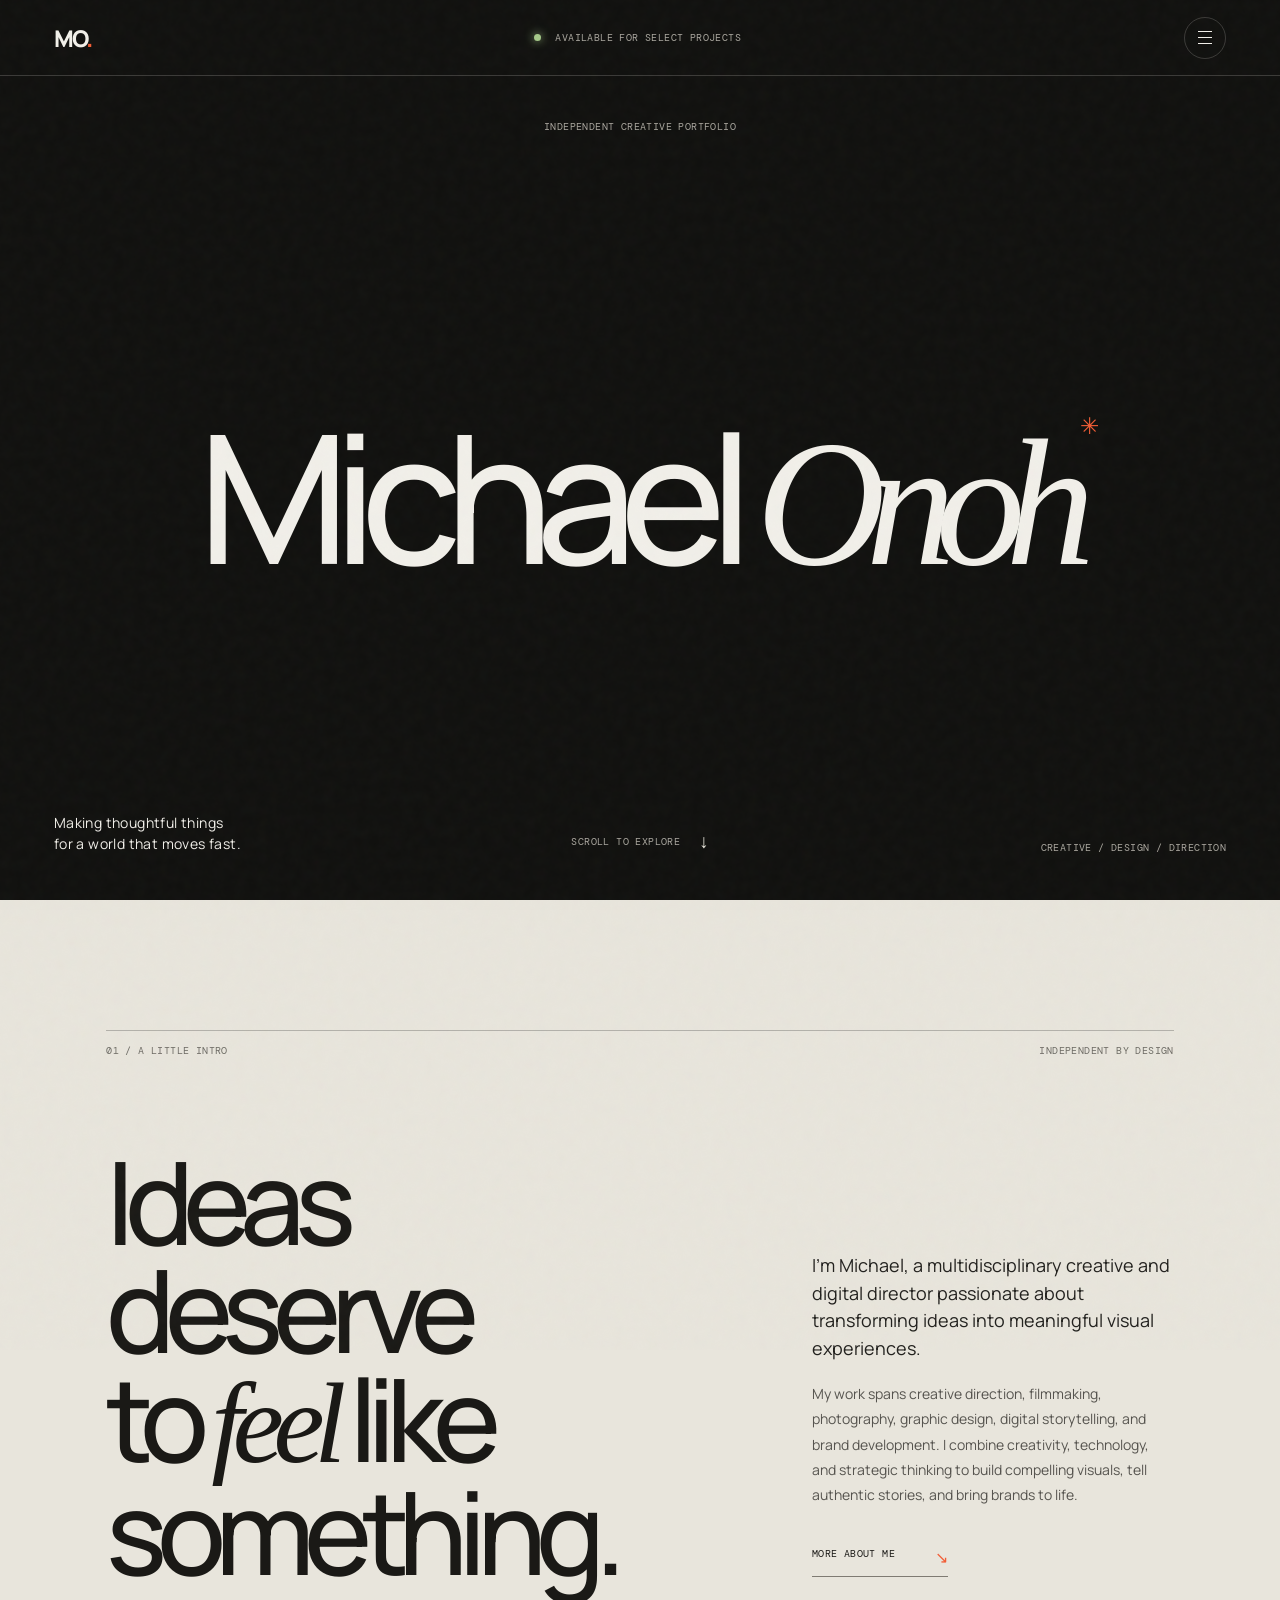
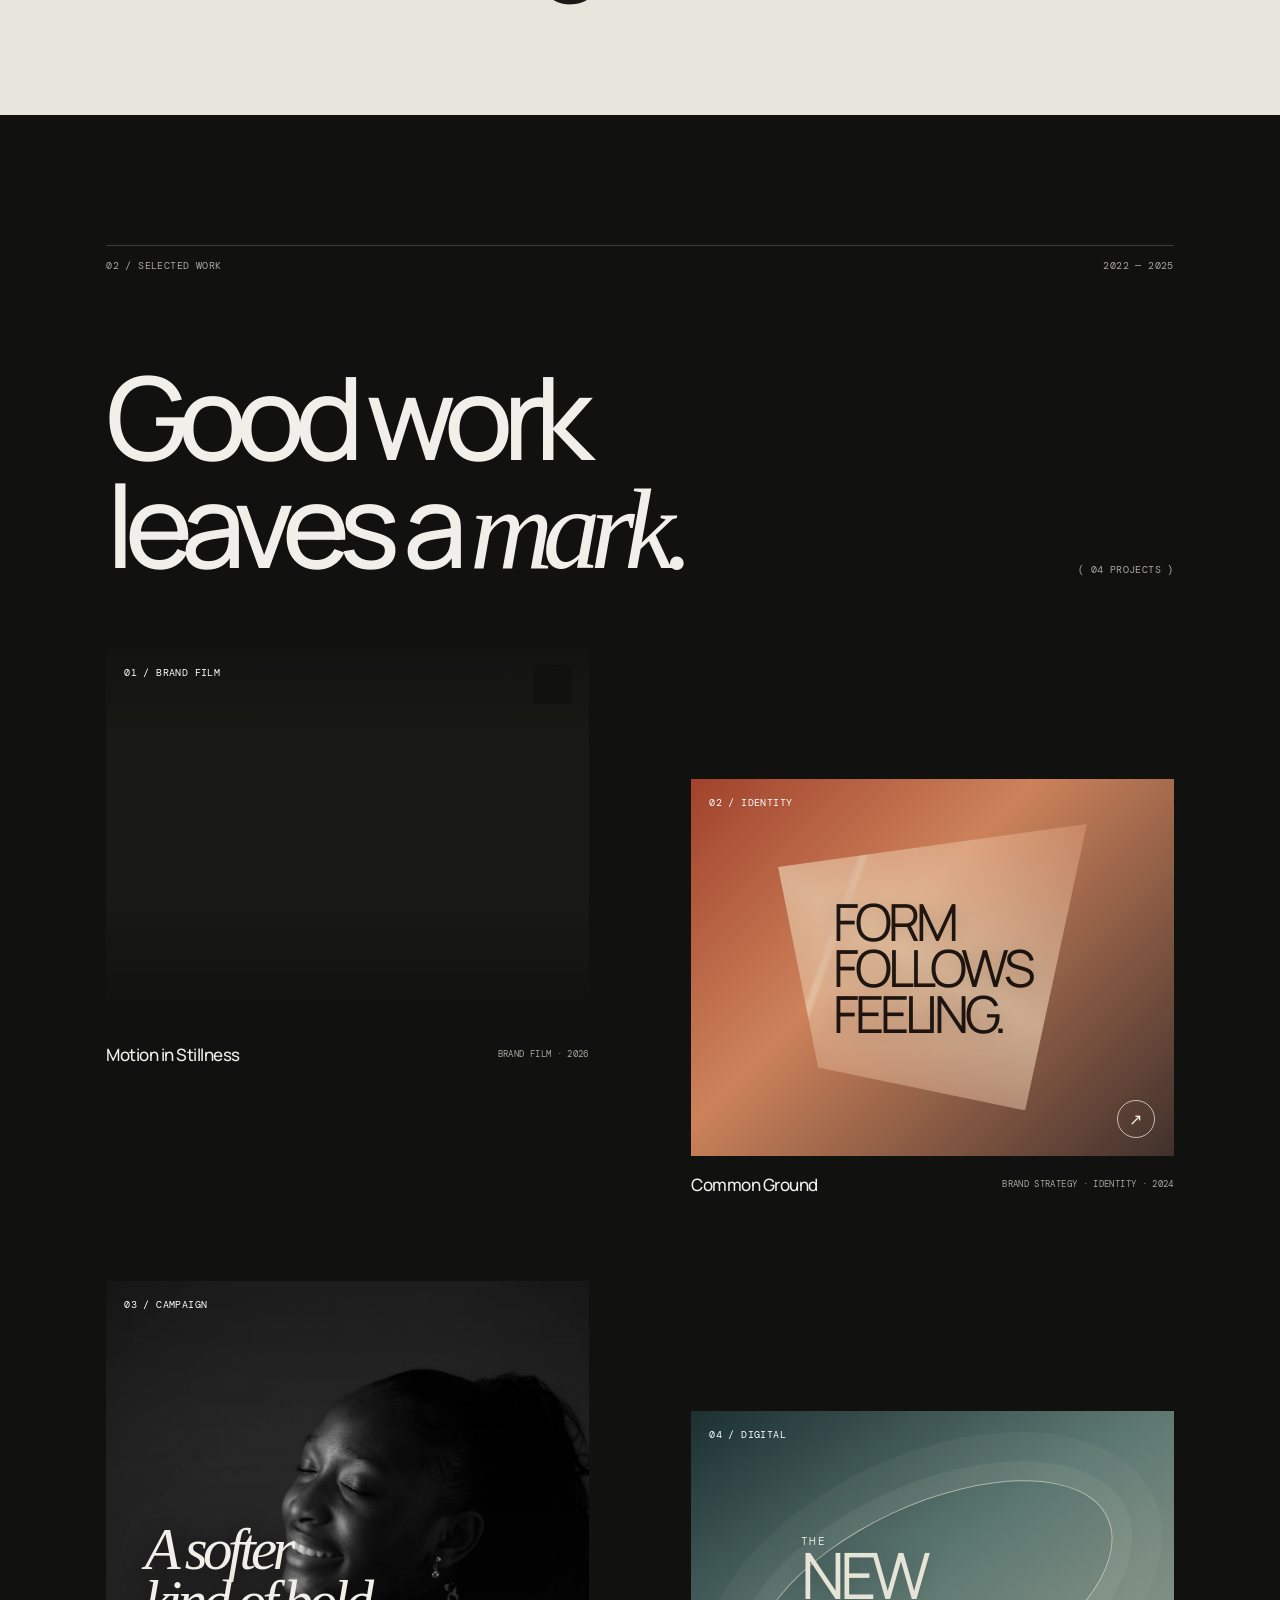
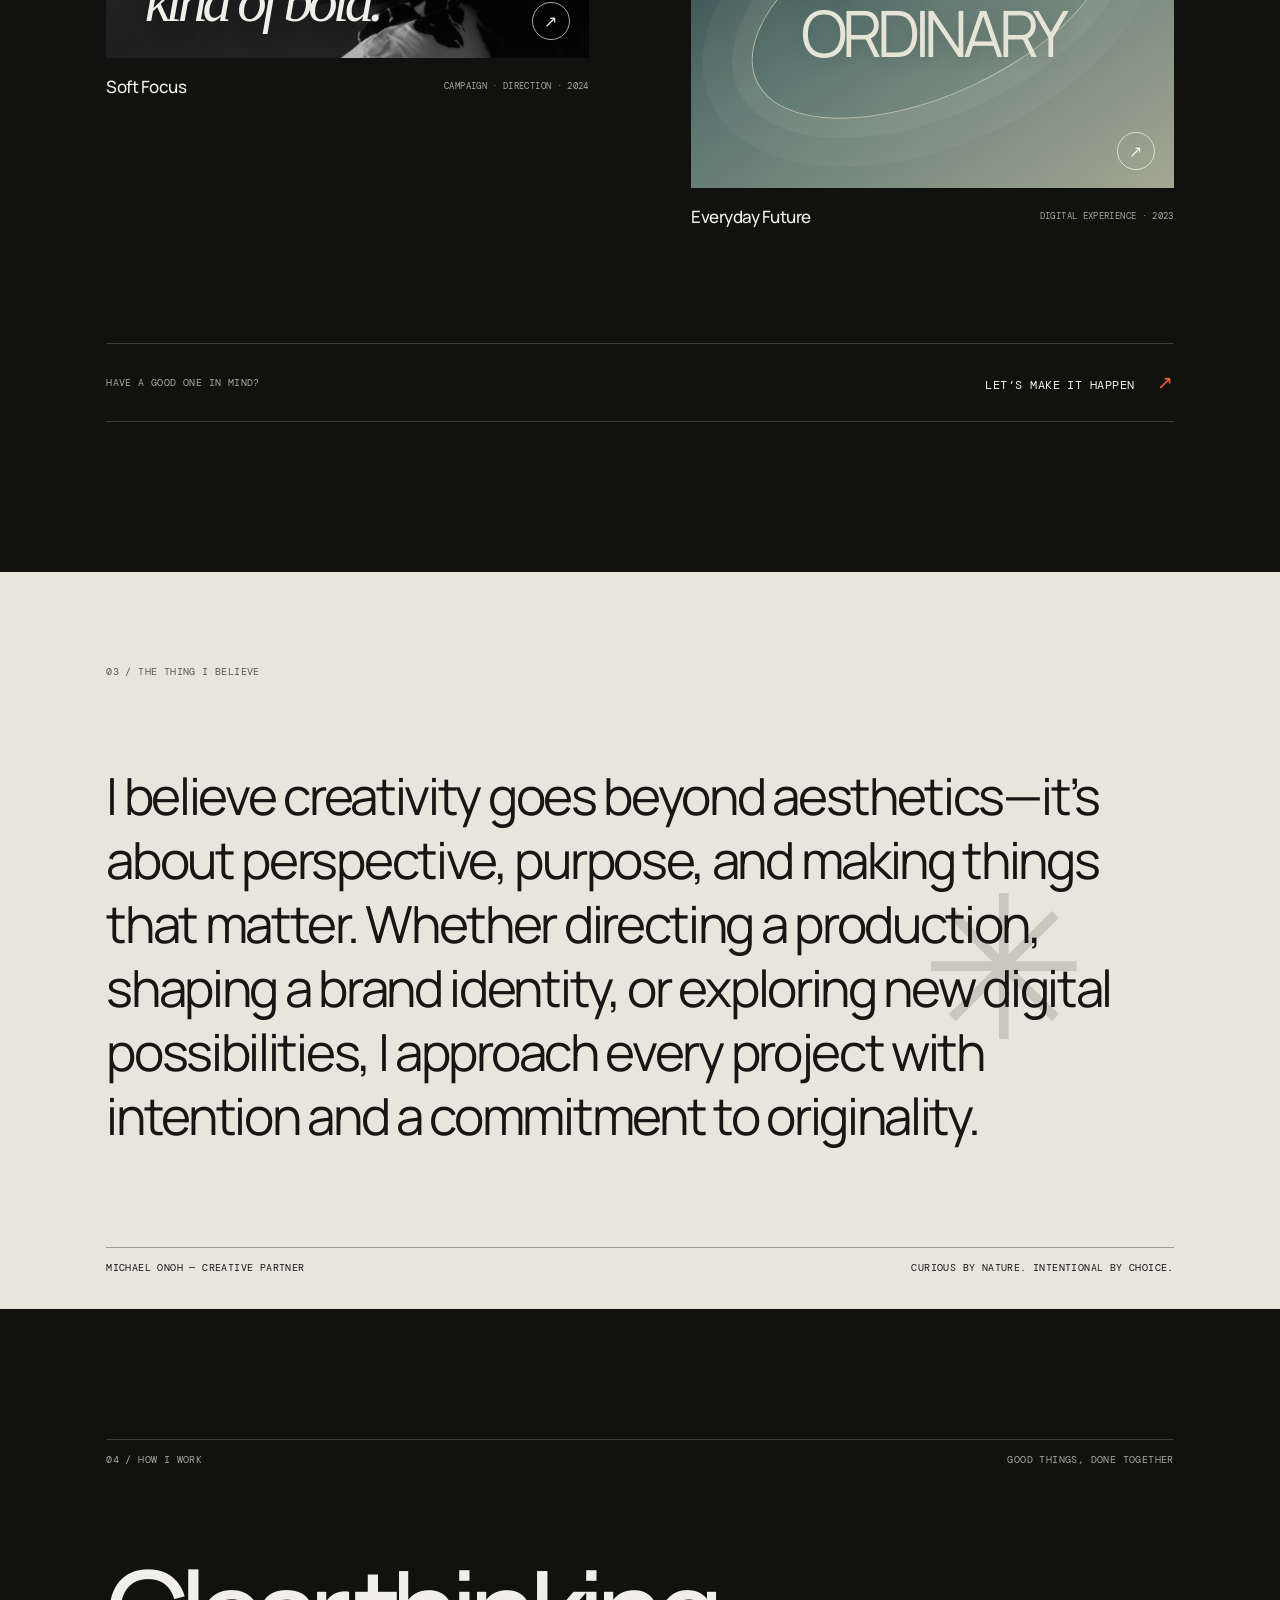
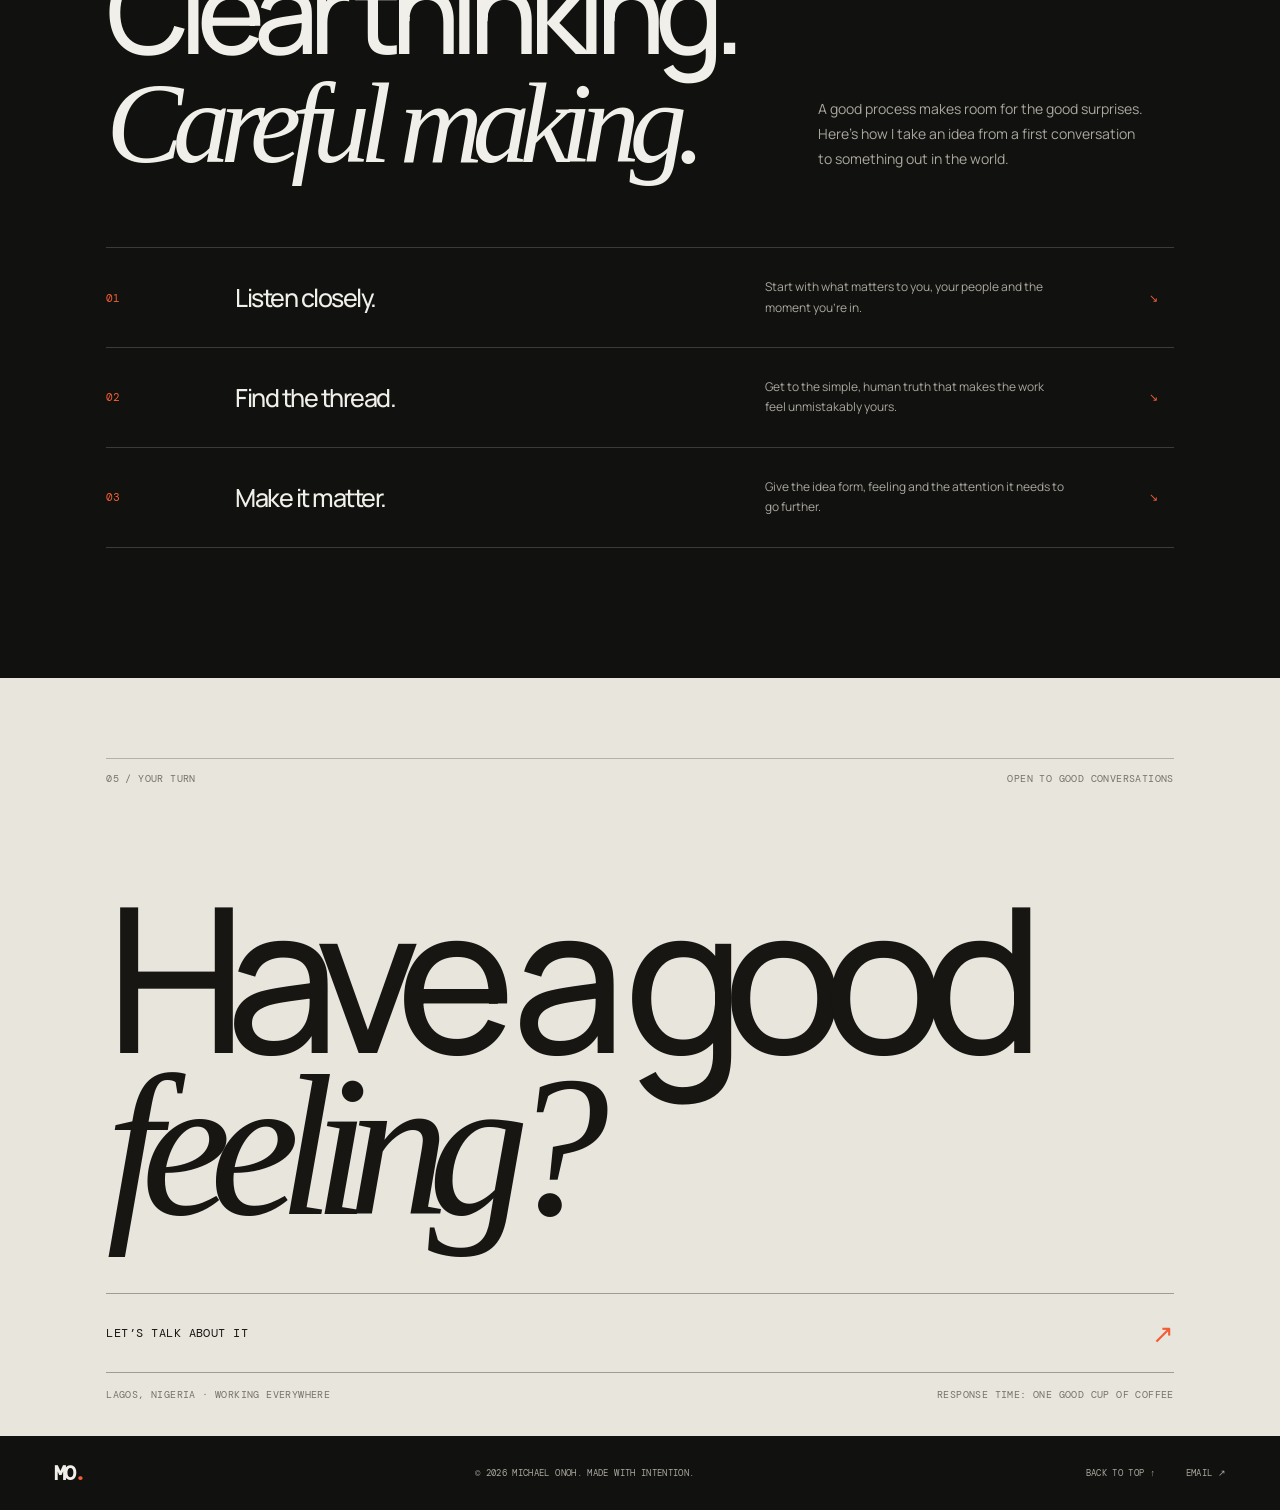
==== commit 220f0784: "Refresh rotated portrait image URLs" ====
--- a/index.html
+++ b/index.html
@@ -74,7 +74,7 @@
       <div class="project-grid">
         <article class="project project-large reveal"><div class="project-image image-one"><video id="brandFilmPlayer" class="project-video" autoplay muted playsinline preload="auto" poster="https://raw.githubusercontent.com/Yeoflagosdev/Michael-Onoh-/main/hero-frame-3.jpg"><source src="brand-film/Ninthgrid - HandBrake 1.mp4" type="video/mp4"></video><span class="image-tag">01 / BRAND FILM</span><a class="project-arrow instagram-arrow" href="https://www.instagram.com/fiveone.agency/" target="_blank" rel="noopener noreferrer" aria-label="View Motion in Stillness on Instagram">↗</a></div><div class="project-info"><h3>Motion in Stillness</h3><span>BRAND FILM · 2026</span></div></article>
         <article class="project project-offset reveal"><div class="project-image image-two"><div class="image-word image-word-small">FORM<br>FOLLOWS<br>FEELING.</div><span class="image-tag">02 / IDENTITY</span><a class="project-arrow" href="#contact" aria-label="Ask about Common Ground">↗</a></div><div class="project-info"><h3>Common Ground</h3><span>BRAND STRATEGY · IDENTITY · 2024</span></div></article>
-        <article class="project reveal"><div class="project-image image-three campaign-cover"><div class="campaign-gallery"><div class="campaign-track"><div class="campaign-slide"><img src="campaign-gallery-v2/campaign-01.jpg" alt="Purple-tagged portrait" decoding="async"></div><div class="campaign-slide"><img src="campaign-gallery-v2/campaign-02.jpg" alt="Poise in every frame portrait 1" decoding="async"></div><div class="campaign-slide"><img src="campaign-gallery-v2/campaign-03.jpg" alt="Poise in every frame portrait 2" decoding="async"></div><div class="campaign-slide"><img src="campaign-gallery-v2/campaign-04.jpg" alt="Poise in every frame portrait 3" decoding="async"></div><div class="campaign-slide"><img src="campaign-gallery-v2/campaign-05.jpg" alt="Founded in the mysteries of love portrait 1" decoding="async"></div><div class="campaign-slide"><img src="campaign-gallery-v2/campaign-06.jpg" alt="Founded in the mysteries of love portrait 2" decoding="async"></div><div class="campaign-slide"><img src="campaign-gallery-v2/campaign-07.jpg" alt="Captured from heaven graduation portrait" decoding="async"></div><div class="campaign-slide"><img src="campaign-gallery-v2/campaign-08.jpg" alt="Portrait photograph" decoding="async"></div><div class="campaign-slide"><img src="campaign-gallery-v2/campaign-09.jpg" alt="Find Me Beautiful editorial portrait" decoding="async"></div><div class="campaign-slide"><img src="campaign-gallery-v2/campaign-10.jpg" alt="Wine up for brighter days portrait" decoding="async"></div><div class="campaign-slide"><img src="campaign-gallery-v3/campaign-11.jpg" alt="Canon portrait 1" decoding="async"></div><div class="campaign-slide"><img src="campaign-gallery-v3/campaign-12.jpg" alt="Canon portrait 2" decoding="async"></div><div class="campaign-slide"><img src="campaign-gallery-v3/campaign-13.jpg" alt="Canon portrait 3" decoding="async"></div><div class="campaign-slide"><img src="campaign-gallery-v3/campaign-14.jpg" alt="Canon portrait 4" decoding="async"></div><div class="campaign-slide"><img src="campaign-gallery-v2/campaign-15.jpg" alt="Portrait photograph" decoding="async"></div></div></div><div class="image-word italic-word campaign-title">A softer<br>kind of bold.</div><span class="image-tag campaign-tag">03 / CAMPAIGN</span><a class="project-arrow" href="#contact" aria-label="Ask about Soft Focus">↗</a></div><div class="project-info"><h3>Soft Focus</h3><span>CAMPAIGN · DIRECTION · 2024</span></div></article>
+        <article class="project reveal"><div class="project-image image-three campaign-cover"><div class="campaign-gallery"><div class="campaign-track"><div class="campaign-slide"><img src="campaign-gallery-v2/campaign-01.jpg" alt="Purple-tagged portrait" decoding="async"></div><div class="campaign-slide"><img src="campaign-gallery-v2/campaign-02.jpg" alt="Poise in every frame portrait 1" decoding="async"></div><div class="campaign-slide"><img src="campaign-gallery-v2/campaign-03.jpg" alt="Poise in every frame portrait 2" decoding="async"></div><div class="campaign-slide"><img src="campaign-gallery-v2/campaign-04.jpg" alt="Poise in every frame portrait 3" decoding="async"></div><div class="campaign-slide"><img src="campaign-gallery-v2/campaign-05.jpg" alt="Founded in the mysteries of love portrait 1" decoding="async"></div><div class="campaign-slide"><img src="campaign-gallery-v2/campaign-06.jpg" alt="Founded in the mysteries of love portrait 2" decoding="async"></div><div class="campaign-slide"><img src="campaign-gallery-v2/campaign-07.jpg" alt="Captured from heaven graduation portrait" decoding="async"></div><div class="campaign-slide"><img src="campaign-gallery-v2/campaign-08.jpg" alt="Portrait photograph" decoding="async"></div><div class="campaign-slide"><img src="campaign-gallery-v2/campaign-09.jpg" alt="Find Me Beautiful editorial portrait" decoding="async"></div><div class="campaign-slide"><img src="campaign-gallery-v2/campaign-10.jpg" alt="Wine up for brighter days portrait" decoding="async"></div><div class="campaign-slide"><img src="campaign-gallery-v3/campaign-11.jpg?v=upright-20261111" alt="Canon portrait 1" decoding="async"></div><div class="campaign-slide"><img src="campaign-gallery-v3/campaign-12.jpg?v=upright-20261111" alt="Canon portrait 2" decoding="async"></div><div class="campaign-slide"><img src="campaign-gallery-v3/campaign-13.jpg?v=upright-20261111" alt="Canon portrait 3" decoding="async"></div><div class="campaign-slide"><img src="campaign-gallery-v3/campaign-14.jpg?v=upright-20261111" alt="Canon portrait 4" decoding="async"></div><div class="campaign-slide"><img src="campaign-gallery-v2/campaign-15.jpg" alt="Portrait photograph" decoding="async"></div></div></div><div class="image-word italic-word campaign-title">A softer<br>kind of bold.</div><span class="image-tag campaign-tag">03 / CAMPAIGN</span><a class="project-arrow" href="#contact" aria-label="Ask about Soft Focus">↗</a></div><div class="project-info"><h3>Soft Focus</h3><span>CAMPAIGN · DIRECTION · 2024</span></div></article>
         <article class="project project-offset reveal"><div class="project-image image-four"><div class="image-word number-word"><span>THE</span>NEW<br>ORDINARY</div><span class="image-tag">04 / DIGITAL</span><a class="project-arrow" href="#contact" aria-label="Ask about Everyday Future">↗</a></div><div class="project-info"><h3>Everyday Future</h3><span>DIGITAL EXPERIENCE · 2023</span></div></article>
       </div>
       <a class="all-work" href="#contact"><span>HAVE A GOOD ONE IN MIND?</span><b>LET’S MAKE IT HAPPEN <i>↗</i></b></a>
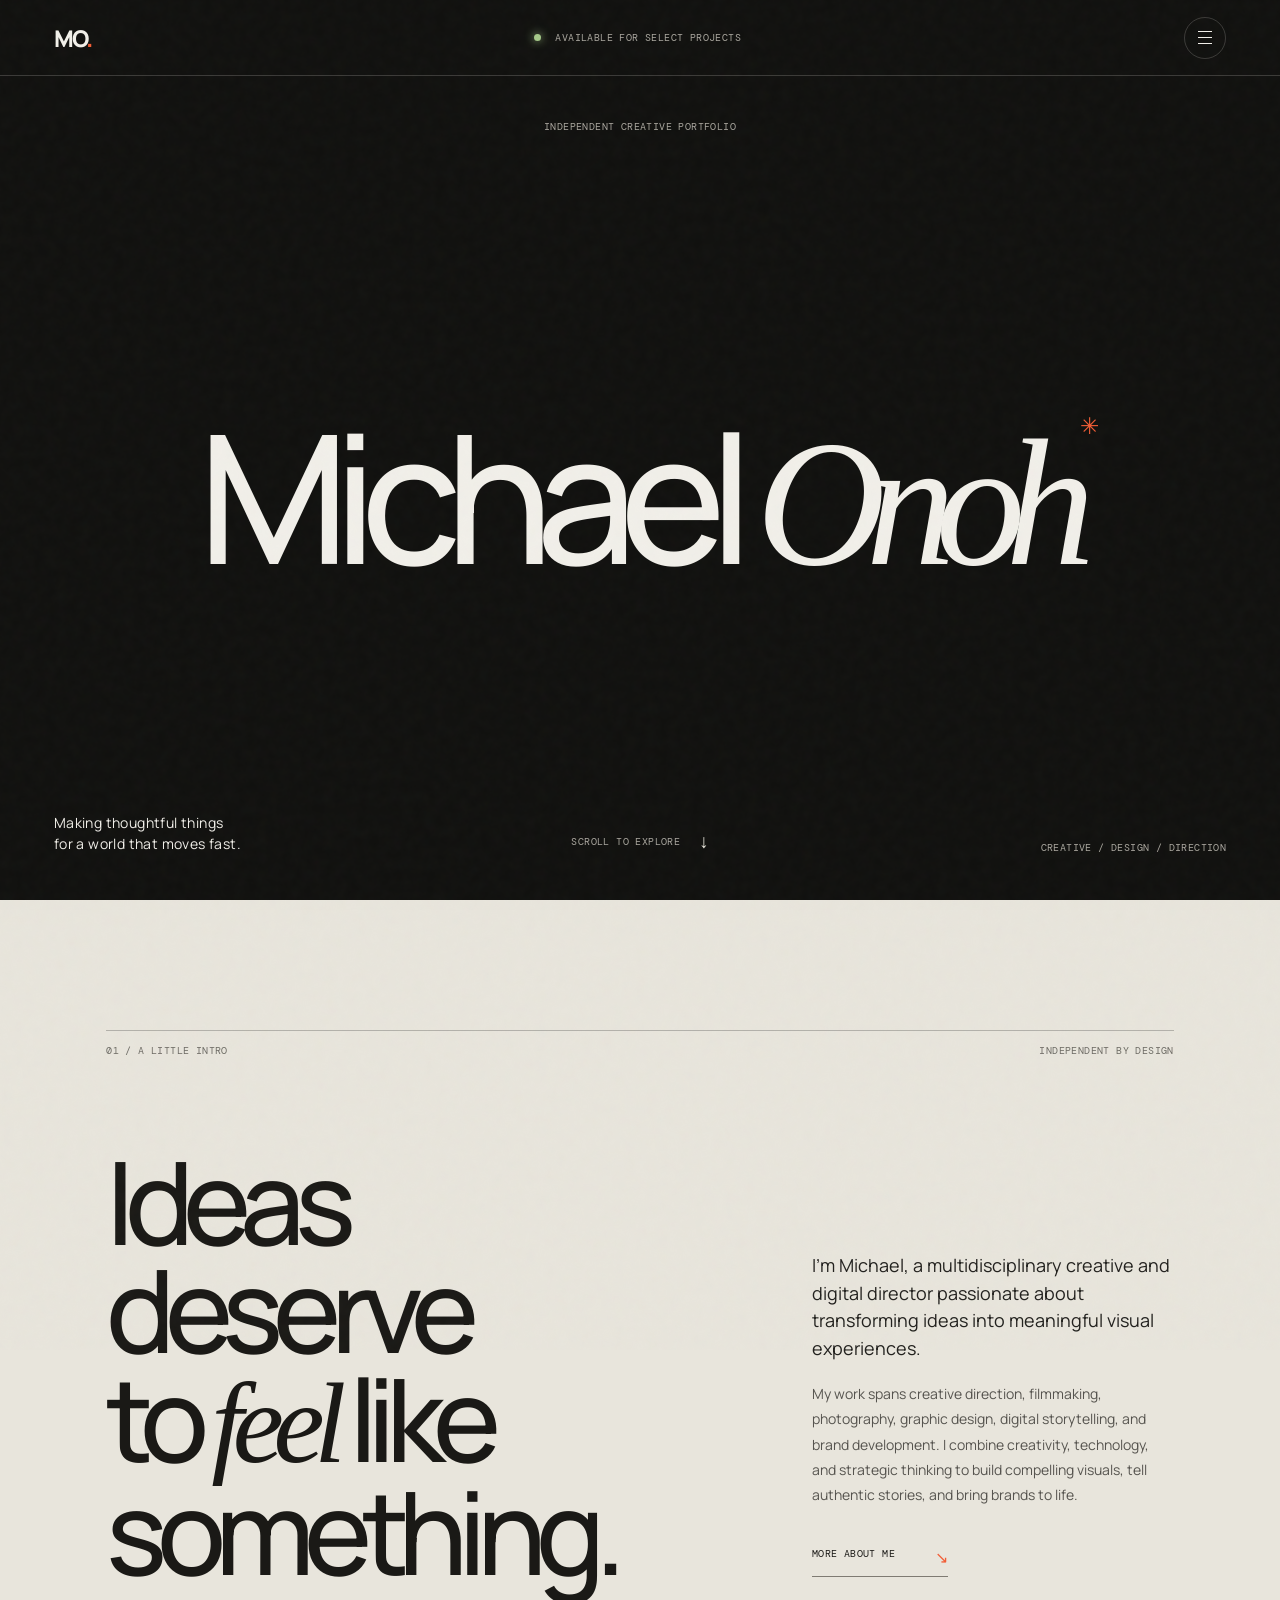
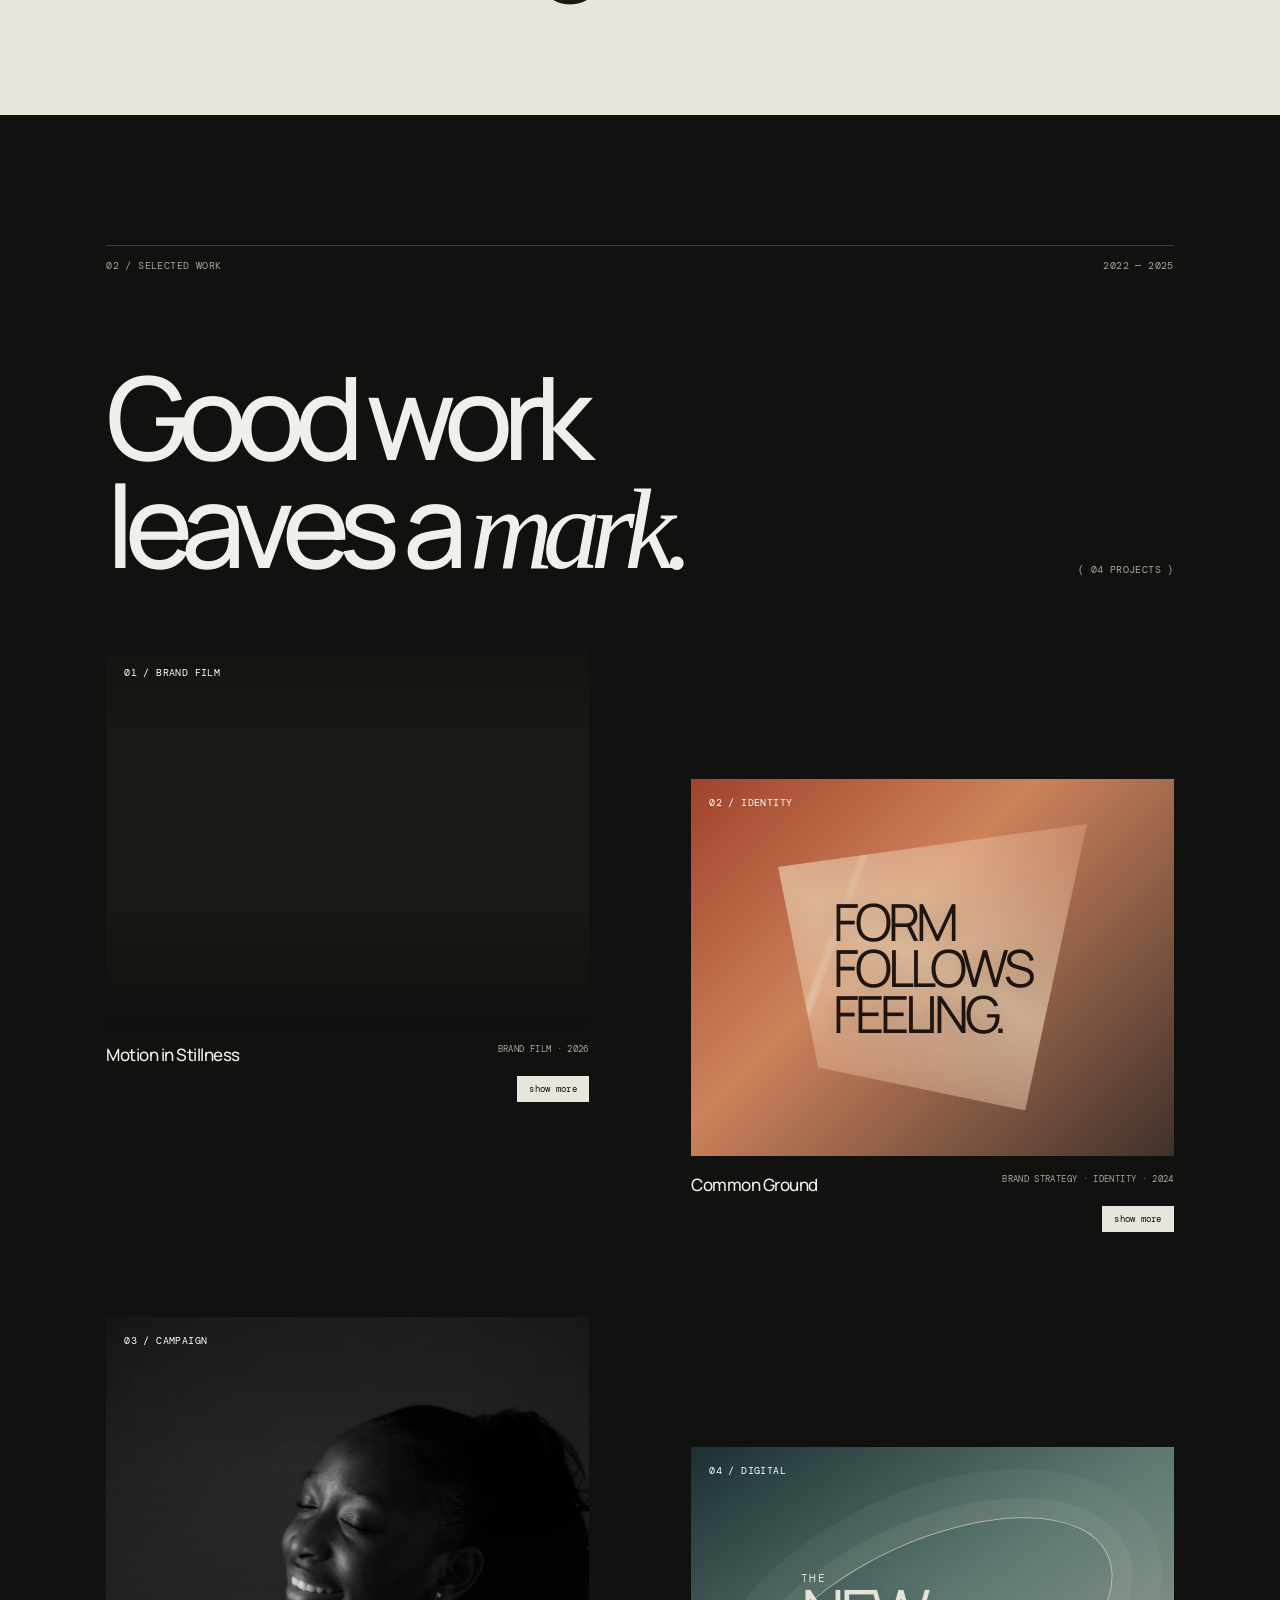
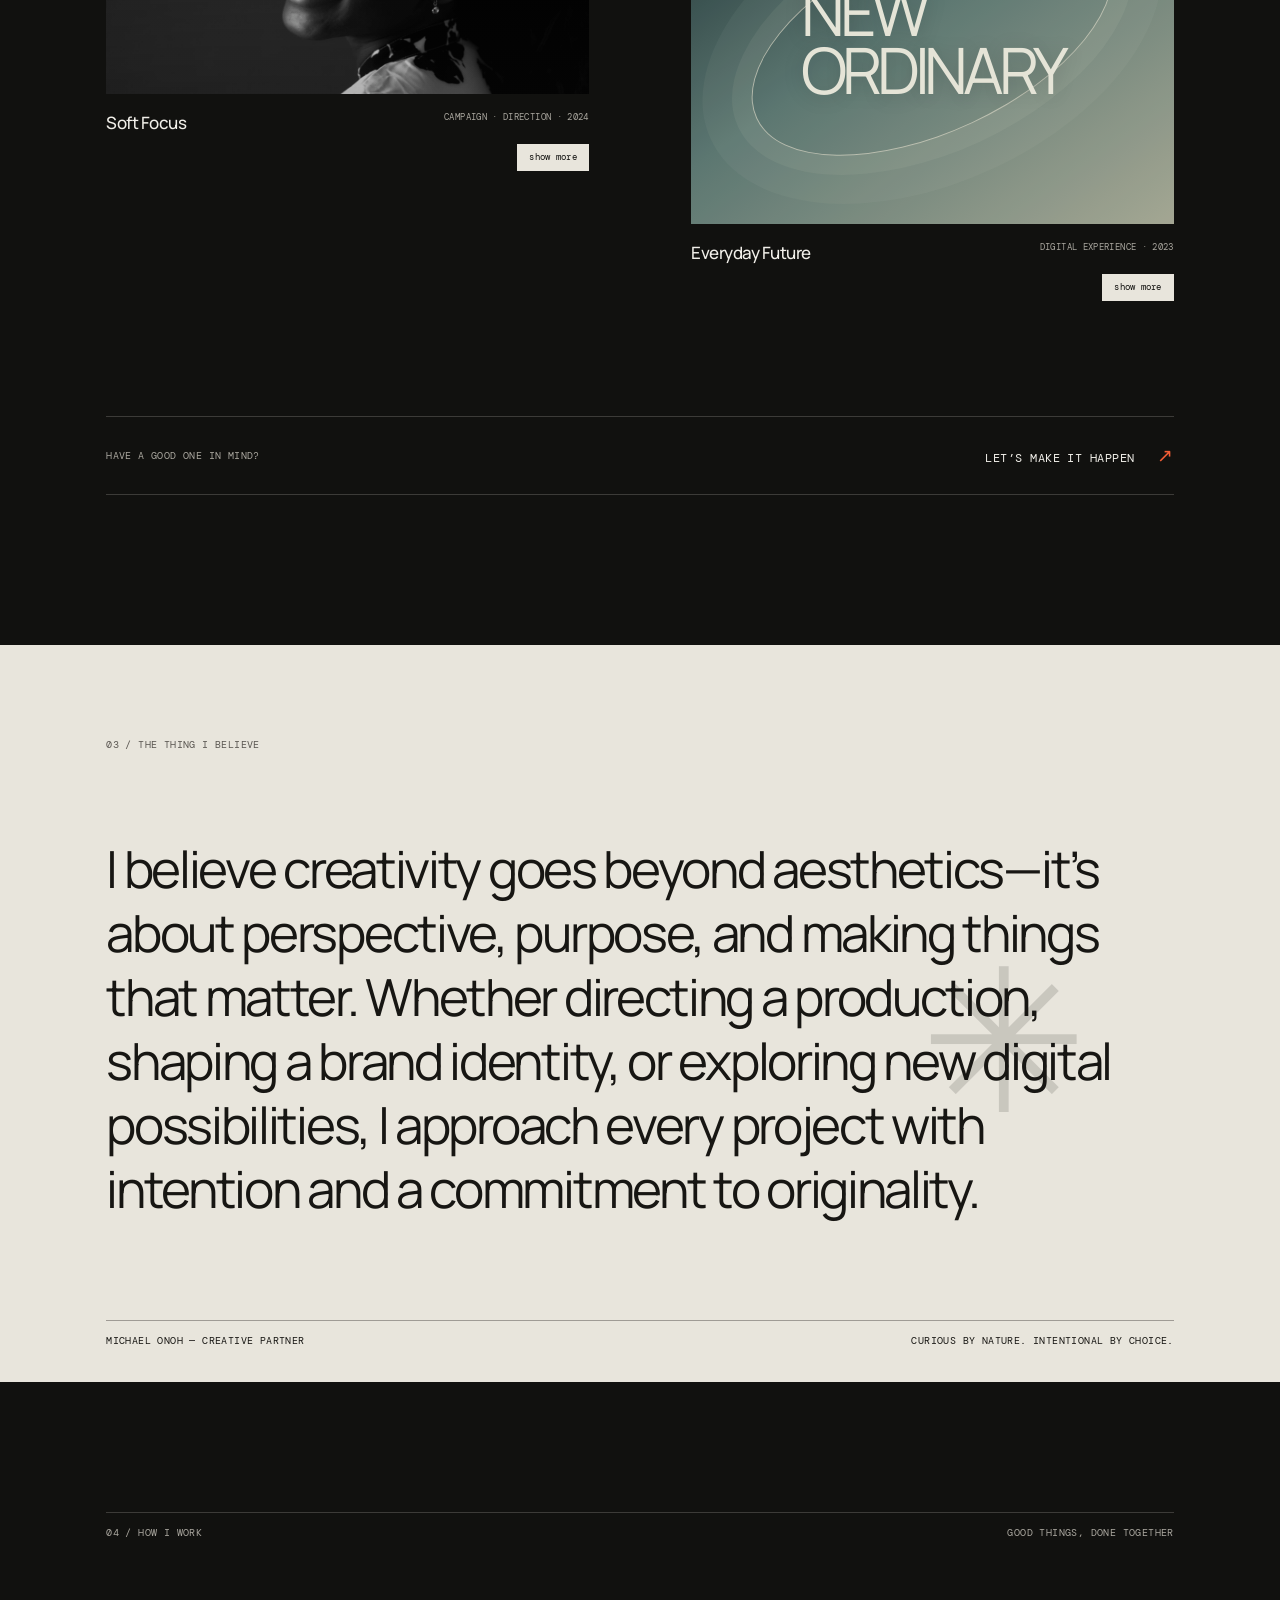
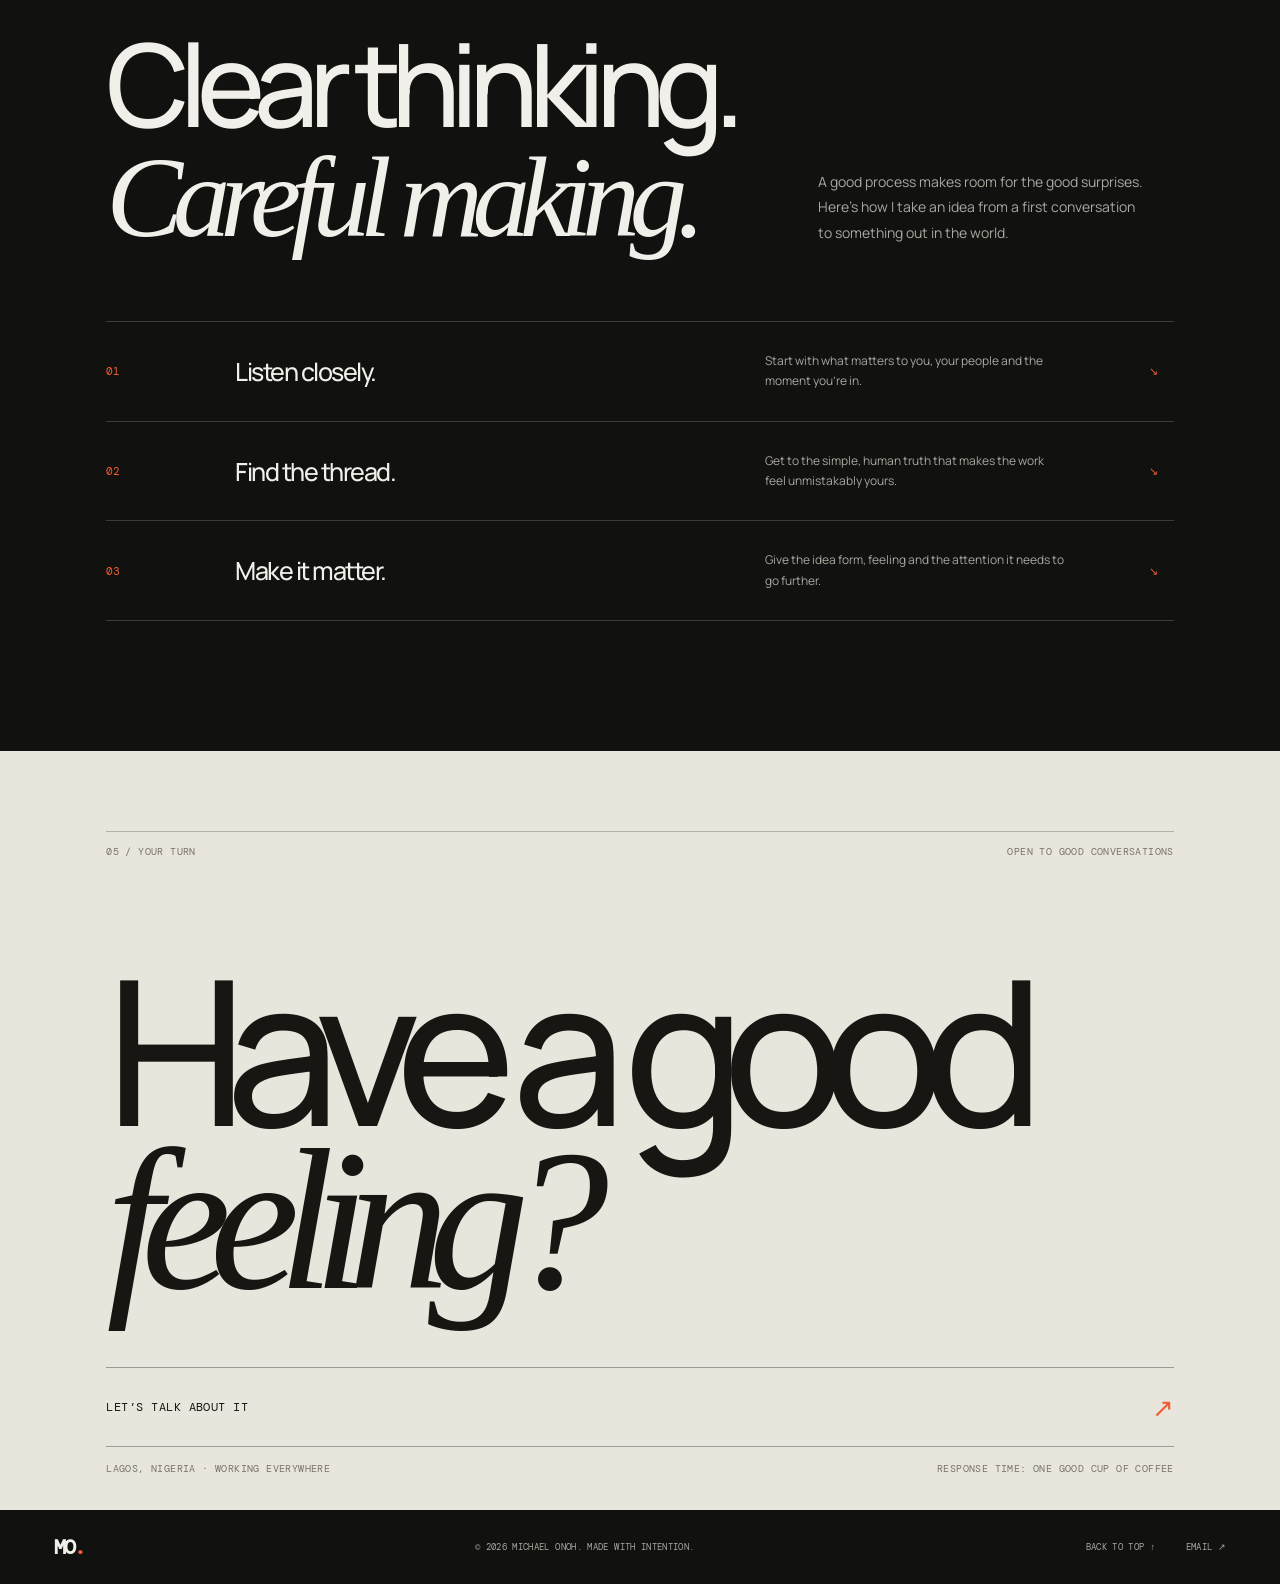
==== commit bf8052bc: "Replace project arrows with show more buttons" ====
--- a/index.html
+++ b/index.html
@@ -15,10 +15,10 @@
     .menu.liquid-active::before{opacity:1;transform:translate(-50%,-50%) scale(var(--liquid-scale,1));animation:menu-liquid 3.4s ease-in-out infinite}
     .menu-meta,.menu-social,.menu a{position:relative;z-index:1}
     @keyframes menu-liquid{0%,100%{border-radius:42% 58% 65% 35% / 51% 43% 57% 49%}50%{border-radius:63% 37% 42% 58% / 45% 61% 39% 55%}}
-    @media (prefers-reduced-motion:reduce){.step-detail:not([hidden]){animation:none}.menu.liquid-active::before{animation:none}}.menu-meta,.menu-social{display:flex;justify-content:space-between;border-bottom:1px solid rgba(0,0,0,.25);padding:14px 0}.menu a{font-size:clamp(40px,8vw,100px);font-weight:600;letter-spacing:-.07em;border-bottom:1px solid rgba(0,0,0,.25);padding:9px 0;display:flex;align-items:center;gap:22px}.menu a small{font-size:10px;letter-spacing:0}.menu a b{font-size:24px;margin-left:auto;transition:transform .3s}.menu a:hover b{transform:translate(5px,-5px)}.menu-social{margin-top:24px;border:0}.hero{height:min(900px,100svh);min-height:680px;position:relative;padding:120px 4.2vw 46px;display:flex;flex-direction:column;justify-content:space-between;overflow:hidden}.hero-kicker,.hero-bottom{display:flex;justify-content:space-between;color:var(--muted)}.hero-kicker{justify-content:center}.hero-kicker span:last-child{display:none}.hero-title-wrap{position:relative;z-index:1;transform:translateY(3vh)}.hero-title{font-size:clamp(54px,14vw,220px);line-height:.9;letter-spacing:-.095em;font-weight:500;margin:0;text-align:center;white-space:nowrap;animation:heroFadeIn 2.4s ease-in-out both}.hero-title em{font-weight:400;font-family:Georgia,serif;letter-spacing:-.11em}.hero-star{font-size:.13em;color:var(--orange);vertical-align:top;display:inline-block;margin:0 0 0 .18em;animation:spin 24s linear infinite}@keyframes spin{to{transform:rotate(360deg)}}@keyframes titleIn{from{transform:translateY(80px);opacity:0}to{transform:translateY(0);opacity:1}}@keyframes heroFadeIn{from{opacity:0}to{opacity:1}}.hero-bottom{align-items:end}.hero-bottom p{font-family:var(--sans);font-size:14px;line-height:1.5;color:var(--ink);margin:0}.scroll-cue{display:flex;align-items:center;gap:18px;color:var(--muted)}.scroll-cue b{font-size:19px;color:#e8e5dc;font-weight:400;animation:bob 1.5s infinite}@keyframes bob{50%{transform:translateY(5px)}}.hero-orbit{position:absolute;width:270px;height:270px;border:1px solid rgba(242,93,54,.48);border-radius:50%;right:7%;top:14%;display:grid;place-items:center;color:var(--orange);font-family:var(--mono);font-size:12px;animation:orbit 18s linear infinite}.hero-orbit:before,.hero-orbit:after{content:"";position:absolute;border:1px solid rgba(242,93,54,.26);border-radius:50%;inset:20px}.hero-orbit:after{inset:43px}.hero-orbit i{position:absolute;top:-4px;left:50%;height:8px;width:8px;background:var(--orange);border-radius:50%}@keyframes orbit{to{transform:rotate(360deg)}}.section-pad{padding:130px 8.3vw}.section-label{display:flex;justify-content:space-between;color:var(--muted);border-top:1px solid var(--line);padding-top:13px}.intro{background:#e8e5dc;color:#1a1916}.intro .section-label{color:#6d6b64;border-color:rgba(20,20,20,.25)}.intro-grid{display:grid;grid-template-columns:1.25fr .75fr;align-items:end;gap:8vw;padding-top:90px}.intro h2,.work-heading h2,.approach h2{font-size:clamp(62px,9vw,132px);line-height:.94;letter-spacing:-.09em;font-weight:500;margin:0}.intro h2 em,.work-heading h2 em,.approach h2 em{font-family:Georgia,serif;font-weight:400}.intro-copy{max-width:390px;padding-bottom:8px}.intro-copy p{font-size:14px;line-height:1.8;color:#56544f}.intro-copy .lead{font-size:18px;line-height:1.55;color:#22211e;margin-top:0}.text-link{display:inline-flex;gap:40px;margin-top:26px;padding-bottom:8px;border-bottom:1px solid #7f7b73}.text-link span{color:var(--orange);font-size:16px}.work{padding-bottom:150px}.work-heading{display:flex;justify-content:space-between;align-items:end;padding:90px 0 65px}.work-count{color:var(--muted);padding-bottom:8px}.project-grid{display:grid;grid-template-columns:1fr 1fr;column-gap:8vw;row-gap:85px}.project{display:block}.project-offset{margin-top:130px}.project-image{aspect-ratio:1.28;position:relative;overflow:hidden;display:flex;align-items:center;justify-content:center;transition:filter .5s}.project-image:after{content:"";position:absolute;inset:0;background:rgba(10,10,10,.07);transition:background .45s}.project:hover .project-image:after{background:rgba(10,10,10,0)}.image-one{background:linear-gradient(135deg,#ad9c87,#35382f 55%,#151817);}.image-one:before{content:"";position:absolute;width:60%;height:130%;left:20%;top:-15%;border-radius:50%;background:radial-gradient(ellipse at 45% 35%,#c6b9a6 0,#70685a 27%,#242725 70%);transform:rotate(-20deg)}.image-two{background:linear-gradient(135deg,#ad472f,#dc8c61 40%,#44342f);}.image-two:before{content:"";position:absolute;inset:12% 18%;background:linear-gradient(110deg,transparent 22%,rgba(242,211,179,.8) 23%,rgba(242,211,179,.8) 24%,transparent 25%),linear-gradient(30deg,#6e3128,#eac5a1 50%,#853d2e);clip-path:polygon(0 15%,100% 0,80% 100%,13% 85%);mix-blend-mode:screen;opacity:.7}.image-three{background:radial-gradient(ellipse at 60% 40%,#8b826d,#3f4138 42%,#1c211d)}.image-three:before{content:"";position:absolute;width:51%;height:80%;bottom:-10%;left:22%;border-radius:48% 48% 10% 10%;background:linear-gradient(130deg,#d5c7a9,#746e5f 38%,#282c27);transform:rotate(12deg)}.image-four{background:linear-gradient(145deg,#1e3335,#63807a 45%,#b0b39e)}.image-four:before{content:"";position:absolute;width:80%;height:50%;border:1px solid rgba(234,231,213,.7);border-radius:50%;transform:rotate(-25deg);box-shadow:0 0 0 20px rgba(234,231,213,.07),0 0 0 50px rgba(234,231,213,.05)}.image-word{font-size:clamp(27px,5vw,70px);line-height:.9;letter-spacing:-.08em;text-align:center;color:#f1e8d9;position:relative;z-index:1;text-shadow:0 2px 20px rgba(0,0,0,.18)}.image-word-small{font-size:clamp(26px,4vw,58px);text-align:left;color:#241e1c;mix-blend-mode:multiply}.italic-word{font-family:Georgia,serif;font-style:italic;font-size:clamp(36px,5vw,68px)}.number-word{font-size:clamp(31px,5vw,66px);text-align:left;color:#e5e4d7}.number-word span{font-family:var(--mono);font-size:.17em;display:block;letter-spacing:.12em}.image-tag{position:absolute;z-index:2;left:18px;top:17px;color:#fff}.project-arrow{position:absolute;z-index:2;right:19px;bottom:18px;width:38px;height:38px;border:1px solid rgba(255,255,255,.65);border-radius:50%;display:grid;place-items:center;transition:.35s}.project:hover .project-arrow{background:var(--orange);border-color:var(--orange);transform:rotate(45deg)}.project-info{display:flex;justify-content:space-between;align-items:center;padding-top:17px}.project-info h3{font-size:17px;font-weight:500;margin:0;letter-spacing:-.03em}.project-info>span{font-size:9px;color:var(--muted)}.all-work{margin-top:115px;padding:26px 0;border-top:1px solid var(--line);border-bottom:1px solid var(--line);display:flex;align-items:center;justify-content:space-between}.all-work>span{color:var(--muted)}.all-work>b{font-size:12px;font-weight:400}.all-work i{font-size:19px;color:var(--orange);font-style:normal;margin-left:15px}.statement{background:#e8e5dc;color:#171613;padding:80px 8.3vw 35px;position:relative;overflow:hidden}.statement .section-label{border:0;color:rgba(23,19,16,.68)}.statement-inner{position:relative}.statement-copy{font-size:clamp(23px,4vw,56px);line-height:1.25;letter-spacing:-.045em;font-weight:400;max-width:1150px;margin:85px 0 100px;position:relative;z-index:1}.statement-mark{position:absolute;right:8%;top:28%;font-size:200px;opacity:.14;animation:spin 40s linear infinite}.statement-foot{display:flex;justify-content:space-between;border-top:1px solid rgba(23,19,16,.35);padding-top:13px}.approach-top{display:flex;justify-content:space-between;align-items:end;padding:90px 0 70px}.approach-top p{max-width:330px;line-height:1.8;color:var(--muted);font-size:14px;margin:0 2vw 6px}.steps{border-top:1px solid var(--line)}.steps .step-toggle{width:100%;display:grid;grid-template-columns:.3fr 1.4fr 1fr 25px;gap:20px;align-items:center;border:0;border-bottom:1px solid var(--line);padding:29px 0;color:inherit;background:none;text-align:left;font:inherit;cursor:pointer;transition:background .25s,border-color .25s}.steps .step-toggle:hover{background:rgba(241,239,233,.035)}.steps .step-toggle:focus-visible{outline:1px solid var(--orange);outline-offset:4px}.steps .step-toggle[aria-expanded=true]{background:rgba(242,93,54,.06);border-bottom-color:rgba(242,93,54,.48)}.steps .step-toggle[aria-expanded=true] h3{color:var(--orange)}.steps .step-toggle>b{transition:transform .3s}.steps .step-toggle[aria-expanded=true]>b{transform:rotate(180deg)}.steps .step-toggle>span,.steps .step-toggle>b{color:var(--orange);font-family:var(--mono);font-size:11px;font-weight:400}.step-detail{display:grid;grid-template-columns:.95fr 1.05fr;gap:8vw;padding:25px 3vw 32px;background:rgba(241,239,233,.025);border-bottom:1px solid var(--line)}.step-detail[hidden]{display:none}.step-detail:not([hidden]){animation:step-detail-in .35s ease both}@keyframes step-detail-in{from{opacity:0;transform:translateY(-8px)}to{opacity:1;transform:translateY(0)}}.step-detail-copy{font-size:14px;line-height:1.85;color:var(--muted);margin:0;max-width:470px}.step-detail-points{display:grid;gap:15px}.step-detail-points p{font-size:13px;line-height:1.65;color:var(--ink);margin:0}.step-detail-points span{display:block;margin-bottom:4px;color:var(--orange);font-family:var(--mono);font-size:9px;letter-spacing:.05em}.steps h3{font-size:25px;font-weight:500;letter-spacing:-.06em;margin:0}.steps p{font-size:12px;line-height:1.7;color:var(--muted);max-width:300px;margin:0}.contact{background:#e8e5dc;color:#171613;padding:80px 8.3vw 35px}.contact .section-label{color:#77736a;border-color:rgba(20,20,20,.25)}.contact h2{font-size:clamp(80px,15.8vw,230px);letter-spacing:-.105em;line-height:.8;font-weight:500;margin:110px 0 65px}.contact h2 em{font-family:Georgia,serif;font-weight:400}.contact-link{padding:21px 0;border-top:1px solid rgba(20,20,20,.35);border-bottom:1px solid rgba(20,20,20,.35);display:flex;align-items:center;justify-content:space-between}.contact-link span{font-size:12px}.contact-link b{font-size:26px;color:var(--orange);font-weight:400;transition:transform .3s}.contact-link:hover b{transform:translate(5px,-5px)}.contact-bottom{display:flex;justify-content:space-between;color:#77736a;padding-top:15px}footer{display:flex;align-items:center;justify-content:space-between;padding:24px 4.2vw;color:var(--muted);font-size:9px}footer .wordmark{color:var(--ink);font-size:20px}footer div{display:flex;gap:30px}footer a:hover{color:var(--orange)}.reveal{opacity:0;transform:translateY(32px);transition:opacity .8s ease,transform .8s cubic-bezier(.2,.8,.2,1)}.reveal.visible{opacity:1;transform:translateY(0)}
+    @media (prefers-reduced-motion:reduce){.step-detail:not([hidden]){animation:none}.menu.liquid-active::before{animation:none}}.menu-meta,.menu-social{display:flex;justify-content:space-between;border-bottom:1px solid rgba(0,0,0,.25);padding:14px 0}.menu a{font-size:clamp(40px,8vw,100px);font-weight:600;letter-spacing:-.07em;border-bottom:1px solid rgba(0,0,0,.25);padding:9px 0;display:flex;align-items:center;gap:22px}.menu a small{font-size:10px;letter-spacing:0}.menu a b{font-size:24px;margin-left:auto;transition:transform .3s}.menu a:hover b{transform:translate(5px,-5px)}.menu-social{margin-top:24px;border:0}.hero{height:min(900px,100svh);min-height:680px;position:relative;padding:120px 4.2vw 46px;display:flex;flex-direction:column;justify-content:space-between;overflow:hidden}.hero-kicker,.hero-bottom{display:flex;justify-content:space-between;color:var(--muted)}.hero-kicker{justify-content:center}.hero-kicker span:last-child{display:none}.hero-title-wrap{position:relative;z-index:1;transform:translateY(3vh)}.hero-title{font-size:clamp(54px,14vw,220px);line-height:.9;letter-spacing:-.095em;font-weight:500;margin:0;text-align:center;white-space:nowrap;animation:heroFadeIn 2.4s ease-in-out both}.hero-title em{font-weight:400;font-family:Georgia,serif;letter-spacing:-.11em}.hero-star{font-size:.13em;color:var(--orange);vertical-align:top;display:inline-block;margin:0 0 0 .18em;animation:spin 24s linear infinite}@keyframes spin{to{transform:rotate(360deg)}}@keyframes titleIn{from{transform:translateY(80px);opacity:0}to{transform:translateY(0);opacity:1}}@keyframes heroFadeIn{from{opacity:0}to{opacity:1}}.hero-bottom{align-items:end}.hero-bottom p{font-family:var(--sans);font-size:14px;line-height:1.5;color:var(--ink);margin:0}.scroll-cue{display:flex;align-items:center;gap:18px;color:var(--muted)}.scroll-cue b{font-size:19px;color:#e8e5dc;font-weight:400;animation:bob 1.5s infinite}@keyframes bob{50%{transform:translateY(5px)}}.hero-orbit{position:absolute;width:270px;height:270px;border:1px solid rgba(242,93,54,.48);border-radius:50%;right:7%;top:14%;display:grid;place-items:center;color:var(--orange);font-family:var(--mono);font-size:12px;animation:orbit 18s linear infinite}.hero-orbit:before,.hero-orbit:after{content:"";position:absolute;border:1px solid rgba(242,93,54,.26);border-radius:50%;inset:20px}.hero-orbit:after{inset:43px}.hero-orbit i{position:absolute;top:-4px;left:50%;height:8px;width:8px;background:var(--orange);border-radius:50%}@keyframes orbit{to{transform:rotate(360deg)}}.section-pad{padding:130px 8.3vw}.section-label{display:flex;justify-content:space-between;color:var(--muted);border-top:1px solid var(--line);padding-top:13px}.intro{background:#e8e5dc;color:#1a1916}.intro .section-label{color:#6d6b64;border-color:rgba(20,20,20,.25)}.intro-grid{display:grid;grid-template-columns:1.25fr .75fr;align-items:end;gap:8vw;padding-top:90px}.intro h2,.work-heading h2,.approach h2{font-size:clamp(62px,9vw,132px);line-height:.94;letter-spacing:-.09em;font-weight:500;margin:0}.intro h2 em,.work-heading h2 em,.approach h2 em{font-family:Georgia,serif;font-weight:400}.intro-copy{max-width:390px;padding-bottom:8px}.intro-copy p{font-size:14px;line-height:1.8;color:#56544f}.intro-copy .lead{font-size:18px;line-height:1.55;color:#22211e;margin-top:0}.text-link{display:inline-flex;gap:40px;margin-top:26px;padding-bottom:8px;border-bottom:1px solid #7f7b73}.text-link span{color:var(--orange);font-size:16px}.work{padding-bottom:150px}.work-heading{display:flex;justify-content:space-between;align-items:end;padding:90px 0 65px}.work-count{color:var(--muted);padding-bottom:8px}.project-grid{display:grid;grid-template-columns:1fr 1fr;column-gap:8vw;row-gap:85px}.project{display:block}.project-offset{margin-top:130px}.project-image{aspect-ratio:1.28;position:relative;overflow:hidden;display:flex;align-items:center;justify-content:center;transition:filter .5s}.project-image:after{content:"";position:absolute;inset:0;background:rgba(10,10,10,.07);transition:background .45s}.project:hover .project-image:after{background:rgba(10,10,10,0)}.image-one{background:linear-gradient(135deg,#ad9c87,#35382f 55%,#151817);}.image-one:before{content:"";position:absolute;width:60%;height:130%;left:20%;top:-15%;border-radius:50%;background:radial-gradient(ellipse at 45% 35%,#c6b9a6 0,#70685a 27%,#242725 70%);transform:rotate(-20deg)}.image-two{background:linear-gradient(135deg,#ad472f,#dc8c61 40%,#44342f);}.image-two:before{content:"";position:absolute;inset:12% 18%;background:linear-gradient(110deg,transparent 22%,rgba(242,211,179,.8) 23%,rgba(242,211,179,.8) 24%,transparent 25%),linear-gradient(30deg,#6e3128,#eac5a1 50%,#853d2e);clip-path:polygon(0 15%,100% 0,80% 100%,13% 85%);mix-blend-mode:screen;opacity:.7}.image-three{background:radial-gradient(ellipse at 60% 40%,#8b826d,#3f4138 42%,#1c211d)}.image-three:before{content:"";position:absolute;width:51%;height:80%;bottom:-10%;left:22%;border-radius:48% 48% 10% 10%;background:linear-gradient(130deg,#d5c7a9,#746e5f 38%,#282c27);transform:rotate(12deg)}.image-four{background:linear-gradient(145deg,#1e3335,#63807a 45%,#b0b39e)}.image-four:before{content:"";position:absolute;width:80%;height:50%;border:1px solid rgba(234,231,213,.7);border-radius:50%;transform:rotate(-25deg);box-shadow:0 0 0 20px rgba(234,231,213,.07),0 0 0 50px rgba(234,231,213,.05)}.image-word{font-size:clamp(27px,5vw,70px);line-height:.9;letter-spacing:-.08em;text-align:center;color:#f1e8d9;position:relative;z-index:1;text-shadow:0 2px 20px rgba(0,0,0,.18)}.image-word-small{font-size:clamp(26px,4vw,58px);text-align:left;color:#241e1c;mix-blend-mode:multiply}.italic-word{font-family:Georgia,serif;font-style:italic;font-size:clamp(36px,5vw,68px)}.number-word{font-size:clamp(31px,5vw,66px);text-align:left;color:#e5e4d7}.number-word span{font-family:var(--mono);font-size:.17em;display:block;letter-spacing:.12em}.image-tag{position:absolute;z-index:2;left:18px;top:17px;color:#fff}.project-info{display:grid;grid-template-columns:1fr auto;align-items:start;column-gap:18px;row-gap:10px;padding-top:17px}.project-info>span{text-align:right}.project-more{grid-column:2;grid-row:2;justify-self:end;display:inline-flex;align-items:center;justify-content:center;padding:8px 12px;background:#e8e5dc;color:#11110f;font-family:var(--mono);font-size:9px;letter-spacing:.03em;text-transform:lowercase;line-height:1.2;border:0;border-radius:0;transition:background .2s,color .2s}.project-more:hover{background:#f1efe9;color:#11110f}.project-info h3{font-size:17px;font-weight:500;margin:0;letter-spacing:-.03em}.project-info>span{font-size:9px;color:var(--muted)}.all-work{margin-top:115px;padding:26px 0;border-top:1px solid var(--line);border-bottom:1px solid var(--line);display:flex;align-items:center;justify-content:space-between}.all-work>span{color:var(--muted)}.all-work>b{font-size:12px;font-weight:400}.all-work i{font-size:19px;color:var(--orange);font-style:normal;margin-left:15px}.statement{background:#e8e5dc;color:#171613;padding:80px 8.3vw 35px;position:relative;overflow:hidden}.statement .section-label{border:0;color:rgba(23,19,16,.68)}.statement-inner{position:relative}.statement-copy{font-size:clamp(23px,4vw,56px);line-height:1.25;letter-spacing:-.045em;font-weight:400;max-width:1150px;margin:85px 0 100px;position:relative;z-index:1}.statement-mark{position:absolute;right:8%;top:28%;font-size:200px;opacity:.14;animation:spin 40s linear infinite}.statement-foot{display:flex;justify-content:space-between;border-top:1px solid rgba(23,19,16,.35);padding-top:13px}.approach-top{display:flex;justify-content:space-between;align-items:end;padding:90px 0 70px}.approach-top p{max-width:330px;line-height:1.8;color:var(--muted);font-size:14px;margin:0 2vw 6px}.steps{border-top:1px solid var(--line)}.steps .step-toggle{width:100%;display:grid;grid-template-columns:.3fr 1.4fr 1fr 25px;gap:20px;align-items:center;border:0;border-bottom:1px solid var(--line);padding:29px 0;color:inherit;background:none;text-align:left;font:inherit;cursor:pointer;transition:background .25s,border-color .25s}.steps .step-toggle:hover{background:rgba(241,239,233,.035)}.steps .step-toggle:focus-visible{outline:1px solid var(--orange);outline-offset:4px}.steps .step-toggle[aria-expanded=true]{background:rgba(242,93,54,.06);border-bottom-color:rgba(242,93,54,.48)}.steps .step-toggle[aria-expanded=true] h3{color:var(--orange)}.steps .step-toggle>b{transition:transform .3s}.steps .step-toggle[aria-expanded=true]>b{transform:rotate(180deg)}.steps .step-toggle>span,.steps .step-toggle>b{color:var(--orange);font-family:var(--mono);font-size:11px;font-weight:400}.step-detail{display:grid;grid-template-columns:.95fr 1.05fr;gap:8vw;padding:25px 3vw 32px;background:rgba(241,239,233,.025);border-bottom:1px solid var(--line)}.step-detail[hidden]{display:none}.step-detail:not([hidden]){animation:step-detail-in .35s ease both}@keyframes step-detail-in{from{opacity:0;transform:translateY(-8px)}to{opacity:1;transform:translateY(0)}}.step-detail-copy{font-size:14px;line-height:1.85;color:var(--muted);margin:0;max-width:470px}.step-detail-points{display:grid;gap:15px}.step-detail-points p{font-size:13px;line-height:1.65;color:var(--ink);margin:0}.step-detail-points span{display:block;margin-bottom:4px;color:var(--orange);font-family:var(--mono);font-size:9px;letter-spacing:.05em}.steps h3{font-size:25px;font-weight:500;letter-spacing:-.06em;margin:0}.steps p{font-size:12px;line-height:1.7;color:var(--muted);max-width:300px;margin:0}.contact{background:#e8e5dc;color:#171613;padding:80px 8.3vw 35px}.contact .section-label{color:#77736a;border-color:rgba(20,20,20,.25)}.contact h2{font-size:clamp(80px,15.8vw,230px);letter-spacing:-.105em;line-height:.8;font-weight:500;margin:110px 0 65px}.contact h2 em{font-family:Georgia,serif;font-weight:400}.contact-link{padding:21px 0;border-top:1px solid rgba(20,20,20,.35);border-bottom:1px solid rgba(20,20,20,.35);display:flex;align-items:center;justify-content:space-between}.contact-link span{font-size:12px}.contact-link b{font-size:26px;color:var(--orange);font-weight:400;transition:transform .3s}.contact-link:hover b{transform:translate(5px,-5px)}.contact-bottom{display:flex;justify-content:space-between;color:#77736a;padding-top:15px}footer{display:flex;align-items:center;justify-content:space-between;padding:24px 4.2vw;color:var(--muted);font-size:9px}footer .wordmark{color:var(--ink);font-size:20px}footer div{display:flex;gap:30px}footer a:hover{color:var(--orange)}.reveal{opacity:0;transform:translateY(32px);transition:opacity .8s ease,transform .8s cubic-bezier(.2,.8,.2,1)}.reveal.visible{opacity:1;transform:translateY(0)}
 @media(max-width:700px){.topbar{height:64px;padding:0 6vw}.availability{font-size:8px}.hero{min-height:640px;height:92svh;padding:100px 6vw 35px}.hero-kicker,.hero-bottom{font-size:8px}.hero-kicker span:last-child,.hero-index{display:none}.hero-title{font-size:clamp(38px,13.5vw,82px);line-height:1}.hero-orbit{width:145px;height:145px;right:6%;top:16%;opacity:.72}.hero-orbit:before{inset:12px}.hero-orbit:after{inset:27px}.hero-bottom p{font-size:12px}.scroll-cue{gap:8px}.scroll-cue span{font-size:8px}.section-pad{padding:85px 6vw}.section-label{font-size:8px}.section-label span:last-child{max-width:45%;text-align:right}.intro-grid{grid-template-columns:1fr;gap:32px;padding-top:60px}.intro h2,.work-heading h2,.approach h2{font-size:18vw}.intro-copy{max-width:100%}.intro-copy .lead{font-size:16px}.work-heading{padding:60px 0 40px;display:block}.work-count{display:block;margin-top:25px}.project-grid{grid-template-columns:1fr;row-gap:45px}.project-offset{margin-top:0}.project-image{aspect-ratio:1.1}.project-info{align-items:flex-start;gap:14px}.project-info h3{font-size:15px}.project-info>span{font-size:8px;text-align:right}.all-work{margin-top:65px;gap:20px}.all-work>b{font-size:10px;text-align:right}.statement{padding:60px 6vw 28px}.statement-copy{font-size:clamp(21px,6vw,32px);line-height:1.35;margin:65px 0}.statement-mark{font-size:110px;right:3%;top:32%}.statement-foot{font-size:8px;gap:16px}.statement-foot span:last-child{text-align:right}.approach-top{display:block;padding:60px 0 45px}.approach-top p{margin:27px 0 0}.steps .step-toggle{grid-template-columns:32px 1fr 20px;gap:10px;padding:23px 0}.step-detail{grid-template-columns:1fr;gap:18px;padding:22px 10px 26px}.steps h3{font-size:20px}.steps p{grid-column:2;grid-row:2}.steps .step-toggle>b{grid-column:3;grid-row:1}.contact{padding:60px 6vw 28px}.contact h2{font-size:19vw;margin:85px 0 55px}.contact-bottom{font-size:8px;gap:14px}.contact-bottom span:last-child{text-align:right}footer{padding:22px 6vw;flex-wrap:wrap;gap:15px;font-size:8px}footer>span{order:3;width:100%}footer div{gap:14px}.menu{padding:100px 7vw 30px}.menu a{font-size:12vw;gap:12px}.menu a small{font-size:8px}}
 @media(prefers-reduced-motion:reduce){*,*:before,*:after{scroll-behavior:auto!important;animation-duration:.01ms!important;animation-iteration-count:1!important;transition-duration:.01ms!important}.reveal{opacity:1;transform:none}}
-.project-image:has(.project-video):before{display:none}.project-video{position:absolute;inset:0;width:100%;height:100%;object-fit:cover;z-index:1;background:#191916}.project-image:has(.project-video):after{z-index:2;background:linear-gradient(180deg,rgba(0,0,0,.24),transparent 28%,transparent 64%,rgba(0,0,0,.36));pointer-events:none}.project-image:has(.project-video):hover:after{background:linear-gradient(180deg,rgba(0,0,0,.15),transparent 28%,transparent 64%,rgba(0,0,0,.26))}.project-image .image-tag,.player-label,.instagram-arrow{z-index:3}.player-label{position:absolute;left:16px;bottom:16px;display:flex;align-items:center;gap:8px;padding:8px 10px;border:1px solid rgba(255,255,255,.42);background:rgba(15,15,14,.55);backdrop-filter:blur(8px);color:#fff;font-size:9px;font-family:var(--mono);letter-spacing:.05em}.player-label i{width:6px;height:6px;background:#a5c889;border-radius:50%;box-shadow:0 0 8px #a5c889}.instagram-arrow{top:17px;right:17px;bottom:auto;background:rgba(15,15,14,.45);backdrop-filter:blur(8px)}
+.project-image:has(.project-video):before{display:none}.project-video{position:absolute;inset:0;width:100%;height:100%;object-fit:cover;z-index:1;background:#191916}.project-image:has(.project-video):after{z-index:2;background:linear-gradient(180deg,rgba(0,0,0,.24),transparent 28%,transparent 64%,rgba(0,0,0,.36));pointer-events:none}.project-image:has(.project-video):hover:after{background:linear-gradient(180deg,rgba(0,0,0,.15),transparent 28%,transparent 64%,rgba(0,0,0,.26))}.project-image .image-tag,.player-label{z-index:3}.player-label{position:absolute;left:16px;bottom:16px;display:flex;align-items:center;gap:8px;padding:8px 10px;border:1px solid rgba(255,255,255,.42);background:rgba(15,15,14,.55);backdrop-filter:blur(8px);color:#fff;font-size:9px;font-family:var(--mono);letter-spacing:.05em}.player-label i{width:6px;height:6px;background:#a5c889;border-radius:50%;box-shadow:0 0 8px #a5c889}.instagram-arrow{top:17px;right:17px;bottom:auto;background:rgba(15,15,14,.45);backdrop-filter:blur(8px)}
 
     .menu-toggle{position:relative}
   
@@ -29,11 +29,8 @@
 .campaign-track{display:flex;width:1500%;height:100%;transition:transform 1.15s cubic-bezier(.76,0,.24,1);will-change:transform}
 .campaign-slide{position:relative;flex:0 0 6.6666667%;height:100%;overflow:hidden}
 .campaign-slide img{display:block;width:100%;height:100%;object-fit:cover;object-position:center 12%;border:0;border-radius:0}
-.campaign-slide:first-child img{object-position:center 8%}
-.campaign-cover .campaign-title{position:absolute;z-index:4;left:clamp(18px,3vw,42px);bottom:8%;margin:0;color:#f1efe9;text-align:left;font-size:clamp(32px,4.6vw,68px);line-height:.88;text-shadow:0 3px 22px rgba(0,0,0,.58);pointer-events:none}
+.campaign-slide:first-child img{object-position:center 8%}.campaign-slide:nth-child(n+11):nth-child(-n+14) img{object-position:center top}
 .campaign-tag{z-index:4}
-.campaign-cover .project-arrow{z-index:4}
-@media(max-width:700px){.campaign-cover .campaign-title{left:17px;bottom:8%;font-size:clamp(31px,9vw,48px)}}
 @media(prefers-reduced-motion:reduce){.campaign-track{transition:none}}
 
 
@@ -72,10 +69,10 @@
       <div class="section-label"><span>02 / SELECTED WORK</span><span>2022 — 2025</span></div>
       <div class="work-heading"><h2 class="reveal">Good work<br>leaves a <em>mark.</em></h2><span class="work-count">( 04 PROJECTS )</span></div>
       <div class="project-grid">
-        <article class="project project-large reveal"><div class="project-image image-one"><video id="brandFilmPlayer" class="project-video" autoplay muted playsinline preload="auto" poster="https://raw.githubusercontent.com/Yeoflagosdev/Michael-Onoh-/main/hero-frame-3.jpg"><source src="brand-film/Ninthgrid - HandBrake 1.mp4" type="video/mp4"></video><span class="image-tag">01 / BRAND FILM</span><a class="project-arrow instagram-arrow" href="https://www.instagram.com/fiveone.agency/" target="_blank" rel="noopener noreferrer" aria-label="View Motion in Stillness on Instagram">↗</a></div><div class="project-info"><h3>Motion in Stillness</h3><span>BRAND FILM · 2026</span></div></article>
-        <article class="project project-offset reveal"><div class="project-image image-two"><div class="image-word image-word-small">FORM<br>FOLLOWS<br>FEELING.</div><span class="image-tag">02 / IDENTITY</span><a class="project-arrow" href="#contact" aria-label="Ask about Common Ground">↗</a></div><div class="project-info"><h3>Common Ground</h3><span>BRAND STRATEGY · IDENTITY · 2024</span></div></article>
-        <article class="project reveal"><div class="project-image image-three campaign-cover"><div class="campaign-gallery"><div class="campaign-track"><div class="campaign-slide"><img src="campaign-gallery-v2/campaign-01.jpg" alt="Purple-tagged portrait" decoding="async"></div><div class="campaign-slide"><img src="campaign-gallery-v2/campaign-02.jpg" alt="Poise in every frame portrait 1" decoding="async"></div><div class="campaign-slide"><img src="campaign-gallery-v2/campaign-03.jpg" alt="Poise in every frame portrait 2" decoding="async"></div><div class="campaign-slide"><img src="campaign-gallery-v2/campaign-04.jpg" alt="Poise in every frame portrait 3" decoding="async"></div><div class="campaign-slide"><img src="campaign-gallery-v2/campaign-05.jpg" alt="Founded in the mysteries of love portrait 1" decoding="async"></div><div class="campaign-slide"><img src="campaign-gallery-v2/campaign-06.jpg" alt="Founded in the mysteries of love portrait 2" decoding="async"></div><div class="campaign-slide"><img src="campaign-gallery-v2/campaign-07.jpg" alt="Captured from heaven graduation portrait" decoding="async"></div><div class="campaign-slide"><img src="campaign-gallery-v2/campaign-08.jpg" alt="Portrait photograph" decoding="async"></div><div class="campaign-slide"><img src="campaign-gallery-v2/campaign-09.jpg" alt="Find Me Beautiful editorial portrait" decoding="async"></div><div class="campaign-slide"><img src="campaign-gallery-v2/campaign-10.jpg" alt="Wine up for brighter days portrait" decoding="async"></div><div class="campaign-slide"><img src="campaign-gallery-v3/campaign-11.jpg?v=upright-20261111" alt="Canon portrait 1" decoding="async"></div><div class="campaign-slide"><img src="campaign-gallery-v3/campaign-12.jpg?v=upright-20261111" alt="Canon portrait 2" decoding="async"></div><div class="campaign-slide"><img src="campaign-gallery-v3/campaign-13.jpg?v=upright-20261111" alt="Canon portrait 3" decoding="async"></div><div class="campaign-slide"><img src="campaign-gallery-v3/campaign-14.jpg?v=upright-20261111" alt="Canon portrait 4" decoding="async"></div><div class="campaign-slide"><img src="campaign-gallery-v2/campaign-15.jpg" alt="Portrait photograph" decoding="async"></div></div></div><div class="image-word italic-word campaign-title">A softer<br>kind of bold.</div><span class="image-tag campaign-tag">03 / CAMPAIGN</span><a class="project-arrow" href="#contact" aria-label="Ask about Soft Focus">↗</a></div><div class="project-info"><h3>Soft Focus</h3><span>CAMPAIGN · DIRECTION · 2024</span></div></article>
-        <article class="project project-offset reveal"><div class="project-image image-four"><div class="image-word number-word"><span>THE</span>NEW<br>ORDINARY</div><span class="image-tag">04 / DIGITAL</span><a class="project-arrow" href="#contact" aria-label="Ask about Everyday Future">↗</a></div><div class="project-info"><h3>Everyday Future</h3><span>DIGITAL EXPERIENCE · 2023</span></div></article>
+        <article class="project project-large reveal"><div class="project-image image-one"><video id="brandFilmPlayer" class="project-video" autoplay muted playsinline preload="auto" poster="https://raw.githubusercontent.com/Yeoflagosdev/Michael-Onoh-/main/hero-frame-3.jpg"><source src="brand-film/Ninthgrid - HandBrake 1.mp4" type="video/mp4"></video><span class="image-tag">01 / BRAND FILM</span></div><div class="project-info"><h3>Motion in Stillness</h3><span>BRAND FILM · 2026</span><a class="project-more" href="https://www.instagram.com/fiveone.agency/" target="_blank" rel="noopener noreferrer">show more</a></div></article>
+        <article class="project project-offset reveal"><div class="project-image image-two"><div class="image-word image-word-small">FORM<br>FOLLOWS<br>FEELING.</div><span class="image-tag">02 / IDENTITY</span></div><div class="project-info"><h3>Common Ground</h3><span>BRAND STRATEGY · IDENTITY · 2024</span><a class="project-more" href="#contact">show more</a></div></article>
+        <article class="project reveal"><div class="project-image image-three campaign-cover"><div class="campaign-gallery"><div class="campaign-track"><div class="campaign-slide"><img src="campaign-gallery-v2/campaign-01.jpg" alt="Purple-tagged portrait" decoding="async"></div><div class="campaign-slide"><img src="campaign-gallery-v2/campaign-02.jpg" alt="Poise in every frame portrait 1" decoding="async"></div><div class="campaign-slide"><img src="campaign-gallery-v2/campaign-03.jpg" alt="Poise in every frame portrait 2" decoding="async"></div><div class="campaign-slide"><img src="campaign-gallery-v2/campaign-04.jpg" alt="Poise in every frame portrait 3" decoding="async"></div><div class="campaign-slide"><img src="campaign-gallery-v2/campaign-05.jpg" alt="Founded in the mysteries of love portrait 1" decoding="async"></div><div class="campaign-slide"><img src="campaign-gallery-v2/campaign-06.jpg" alt="Founded in the mysteries of love portrait 2" decoding="async"></div><div class="campaign-slide"><img src="campaign-gallery-v2/campaign-07.jpg" alt="Captured from heaven graduation portrait" decoding="async"></div><div class="campaign-slide"><img src="campaign-gallery-v2/campaign-08.jpg" alt="Portrait photograph" decoding="async"></div><div class="campaign-slide"><img src="campaign-gallery-v2/campaign-09.jpg" alt="Find Me Beautiful editorial portrait" decoding="async"></div><div class="campaign-slide"><img src="campaign-gallery-v2/campaign-10.jpg" alt="Wine up for brighter days portrait" decoding="async"></div><div class="campaign-slide"><img src="campaign-gallery-v3/campaign-11.jpg?v=upright-20261111" alt="Canon portrait 1" decoding="async"></div><div class="campaign-slide"><img src="campaign-gallery-v3/campaign-12.jpg?v=upright-20261111" alt="Canon portrait 2" decoding="async"></div><div class="campaign-slide"><img src="campaign-gallery-v3/campaign-13.jpg?v=upright-20261111" alt="Canon portrait 3" decoding="async"></div><div class="campaign-slide"><img src="campaign-gallery-v3/campaign-14.jpg?v=upright-20261111" alt="Canon portrait 4" decoding="async"></div><div class="campaign-slide"><img src="campaign-gallery-v2/campaign-15.jpg" alt="Portrait photograph" decoding="async"></div></div></div><span class="image-tag campaign-tag">03 / CAMPAIGN</span></div><div class="project-info"><h3>Soft Focus</h3><span>CAMPAIGN · DIRECTION · 2024</span><a class="project-more" href="#contact">show more</a></div></article>
+        <article class="project project-offset reveal"><div class="project-image image-four"><div class="image-word number-word"><span>THE</span>NEW<br>ORDINARY</div><span class="image-tag">04 / DIGITAL</span></div><div class="project-info"><h3>Everyday Future</h3><span>DIGITAL EXPERIENCE · 2023</span><a class="project-more" href="#contact">show more</a></div></article>
       </div>
       <a class="all-work" href="#contact"><span>HAVE A GOOD ONE IN MIND?</span><b>LET’S MAKE IT HAPPEN <i>↗</i></b></a>
     </section>
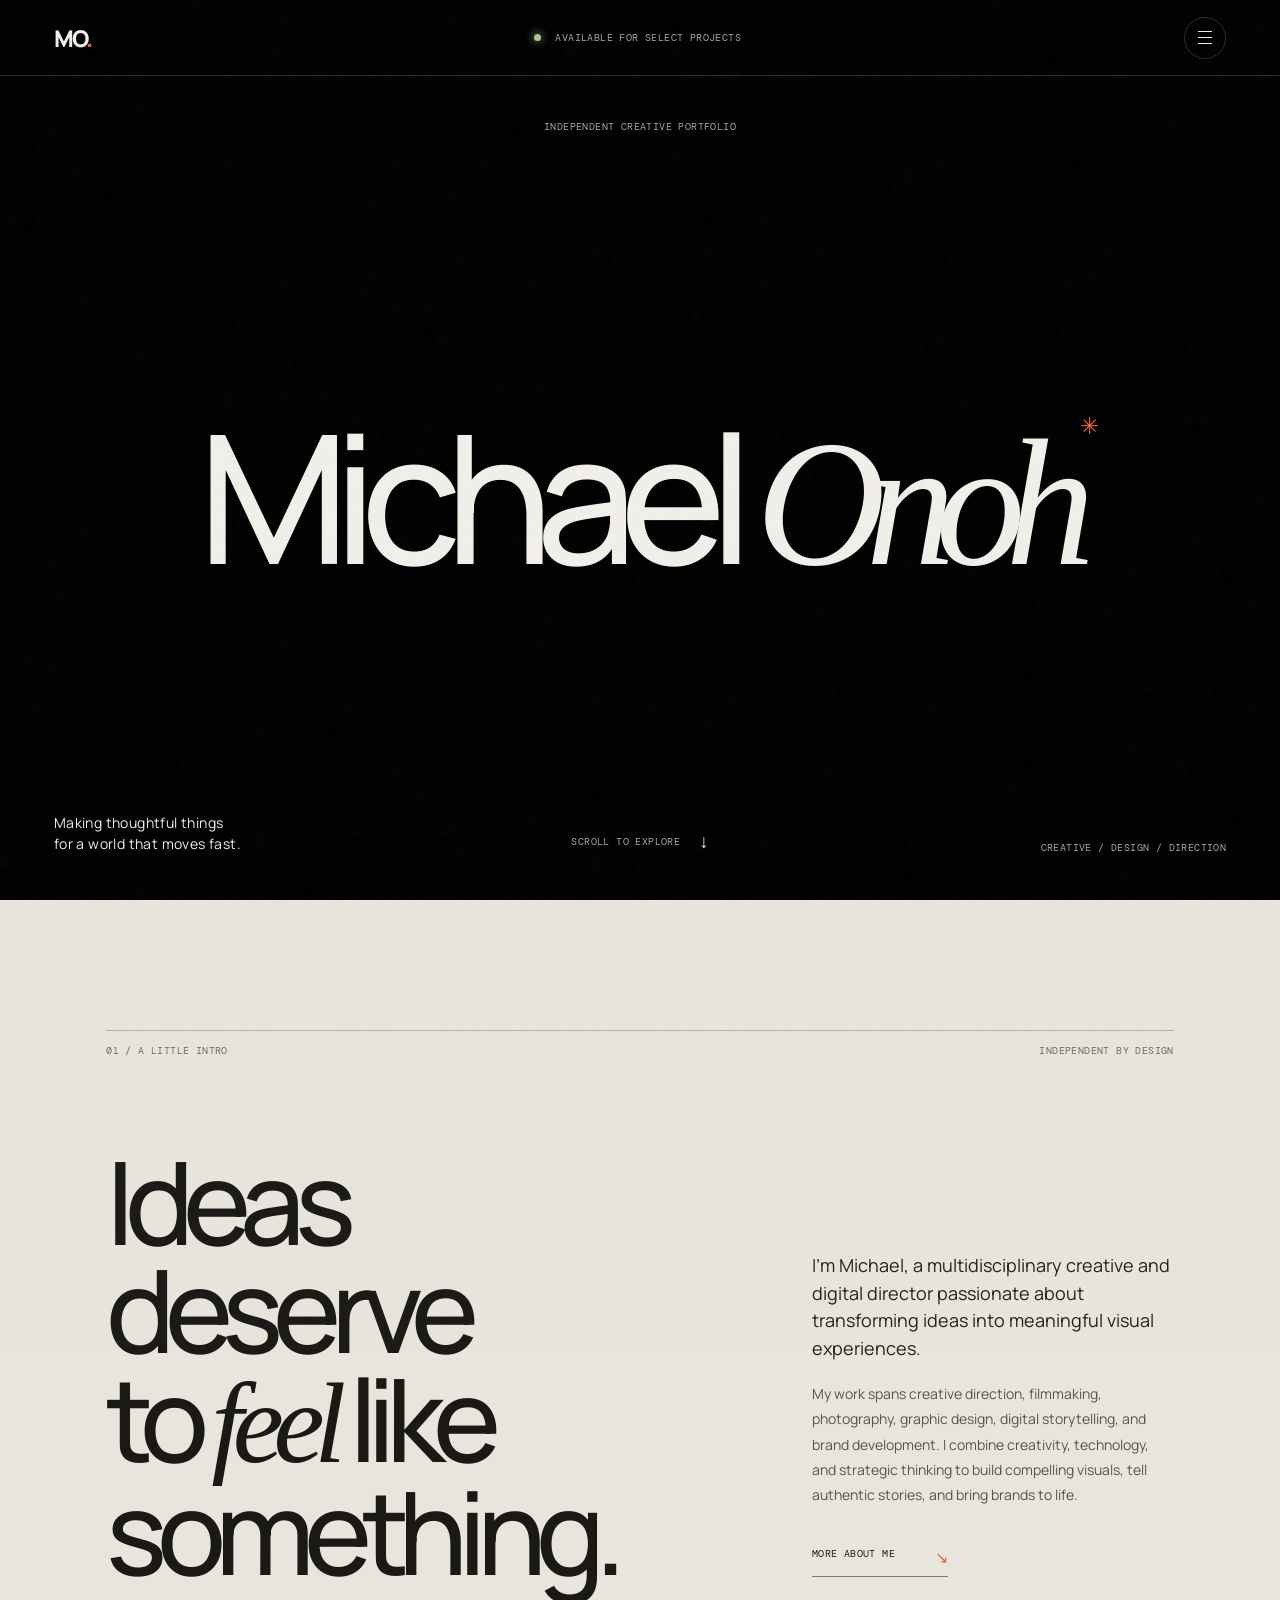
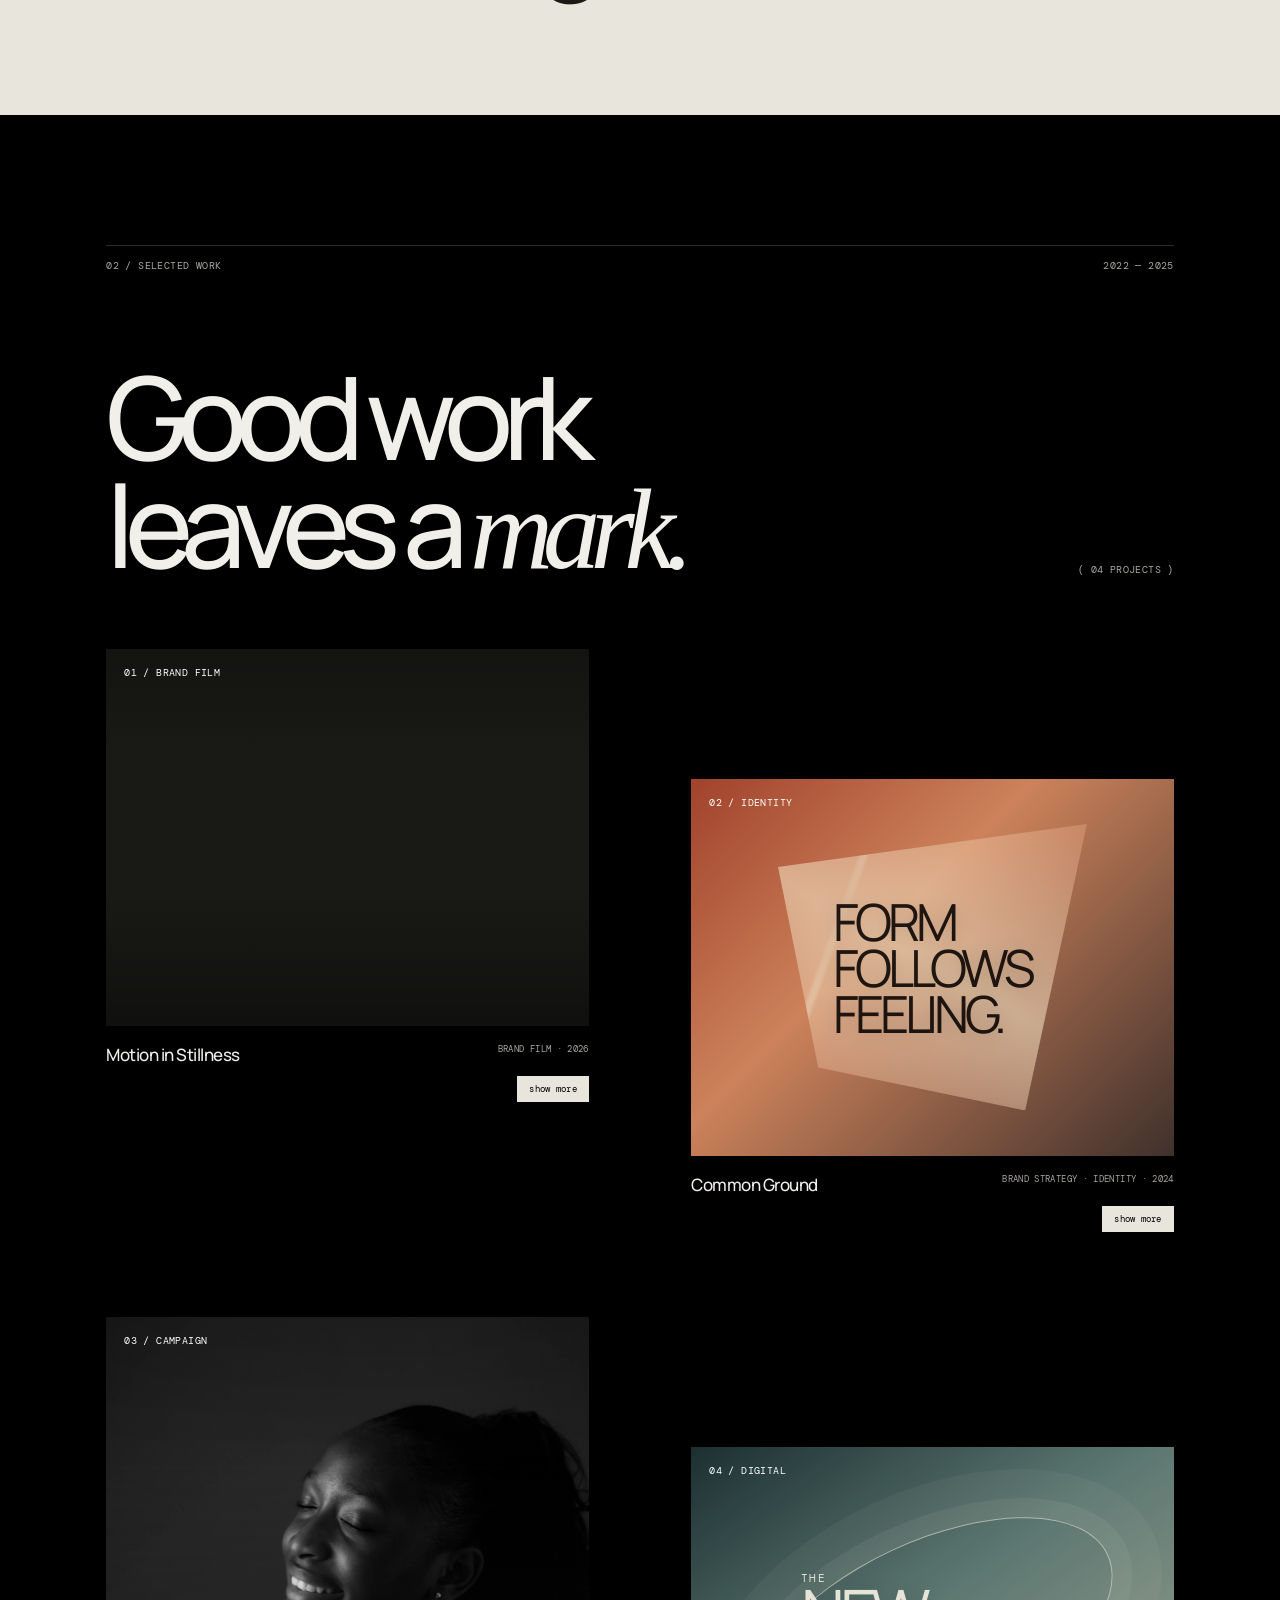
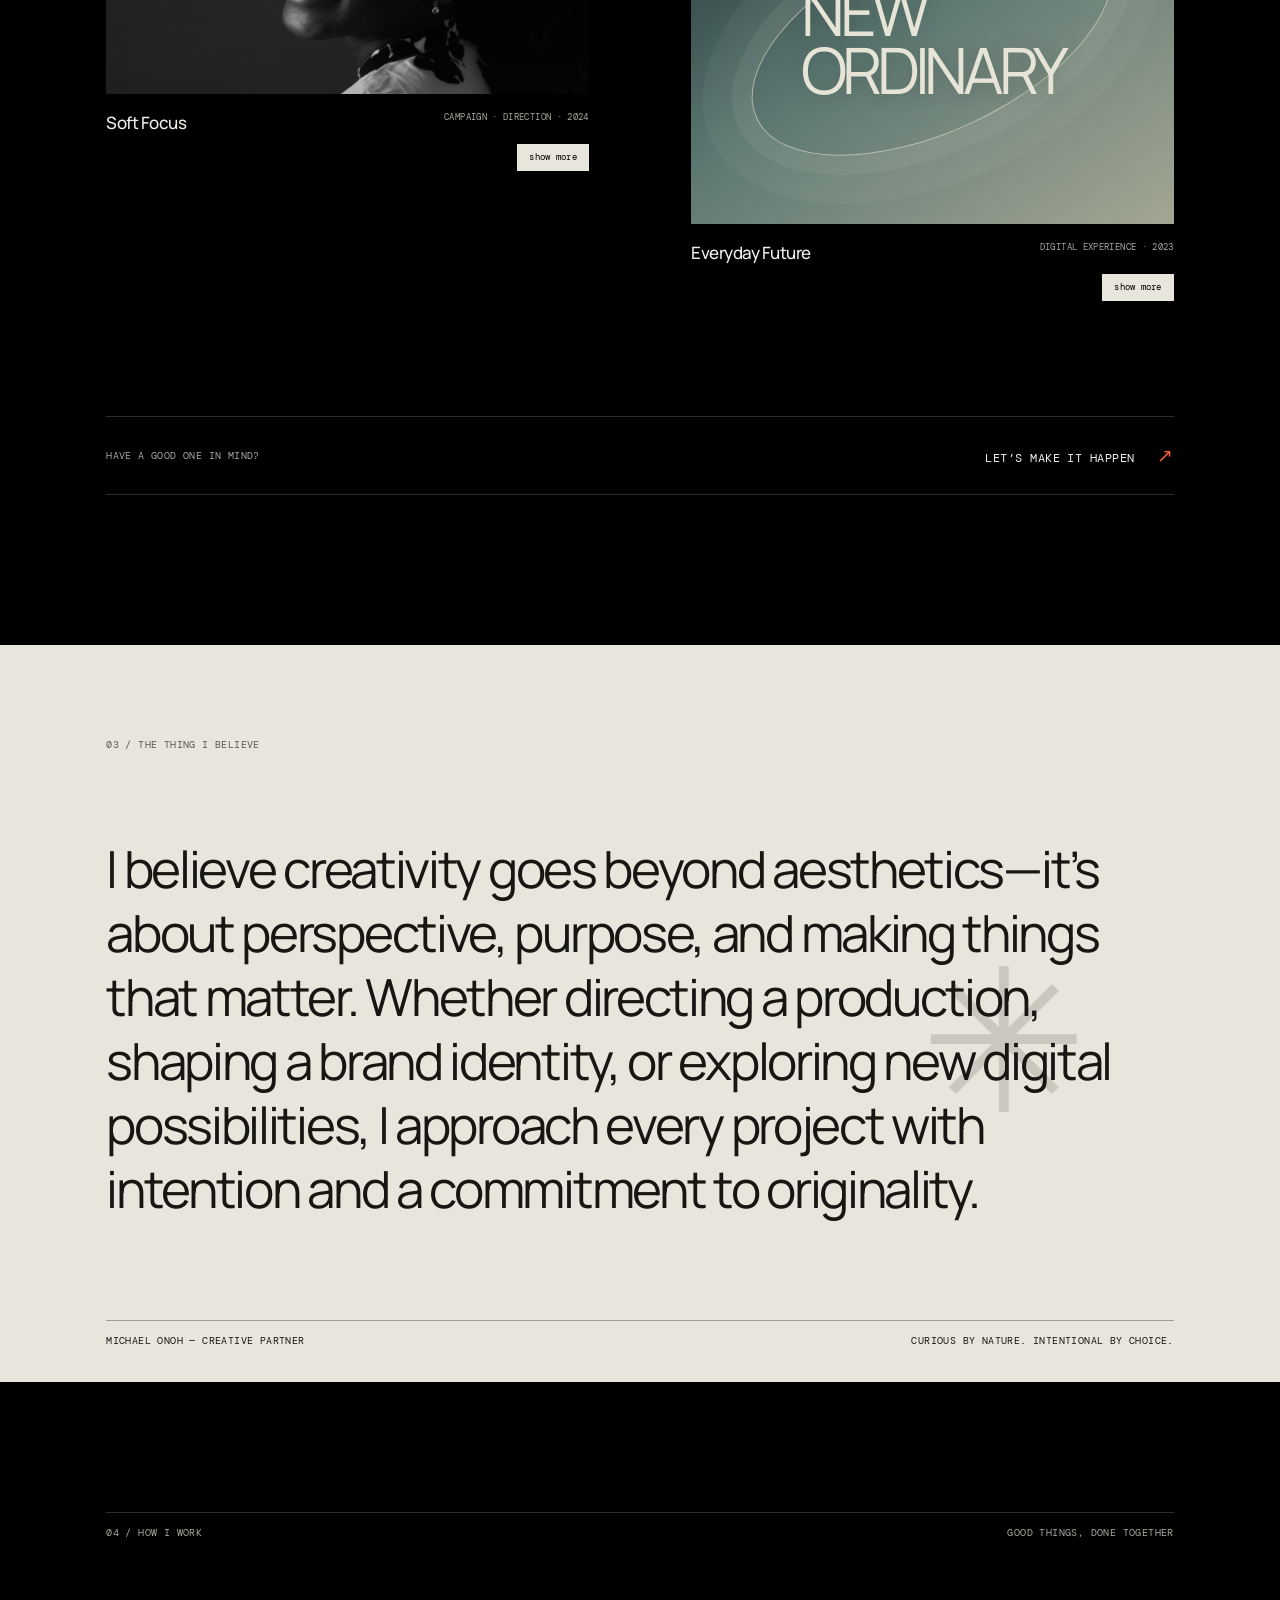
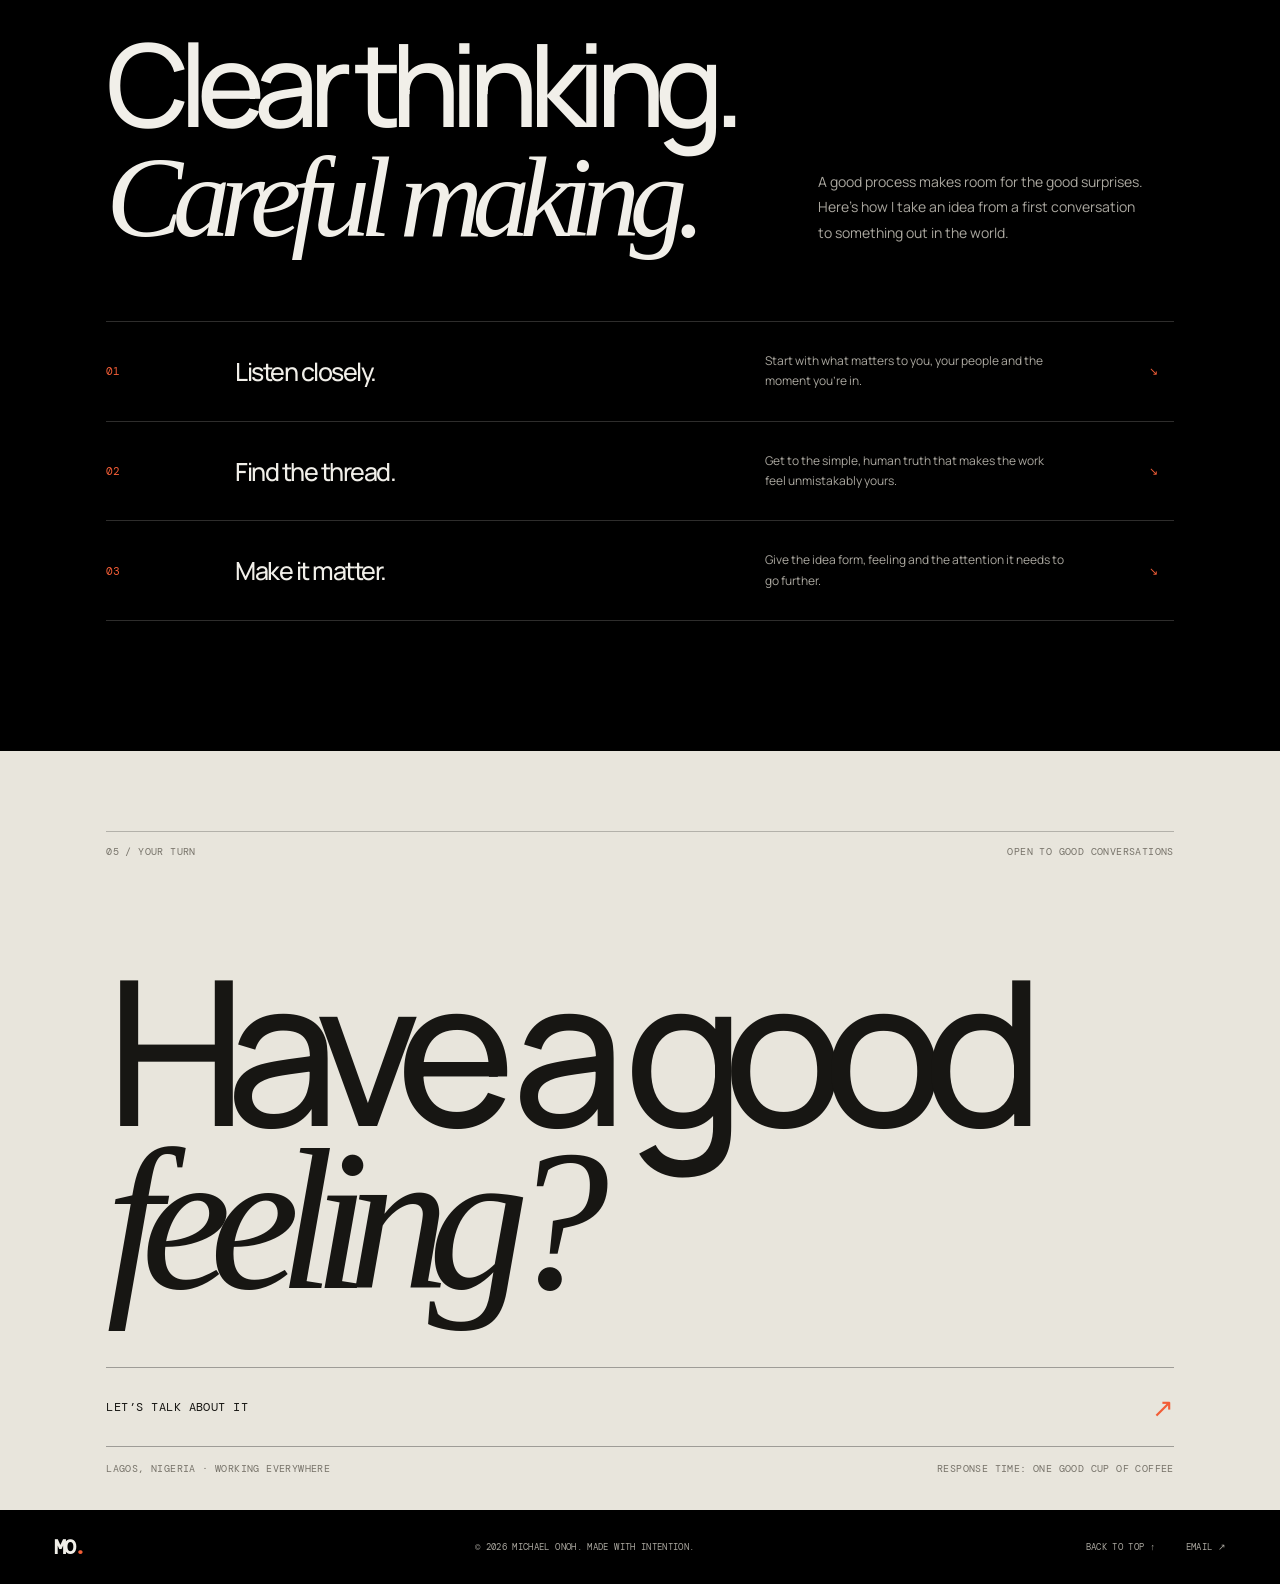
==== commit 6f187036: "Replace near-black with pure black" ====
--- a/index.html
+++ b/index.html
@@ -3,19 +3,19 @@
 <head>
   <meta charset="utf-8" />
   <meta name="viewport" content="width=device-width, initial-scale=1" />
-  <meta name="theme-color" content="#11110f" />
+  <meta name="theme-color" content="#000000" />
   <meta name="description" content="Michael Onoh — independent creative, designer and filmmaker. Selected work, ideas and collaborations." />
   <title>Michael Onoh — Creative Portfolio</title>
   <link rel="preconnect" href="https://fonts.googleapis.com">
   <link rel="preconnect" href="https://fonts.gstatic.com" crossorigin>
   <link href="https://fonts.googleapis.com/css2?family=DM+Mono:wght@400;500&family=Manrope:wght@400;500;600;700;800&display=swap" rel="stylesheet">
   <style>
-:root{--bg:#11110f;--ink:#f1efe9;--muted:#aaa79f;--line:rgba(241,239,233,.19);--orange:#f25d36;--mono:'DM Mono',monospace;--sans:'Manrope',sans-serif}*{box-sizing:border-box}html{scroll-behavior:smooth}body{margin:0;background:var(--bg);color:var(--ink);font-family:var(--sans);-webkit-font-smoothing:antialiased;overflow-x:hidden}.grain{position:fixed;inset:-50%;z-index:10;pointer-events:none;opacity:.065;background-image:url("data:image/svg+xml,%3Csvg viewBox='0 0 180 180' xmlns='http://www.w3.org/2000/svg'%3E%3Cfilter id='n'%3E%3CfeTurbulence type='fractalNoise' baseFrequency='.9' numOctaves='3' stitchTiles='stitch'/%3E%3C/filter%3E%3Crect width='100%25' height='100%25' filter='url(%23n)' opacity='.4'/%3E%3C/svg%3E");animation:grain .25s steps(2) infinite}@keyframes grain{0%{transform:translate(0,0)}25%{transform:translate(1%,-1%)}50%{transform:translate(-1%,1%)}75%{transform:translate(1%,1%)}}a{color:inherit;text-decoration:none}.topbar{height:76px;padding:0 4.2vw;display:flex;align-items:center;justify-content:space-between;border-bottom:1px solid var(--line);position:absolute;z-index:20;width:100%;top:0}.wordmark{font-weight:800;font-size:23px;letter-spacing:-2px}.dot{color:var(--orange)}.menu-open .topbar .wordmark,.menu-open .topbar .wordmark .dot{color:var(--orange)}.availability,.hero-kicker,.hero-bottom,.section-label,.work-count,.project-info>span,.image-tag,.text-link,.all-work>span,.all-work>b,.statement-foot,.contact-link span,.contact-bottom,footer,.menu-meta,.menu-social,.menu a small{font-family:var(--mono);font-size:10px;letter-spacing:.04em}.availability{color:var(--muted)}.availability i{display:inline-block;background:#a5c889;width:7px;height:7px;border-radius:50%;margin-right:8px;box-shadow:0 0 10px #a5c889}.menu-toggle{width:42px;height:42px;border:1px solid var(--line);background:none;border-radius:50%;display:grid;place-content:center;gap:5px;cursor:pointer;z-index:22}.menu-toggle span{display:block;width:14px;height:1px;background:var(--ink);transition:.3s}.menu-toggle.active span{background:var(--orange)}.menu{position:fixed;z-index:19;inset:0;background:#e8e5dc;color:#171613;padding:130px 8vw 42px;display:flex;flex-direction:column;justify-content:center;overflow:hidden;isolation:isolate;transform:translateY(-105%);transition:transform .8s cubic-bezier(.76,0,.24,1)}.menu.open{transform:translateY(0)}
+:root{--bg:#000000;--ink:#f1efe9;--muted:#aaa79f;--line:rgba(241,239,233,.19);--orange:#f25d36;--mono:'DM Mono',monospace;--sans:'Manrope',sans-serif}*{box-sizing:border-box}html{scroll-behavior:smooth}body{margin:0;background:var(--bg);color:var(--ink);font-family:var(--sans);-webkit-font-smoothing:antialiased;overflow-x:hidden}.grain{position:fixed;inset:-50%;z-index:10;pointer-events:none;opacity:.065;background-image:url("data:image/svg+xml,%3Csvg viewBox='0 0 180 180' xmlns='http://www.w3.org/2000/svg'%3E%3Cfilter id='n'%3E%3CfeTurbulence type='fractalNoise' baseFrequency='.9' numOctaves='3' stitchTiles='stitch'/%3E%3C/filter%3E%3Crect width='100%25' height='100%25' filter='url(%23n)' opacity='.4'/%3E%3C/svg%3E");animation:grain .25s steps(2) infinite}@keyframes grain{0%{transform:translate(0,0)}25%{transform:translate(1%,-1%)}50%{transform:translate(-1%,1%)}75%{transform:translate(1%,1%)}}a{color:inherit;text-decoration:none}.topbar{height:76px;padding:0 4.2vw;display:flex;align-items:center;justify-content:space-between;border-bottom:1px solid var(--line);position:absolute;z-index:20;width:100%;top:0}.wordmark{font-weight:800;font-size:23px;letter-spacing:-2px}.dot{color:var(--orange)}.menu-open .topbar .wordmark,.menu-open .topbar .wordmark .dot{color:var(--orange)}.availability,.hero-kicker,.hero-bottom,.section-label,.work-count,.project-info>span,.image-tag,.text-link,.all-work>span,.all-work>b,.statement-foot,.contact-link span,.contact-bottom,footer,.menu-meta,.menu-social,.menu a small{font-family:var(--mono);font-size:10px;letter-spacing:.04em}.availability{color:var(--muted)}.availability i{display:inline-block;background:#a5c889;width:7px;height:7px;border-radius:50%;margin-right:8px;box-shadow:0 0 10px #a5c889}.menu-toggle{width:42px;height:42px;border:1px solid var(--line);background:none;border-radius:50%;display:grid;place-content:center;gap:5px;cursor:pointer;z-index:22}.menu-toggle span{display:block;width:14px;height:1px;background:var(--ink);transition:.3s}.menu-toggle.active span{background:var(--orange)}.menu{position:fixed;z-index:19;inset:0;background:#e8e5dc;color:#171613;padding:130px 8vw 42px;display:flex;flex-direction:column;justify-content:center;overflow:hidden;isolation:isolate;transform:translateY(-105%);transition:transform .8s cubic-bezier(.76,0,.24,1)}.menu.open{transform:translateY(0)}
     .menu::before{content:"";position:absolute;z-index:0;left:var(--liquid-x,50%);top:var(--liquid-y,50%);width:clamp(220px,34vw,440px);aspect-ratio:1;pointer-events:none;opacity:0;background:radial-gradient(ellipse at 36% 35%,rgba(242,93,54,.17),rgba(242,93,54,.09) 34%,rgba(242,93,54,0) 72%);filter:blur(16px);transform:translate(-50%,-50%) scale(.78);border-radius:42% 58% 65% 35% / 51% 43% 57% 49%;transition:opacity .35s ease,transform .45s cubic-bezier(.22,.8,.24,1),border-radius .5s ease}
     .menu.liquid-active::before{opacity:1;transform:translate(-50%,-50%) scale(var(--liquid-scale,1));animation:menu-liquid 3.4s ease-in-out infinite}
     .menu-meta,.menu-social,.menu a{position:relative;z-index:1}
     @keyframes menu-liquid{0%,100%{border-radius:42% 58% 65% 35% / 51% 43% 57% 49%}50%{border-radius:63% 37% 42% 58% / 45% 61% 39% 55%}}
-    @media (prefers-reduced-motion:reduce){.step-detail:not([hidden]){animation:none}.menu.liquid-active::before{animation:none}}.menu-meta,.menu-social{display:flex;justify-content:space-between;border-bottom:1px solid rgba(0,0,0,.25);padding:14px 0}.menu a{font-size:clamp(40px,8vw,100px);font-weight:600;letter-spacing:-.07em;border-bottom:1px solid rgba(0,0,0,.25);padding:9px 0;display:flex;align-items:center;gap:22px}.menu a small{font-size:10px;letter-spacing:0}.menu a b{font-size:24px;margin-left:auto;transition:transform .3s}.menu a:hover b{transform:translate(5px,-5px)}.menu-social{margin-top:24px;border:0}.hero{height:min(900px,100svh);min-height:680px;position:relative;padding:120px 4.2vw 46px;display:flex;flex-direction:column;justify-content:space-between;overflow:hidden}.hero-kicker,.hero-bottom{display:flex;justify-content:space-between;color:var(--muted)}.hero-kicker{justify-content:center}.hero-kicker span:last-child{display:none}.hero-title-wrap{position:relative;z-index:1;transform:translateY(3vh)}.hero-title{font-size:clamp(54px,14vw,220px);line-height:.9;letter-spacing:-.095em;font-weight:500;margin:0;text-align:center;white-space:nowrap;animation:heroFadeIn 2.4s ease-in-out both}.hero-title em{font-weight:400;font-family:Georgia,serif;letter-spacing:-.11em}.hero-star{font-size:.13em;color:var(--orange);vertical-align:top;display:inline-block;margin:0 0 0 .18em;animation:spin 24s linear infinite}@keyframes spin{to{transform:rotate(360deg)}}@keyframes titleIn{from{transform:translateY(80px);opacity:0}to{transform:translateY(0);opacity:1}}@keyframes heroFadeIn{from{opacity:0}to{opacity:1}}.hero-bottom{align-items:end}.hero-bottom p{font-family:var(--sans);font-size:14px;line-height:1.5;color:var(--ink);margin:0}.scroll-cue{display:flex;align-items:center;gap:18px;color:var(--muted)}.scroll-cue b{font-size:19px;color:#e8e5dc;font-weight:400;animation:bob 1.5s infinite}@keyframes bob{50%{transform:translateY(5px)}}.hero-orbit{position:absolute;width:270px;height:270px;border:1px solid rgba(242,93,54,.48);border-radius:50%;right:7%;top:14%;display:grid;place-items:center;color:var(--orange);font-family:var(--mono);font-size:12px;animation:orbit 18s linear infinite}.hero-orbit:before,.hero-orbit:after{content:"";position:absolute;border:1px solid rgba(242,93,54,.26);border-radius:50%;inset:20px}.hero-orbit:after{inset:43px}.hero-orbit i{position:absolute;top:-4px;left:50%;height:8px;width:8px;background:var(--orange);border-radius:50%}@keyframes orbit{to{transform:rotate(360deg)}}.section-pad{padding:130px 8.3vw}.section-label{display:flex;justify-content:space-between;color:var(--muted);border-top:1px solid var(--line);padding-top:13px}.intro{background:#e8e5dc;color:#1a1916}.intro .section-label{color:#6d6b64;border-color:rgba(20,20,20,.25)}.intro-grid{display:grid;grid-template-columns:1.25fr .75fr;align-items:end;gap:8vw;padding-top:90px}.intro h2,.work-heading h2,.approach h2{font-size:clamp(62px,9vw,132px);line-height:.94;letter-spacing:-.09em;font-weight:500;margin:0}.intro h2 em,.work-heading h2 em,.approach h2 em{font-family:Georgia,serif;font-weight:400}.intro-copy{max-width:390px;padding-bottom:8px}.intro-copy p{font-size:14px;line-height:1.8;color:#56544f}.intro-copy .lead{font-size:18px;line-height:1.55;color:#22211e;margin-top:0}.text-link{display:inline-flex;gap:40px;margin-top:26px;padding-bottom:8px;border-bottom:1px solid #7f7b73}.text-link span{color:var(--orange);font-size:16px}.work{padding-bottom:150px}.work-heading{display:flex;justify-content:space-between;align-items:end;padding:90px 0 65px}.work-count{color:var(--muted);padding-bottom:8px}.project-grid{display:grid;grid-template-columns:1fr 1fr;column-gap:8vw;row-gap:85px}.project{display:block}.project-offset{margin-top:130px}.project-image{aspect-ratio:1.28;position:relative;overflow:hidden;display:flex;align-items:center;justify-content:center;transition:filter .5s}.project-image:after{content:"";position:absolute;inset:0;background:rgba(10,10,10,.07);transition:background .45s}.project:hover .project-image:after{background:rgba(10,10,10,0)}.image-one{background:linear-gradient(135deg,#ad9c87,#35382f 55%,#151817);}.image-one:before{content:"";position:absolute;width:60%;height:130%;left:20%;top:-15%;border-radius:50%;background:radial-gradient(ellipse at 45% 35%,#c6b9a6 0,#70685a 27%,#242725 70%);transform:rotate(-20deg)}.image-two{background:linear-gradient(135deg,#ad472f,#dc8c61 40%,#44342f);}.image-two:before{content:"";position:absolute;inset:12% 18%;background:linear-gradient(110deg,transparent 22%,rgba(242,211,179,.8) 23%,rgba(242,211,179,.8) 24%,transparent 25%),linear-gradient(30deg,#6e3128,#eac5a1 50%,#853d2e);clip-path:polygon(0 15%,100% 0,80% 100%,13% 85%);mix-blend-mode:screen;opacity:.7}.image-three{background:radial-gradient(ellipse at 60% 40%,#8b826d,#3f4138 42%,#1c211d)}.image-three:before{content:"";position:absolute;width:51%;height:80%;bottom:-10%;left:22%;border-radius:48% 48% 10% 10%;background:linear-gradient(130deg,#d5c7a9,#746e5f 38%,#282c27);transform:rotate(12deg)}.image-four{background:linear-gradient(145deg,#1e3335,#63807a 45%,#b0b39e)}.image-four:before{content:"";position:absolute;width:80%;height:50%;border:1px solid rgba(234,231,213,.7);border-radius:50%;transform:rotate(-25deg);box-shadow:0 0 0 20px rgba(234,231,213,.07),0 0 0 50px rgba(234,231,213,.05)}.image-word{font-size:clamp(27px,5vw,70px);line-height:.9;letter-spacing:-.08em;text-align:center;color:#f1e8d9;position:relative;z-index:1;text-shadow:0 2px 20px rgba(0,0,0,.18)}.image-word-small{font-size:clamp(26px,4vw,58px);text-align:left;color:#241e1c;mix-blend-mode:multiply}.italic-word{font-family:Georgia,serif;font-style:italic;font-size:clamp(36px,5vw,68px)}.number-word{font-size:clamp(31px,5vw,66px);text-align:left;color:#e5e4d7}.number-word span{font-family:var(--mono);font-size:.17em;display:block;letter-spacing:.12em}.image-tag{position:absolute;z-index:2;left:18px;top:17px;color:#fff}.project-info{display:grid;grid-template-columns:1fr auto;align-items:start;column-gap:18px;row-gap:10px;padding-top:17px}.project-info>span{text-align:right}.project-more{grid-column:2;grid-row:2;justify-self:end;display:inline-flex;align-items:center;justify-content:center;padding:8px 12px;background:#e8e5dc;color:#11110f;font-family:var(--mono);font-size:9px;letter-spacing:.03em;text-transform:lowercase;line-height:1.2;border:0;border-radius:0;transition:background .2s,color .2s}.project-more:hover{background:#f1efe9;color:#11110f}.project-info h3{font-size:17px;font-weight:500;margin:0;letter-spacing:-.03em}.project-info>span{font-size:9px;color:var(--muted)}.all-work{margin-top:115px;padding:26px 0;border-top:1px solid var(--line);border-bottom:1px solid var(--line);display:flex;align-items:center;justify-content:space-between}.all-work>span{color:var(--muted)}.all-work>b{font-size:12px;font-weight:400}.all-work i{font-size:19px;color:var(--orange);font-style:normal;margin-left:15px}.statement{background:#e8e5dc;color:#171613;padding:80px 8.3vw 35px;position:relative;overflow:hidden}.statement .section-label{border:0;color:rgba(23,19,16,.68)}.statement-inner{position:relative}.statement-copy{font-size:clamp(23px,4vw,56px);line-height:1.25;letter-spacing:-.045em;font-weight:400;max-width:1150px;margin:85px 0 100px;position:relative;z-index:1}.statement-mark{position:absolute;right:8%;top:28%;font-size:200px;opacity:.14;animation:spin 40s linear infinite}.statement-foot{display:flex;justify-content:space-between;border-top:1px solid rgba(23,19,16,.35);padding-top:13px}.approach-top{display:flex;justify-content:space-between;align-items:end;padding:90px 0 70px}.approach-top p{max-width:330px;line-height:1.8;color:var(--muted);font-size:14px;margin:0 2vw 6px}.steps{border-top:1px solid var(--line)}.steps .step-toggle{width:100%;display:grid;grid-template-columns:.3fr 1.4fr 1fr 25px;gap:20px;align-items:center;border:0;border-bottom:1px solid var(--line);padding:29px 0;color:inherit;background:none;text-align:left;font:inherit;cursor:pointer;transition:background .25s,border-color .25s}.steps .step-toggle:hover{background:rgba(241,239,233,.035)}.steps .step-toggle:focus-visible{outline:1px solid var(--orange);outline-offset:4px}.steps .step-toggle[aria-expanded=true]{background:rgba(242,93,54,.06);border-bottom-color:rgba(242,93,54,.48)}.steps .step-toggle[aria-expanded=true] h3{color:var(--orange)}.steps .step-toggle>b{transition:transform .3s}.steps .step-toggle[aria-expanded=true]>b{transform:rotate(180deg)}.steps .step-toggle>span,.steps .step-toggle>b{color:var(--orange);font-family:var(--mono);font-size:11px;font-weight:400}.step-detail{display:grid;grid-template-columns:.95fr 1.05fr;gap:8vw;padding:25px 3vw 32px;background:rgba(241,239,233,.025);border-bottom:1px solid var(--line)}.step-detail[hidden]{display:none}.step-detail:not([hidden]){animation:step-detail-in .35s ease both}@keyframes step-detail-in{from{opacity:0;transform:translateY(-8px)}to{opacity:1;transform:translateY(0)}}.step-detail-copy{font-size:14px;line-height:1.85;color:var(--muted);margin:0;max-width:470px}.step-detail-points{display:grid;gap:15px}.step-detail-points p{font-size:13px;line-height:1.65;color:var(--ink);margin:0}.step-detail-points span{display:block;margin-bottom:4px;color:var(--orange);font-family:var(--mono);font-size:9px;letter-spacing:.05em}.steps h3{font-size:25px;font-weight:500;letter-spacing:-.06em;margin:0}.steps p{font-size:12px;line-height:1.7;color:var(--muted);max-width:300px;margin:0}.contact{background:#e8e5dc;color:#171613;padding:80px 8.3vw 35px}.contact .section-label{color:#77736a;border-color:rgba(20,20,20,.25)}.contact h2{font-size:clamp(80px,15.8vw,230px);letter-spacing:-.105em;line-height:.8;font-weight:500;margin:110px 0 65px}.contact h2 em{font-family:Georgia,serif;font-weight:400}.contact-link{padding:21px 0;border-top:1px solid rgba(20,20,20,.35);border-bottom:1px solid rgba(20,20,20,.35);display:flex;align-items:center;justify-content:space-between}.contact-link span{font-size:12px}.contact-link b{font-size:26px;color:var(--orange);font-weight:400;transition:transform .3s}.contact-link:hover b{transform:translate(5px,-5px)}.contact-bottom{display:flex;justify-content:space-between;color:#77736a;padding-top:15px}footer{display:flex;align-items:center;justify-content:space-between;padding:24px 4.2vw;color:var(--muted);font-size:9px}footer .wordmark{color:var(--ink);font-size:20px}footer div{display:flex;gap:30px}footer a:hover{color:var(--orange)}.reveal{opacity:0;transform:translateY(32px);transition:opacity .8s ease,transform .8s cubic-bezier(.2,.8,.2,1)}.reveal.visible{opacity:1;transform:translateY(0)}
+    @media (prefers-reduced-motion:reduce){.step-detail:not([hidden]){animation:none}.menu.liquid-active::before{animation:none}}.menu-meta,.menu-social{display:flex;justify-content:space-between;border-bottom:1px solid rgba(0,0,0,.25);padding:14px 0}.menu a{font-size:clamp(40px,8vw,100px);font-weight:600;letter-spacing:-.07em;border-bottom:1px solid rgba(0,0,0,.25);padding:9px 0;display:flex;align-items:center;gap:22px}.menu a small{font-size:10px;letter-spacing:0}.menu a b{font-size:24px;margin-left:auto;transition:transform .3s}.menu a:hover b{transform:translate(5px,-5px)}.menu-social{margin-top:24px;border:0}.hero{height:min(900px,100svh);min-height:680px;position:relative;padding:120px 4.2vw 46px;display:flex;flex-direction:column;justify-content:space-between;overflow:hidden}.hero-kicker,.hero-bottom{display:flex;justify-content:space-between;color:var(--muted)}.hero-kicker{justify-content:center}.hero-kicker span:last-child{display:none}.hero-title-wrap{position:relative;z-index:1;transform:translateY(3vh)}.hero-title{font-size:clamp(54px,14vw,220px);line-height:.9;letter-spacing:-.095em;font-weight:500;margin:0;text-align:center;white-space:nowrap;animation:heroFadeIn 2.4s ease-in-out both}.hero-title em{font-weight:400;font-family:Georgia,serif;letter-spacing:-.11em}.hero-star{font-size:.13em;color:var(--orange);vertical-align:top;display:inline-block;margin:0 0 0 .18em;animation:spin 24s linear infinite}@keyframes spin{to{transform:rotate(360deg)}}@keyframes titleIn{from{transform:translateY(80px);opacity:0}to{transform:translateY(0);opacity:1}}@keyframes heroFadeIn{from{opacity:0}to{opacity:1}}.hero-bottom{align-items:end}.hero-bottom p{font-family:var(--sans);font-size:14px;line-height:1.5;color:var(--ink);margin:0}.scroll-cue{display:flex;align-items:center;gap:18px;color:var(--muted)}.scroll-cue b{font-size:19px;color:#e8e5dc;font-weight:400;animation:bob 1.5s infinite}@keyframes bob{50%{transform:translateY(5px)}}.hero-orbit{position:absolute;width:270px;height:270px;border:1px solid rgba(242,93,54,.48);border-radius:50%;right:7%;top:14%;display:grid;place-items:center;color:var(--orange);font-family:var(--mono);font-size:12px;animation:orbit 18s linear infinite}.hero-orbit:before,.hero-orbit:after{content:"";position:absolute;border:1px solid rgba(242,93,54,.26);border-radius:50%;inset:20px}.hero-orbit:after{inset:43px}.hero-orbit i{position:absolute;top:-4px;left:50%;height:8px;width:8px;background:var(--orange);border-radius:50%}@keyframes orbit{to{transform:rotate(360deg)}}.section-pad{padding:130px 8.3vw}.section-label{display:flex;justify-content:space-between;color:var(--muted);border-top:1px solid var(--line);padding-top:13px}.intro{background:#e8e5dc;color:#1a1916}.intro .section-label{color:#6d6b64;border-color:rgba(20,20,20,.25)}.intro-grid{display:grid;grid-template-columns:1.25fr .75fr;align-items:end;gap:8vw;padding-top:90px}.intro h2,.work-heading h2,.approach h2{font-size:clamp(62px,9vw,132px);line-height:.94;letter-spacing:-.09em;font-weight:500;margin:0}.intro h2 em,.work-heading h2 em,.approach h2 em{font-family:Georgia,serif;font-weight:400}.intro-copy{max-width:390px;padding-bottom:8px}.intro-copy p{font-size:14px;line-height:1.8;color:#56544f}.intro-copy .lead{font-size:18px;line-height:1.55;color:#22211e;margin-top:0}.text-link{display:inline-flex;gap:40px;margin-top:26px;padding-bottom:8px;border-bottom:1px solid #7f7b73}.text-link span{color:var(--orange);font-size:16px}.work{padding-bottom:150px}.work-heading{display:flex;justify-content:space-between;align-items:end;padding:90px 0 65px}.work-count{color:var(--muted);padding-bottom:8px}.project-grid{display:grid;grid-template-columns:1fr 1fr;column-gap:8vw;row-gap:85px}.project{display:block}.project-offset{margin-top:130px}.project-image{aspect-ratio:1.28;position:relative;overflow:hidden;display:flex;align-items:center;justify-content:center;transition:filter .5s}.project-image:after{content:"";position:absolute;inset:0;background:rgba(10,10,10,.07);transition:background .45s}.project:hover .project-image:after{background:rgba(10,10,10,0)}.image-one{background:linear-gradient(135deg,#ad9c87,#35382f 55%,#151817);}.image-one:before{content:"";position:absolute;width:60%;height:130%;left:20%;top:-15%;border-radius:50%;background:radial-gradient(ellipse at 45% 35%,#c6b9a6 0,#70685a 27%,#242725 70%);transform:rotate(-20deg)}.image-two{background:linear-gradient(135deg,#ad472f,#dc8c61 40%,#44342f);}.image-two:before{content:"";position:absolute;inset:12% 18%;background:linear-gradient(110deg,transparent 22%,rgba(242,211,179,.8) 23%,rgba(242,211,179,.8) 24%,transparent 25%),linear-gradient(30deg,#6e3128,#eac5a1 50%,#853d2e);clip-path:polygon(0 15%,100% 0,80% 100%,13% 85%);mix-blend-mode:screen;opacity:.7}.image-three{background:radial-gradient(ellipse at 60% 40%,#8b826d,#3f4138 42%,#1c211d)}.image-three:before{content:"";position:absolute;width:51%;height:80%;bottom:-10%;left:22%;border-radius:48% 48% 10% 10%;background:linear-gradient(130deg,#d5c7a9,#746e5f 38%,#282c27);transform:rotate(12deg)}.image-four{background:linear-gradient(145deg,#1e3335,#63807a 45%,#b0b39e)}.image-four:before{content:"";position:absolute;width:80%;height:50%;border:1px solid rgba(234,231,213,.7);border-radius:50%;transform:rotate(-25deg);box-shadow:0 0 0 20px rgba(234,231,213,.07),0 0 0 50px rgba(234,231,213,.05)}.image-word{font-size:clamp(27px,5vw,70px);line-height:.9;letter-spacing:-.08em;text-align:center;color:#f1e8d9;position:relative;z-index:1;text-shadow:0 2px 20px rgba(0,0,0,.18)}.image-word-small{font-size:clamp(26px,4vw,58px);text-align:left;color:#241e1c;mix-blend-mode:multiply}.italic-word{font-family:Georgia,serif;font-style:italic;font-size:clamp(36px,5vw,68px)}.number-word{font-size:clamp(31px,5vw,66px);text-align:left;color:#e5e4d7}.number-word span{font-family:var(--mono);font-size:.17em;display:block;letter-spacing:.12em}.image-tag{position:absolute;z-index:2;left:18px;top:17px;color:#fff}.project-info{display:grid;grid-template-columns:1fr auto;align-items:start;column-gap:18px;row-gap:10px;padding-top:17px}.project-info>span{text-align:right}.project-more{grid-column:2;grid-row:2;justify-self:end;display:inline-flex;align-items:center;justify-content:center;padding:8px 12px;background:#e8e5dc;color:#000000;font-family:var(--mono);font-size:9px;letter-spacing:.03em;text-transform:lowercase;line-height:1.2;border:0;border-radius:0;transition:background .2s,color .2s}.project-more:hover{background:#f1efe9;color:#000000}.project-info h3{font-size:17px;font-weight:500;margin:0;letter-spacing:-.03em}.project-info>span{font-size:9px;color:var(--muted)}.all-work{margin-top:115px;padding:26px 0;border-top:1px solid var(--line);border-bottom:1px solid var(--line);display:flex;align-items:center;justify-content:space-between}.all-work>span{color:var(--muted)}.all-work>b{font-size:12px;font-weight:400}.all-work i{font-size:19px;color:var(--orange);font-style:normal;margin-left:15px}.statement{background:#e8e5dc;color:#171613;padding:80px 8.3vw 35px;position:relative;overflow:hidden}.statement .section-label{border:0;color:rgba(23,19,16,.68)}.statement-inner{position:relative}.statement-copy{font-size:clamp(23px,4vw,56px);line-height:1.25;letter-spacing:-.045em;font-weight:400;max-width:1150px;margin:85px 0 100px;position:relative;z-index:1}.statement-mark{position:absolute;right:8%;top:28%;font-size:200px;opacity:.14;animation:spin 40s linear infinite}.statement-foot{display:flex;justify-content:space-between;border-top:1px solid rgba(23,19,16,.35);padding-top:13px}.approach-top{display:flex;justify-content:space-between;align-items:end;padding:90px 0 70px}.approach-top p{max-width:330px;line-height:1.8;color:var(--muted);font-size:14px;margin:0 2vw 6px}.steps{border-top:1px solid var(--line)}.steps .step-toggle{width:100%;display:grid;grid-template-columns:.3fr 1.4fr 1fr 25px;gap:20px;align-items:center;border:0;border-bottom:1px solid var(--line);padding:29px 0;color:inherit;background:none;text-align:left;font:inherit;cursor:pointer;transition:background .25s,border-color .25s}.steps .step-toggle:hover{background:rgba(241,239,233,.035)}.steps .step-toggle:focus-visible{outline:1px solid var(--orange);outline-offset:4px}.steps .step-toggle[aria-expanded=true]{background:rgba(242,93,54,.06);border-bottom-color:rgba(242,93,54,.48)}.steps .step-toggle[aria-expanded=true] h3{color:var(--orange)}.steps .step-toggle>b{transition:transform .3s}.steps .step-toggle[aria-expanded=true]>b{transform:rotate(180deg)}.steps .step-toggle>span,.steps .step-toggle>b{color:var(--orange);font-family:var(--mono);font-size:11px;font-weight:400}.step-detail{display:grid;grid-template-columns:.95fr 1.05fr;gap:8vw;padding:25px 3vw 32px;background:rgba(241,239,233,.025);border-bottom:1px solid var(--line)}.step-detail[hidden]{display:none}.step-detail:not([hidden]){animation:step-detail-in .35s ease both}@keyframes step-detail-in{from{opacity:0;transform:translateY(-8px)}to{opacity:1;transform:translateY(0)}}.step-detail-copy{font-size:14px;line-height:1.85;color:var(--muted);margin:0;max-width:470px}.step-detail-points{display:grid;gap:15px}.step-detail-points p{font-size:13px;line-height:1.65;color:var(--ink);margin:0}.step-detail-points span{display:block;margin-bottom:4px;color:var(--orange);font-family:var(--mono);font-size:9px;letter-spacing:.05em}.steps h3{font-size:25px;font-weight:500;letter-spacing:-.06em;margin:0}.steps p{font-size:12px;line-height:1.7;color:var(--muted);max-width:300px;margin:0}.contact{background:#e8e5dc;color:#171613;padding:80px 8.3vw 35px}.contact .section-label{color:#77736a;border-color:rgba(20,20,20,.25)}.contact h2{font-size:clamp(80px,15.8vw,230px);letter-spacing:-.105em;line-height:.8;font-weight:500;margin:110px 0 65px}.contact h2 em{font-family:Georgia,serif;font-weight:400}.contact-link{padding:21px 0;border-top:1px solid rgba(20,20,20,.35);border-bottom:1px solid rgba(20,20,20,.35);display:flex;align-items:center;justify-content:space-between}.contact-link span{font-size:12px}.contact-link b{font-size:26px;color:var(--orange);font-weight:400;transition:transform .3s}.contact-link:hover b{transform:translate(5px,-5px)}.contact-bottom{display:flex;justify-content:space-between;color:#77736a;padding-top:15px}footer{display:flex;align-items:center;justify-content:space-between;padding:24px 4.2vw;color:var(--muted);font-size:9px}footer .wordmark{color:var(--ink);font-size:20px}footer div{display:flex;gap:30px}footer a:hover{color:var(--orange)}.reveal{opacity:0;transform:translateY(32px);transition:opacity .8s ease,transform .8s cubic-bezier(.2,.8,.2,1)}.reveal.visible{opacity:1;transform:translateY(0)}
 @media(max-width:700px){.topbar{height:64px;padding:0 6vw}.availability{font-size:8px}.hero{min-height:640px;height:92svh;padding:100px 6vw 35px}.hero-kicker,.hero-bottom{font-size:8px}.hero-kicker span:last-child,.hero-index{display:none}.hero-title{font-size:clamp(38px,13.5vw,82px);line-height:1}.hero-orbit{width:145px;height:145px;right:6%;top:16%;opacity:.72}.hero-orbit:before{inset:12px}.hero-orbit:after{inset:27px}.hero-bottom p{font-size:12px}.scroll-cue{gap:8px}.scroll-cue span{font-size:8px}.section-pad{padding:85px 6vw}.section-label{font-size:8px}.section-label span:last-child{max-width:45%;text-align:right}.intro-grid{grid-template-columns:1fr;gap:32px;padding-top:60px}.intro h2,.work-heading h2,.approach h2{font-size:18vw}.intro-copy{max-width:100%}.intro-copy .lead{font-size:16px}.work-heading{padding:60px 0 40px;display:block}.work-count{display:block;margin-top:25px}.project-grid{grid-template-columns:1fr;row-gap:45px}.project-offset{margin-top:0}.project-image{aspect-ratio:1.1}.project-info{align-items:flex-start;gap:14px}.project-info h3{font-size:15px}.project-info>span{font-size:8px;text-align:right}.all-work{margin-top:65px;gap:20px}.all-work>b{font-size:10px;text-align:right}.statement{padding:60px 6vw 28px}.statement-copy{font-size:clamp(21px,6vw,32px);line-height:1.35;margin:65px 0}.statement-mark{font-size:110px;right:3%;top:32%}.statement-foot{font-size:8px;gap:16px}.statement-foot span:last-child{text-align:right}.approach-top{display:block;padding:60px 0 45px}.approach-top p{margin:27px 0 0}.steps .step-toggle{grid-template-columns:32px 1fr 20px;gap:10px;padding:23px 0}.step-detail{grid-template-columns:1fr;gap:18px;padding:22px 10px 26px}.steps h3{font-size:20px}.steps p{grid-column:2;grid-row:2}.steps .step-toggle>b{grid-column:3;grid-row:1}.contact{padding:60px 6vw 28px}.contact h2{font-size:19vw;margin:85px 0 55px}.contact-bottom{font-size:8px;gap:14px}.contact-bottom span:last-child{text-align:right}footer{padding:22px 6vw;flex-wrap:wrap;gap:15px;font-size:8px}footer>span{order:3;width:100%}footer div{gap:14px}.menu{padding:100px 7vw 30px}.menu a{font-size:12vw;gap:12px}.menu a small{font-size:8px}}
 @media(prefers-reduced-motion:reduce){*,*:before,*:after{scroll-behavior:auto!important;animation-duration:.01ms!important;animation-iteration-count:1!important;transition-duration:.01ms!important}.reveal{opacity:1;transform:none}}
 .project-image:has(.project-video):before{display:none}.project-video{position:absolute;inset:0;width:100%;height:100%;object-fit:cover;z-index:1;background:#191916}.project-image:has(.project-video):after{z-index:2;background:linear-gradient(180deg,rgba(0,0,0,.24),transparent 28%,transparent 64%,rgba(0,0,0,.36));pointer-events:none}.project-image:has(.project-video):hover:after{background:linear-gradient(180deg,rgba(0,0,0,.15),transparent 28%,transparent 64%,rgba(0,0,0,.26))}.project-image .image-tag,.player-label{z-index:3}.player-label{position:absolute;left:16px;bottom:16px;display:flex;align-items:center;gap:8px;padding:8px 10px;border:1px solid rgba(255,255,255,.42);background:rgba(15,15,14,.55);backdrop-filter:blur(8px);color:#fff;font-size:9px;font-family:var(--mono);letter-spacing:.05em}.player-label i{width:6px;height:6px;background:#a5c889;border-radius:50%;box-shadow:0 0 8px #a5c889}.instagram-arrow{top:17px;right:17px;bottom:auto;background:rgba(15,15,14,.45);backdrop-filter:blur(8px)}
